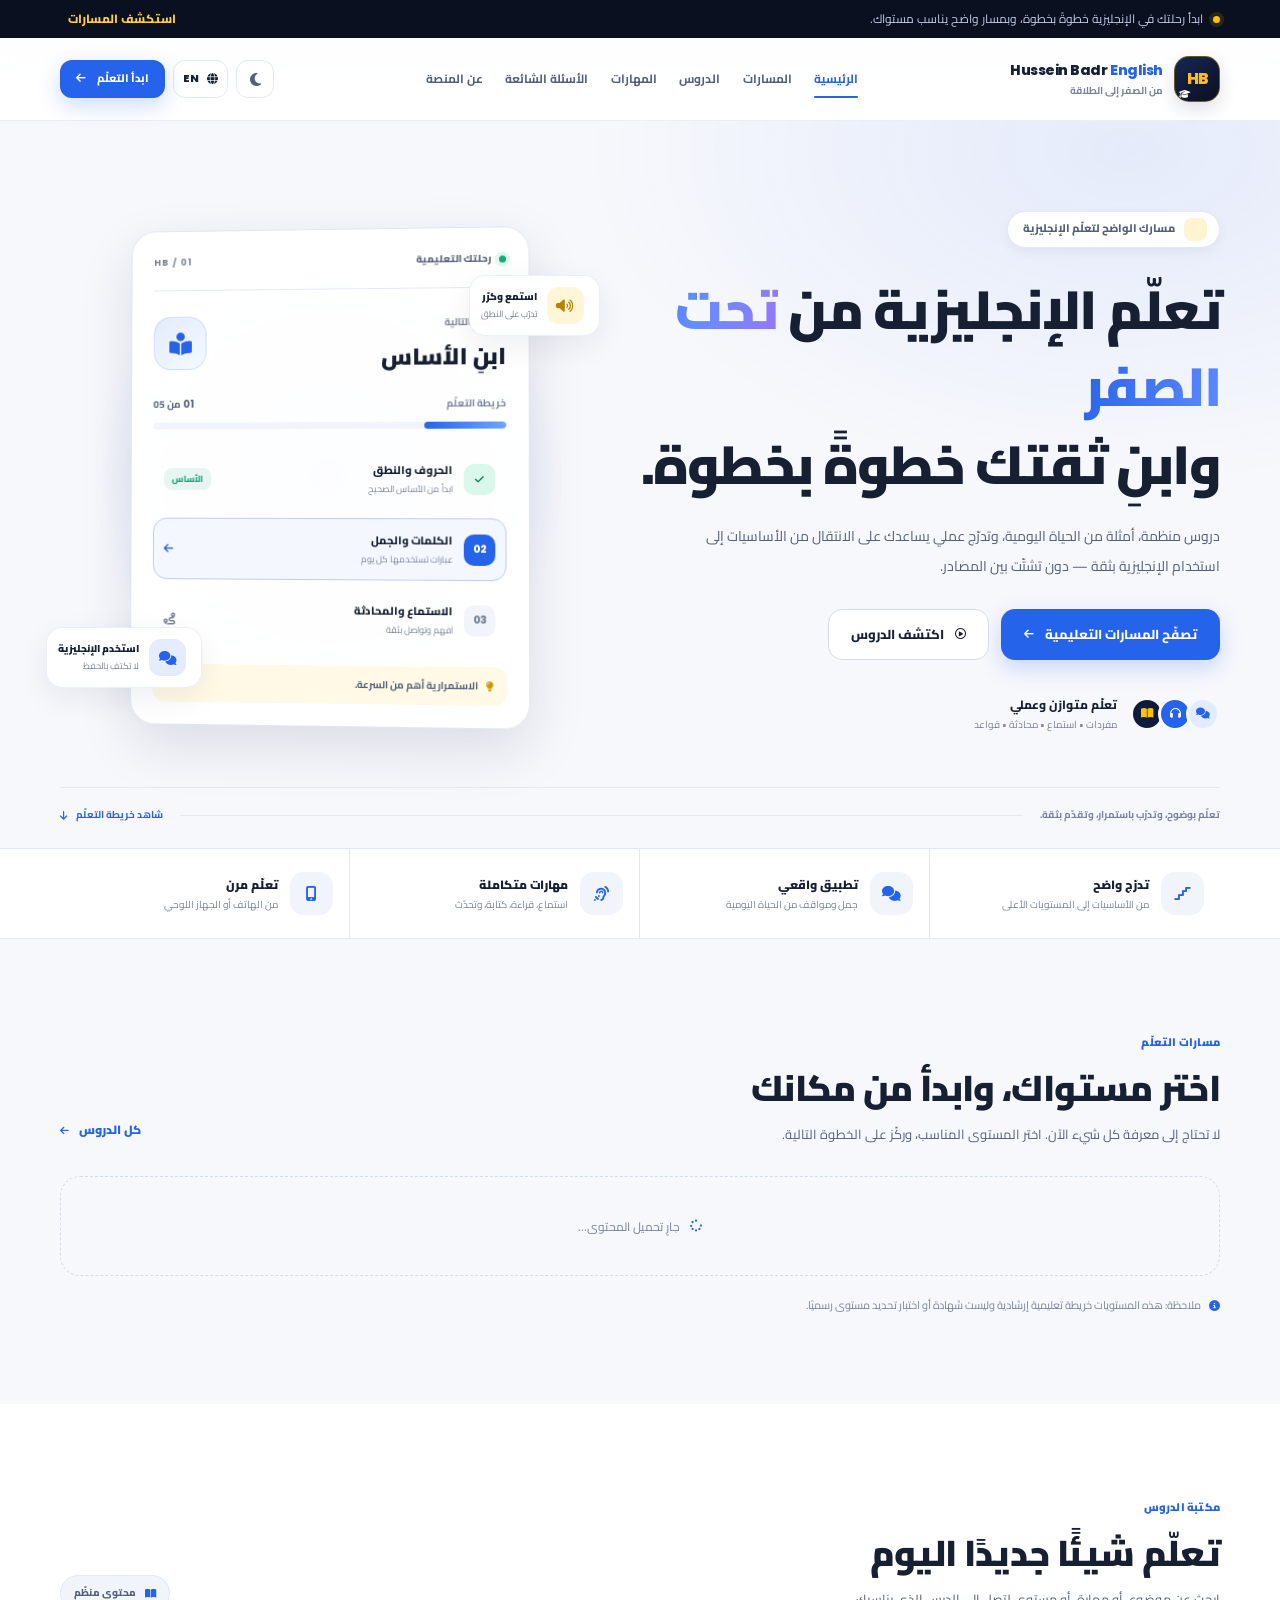
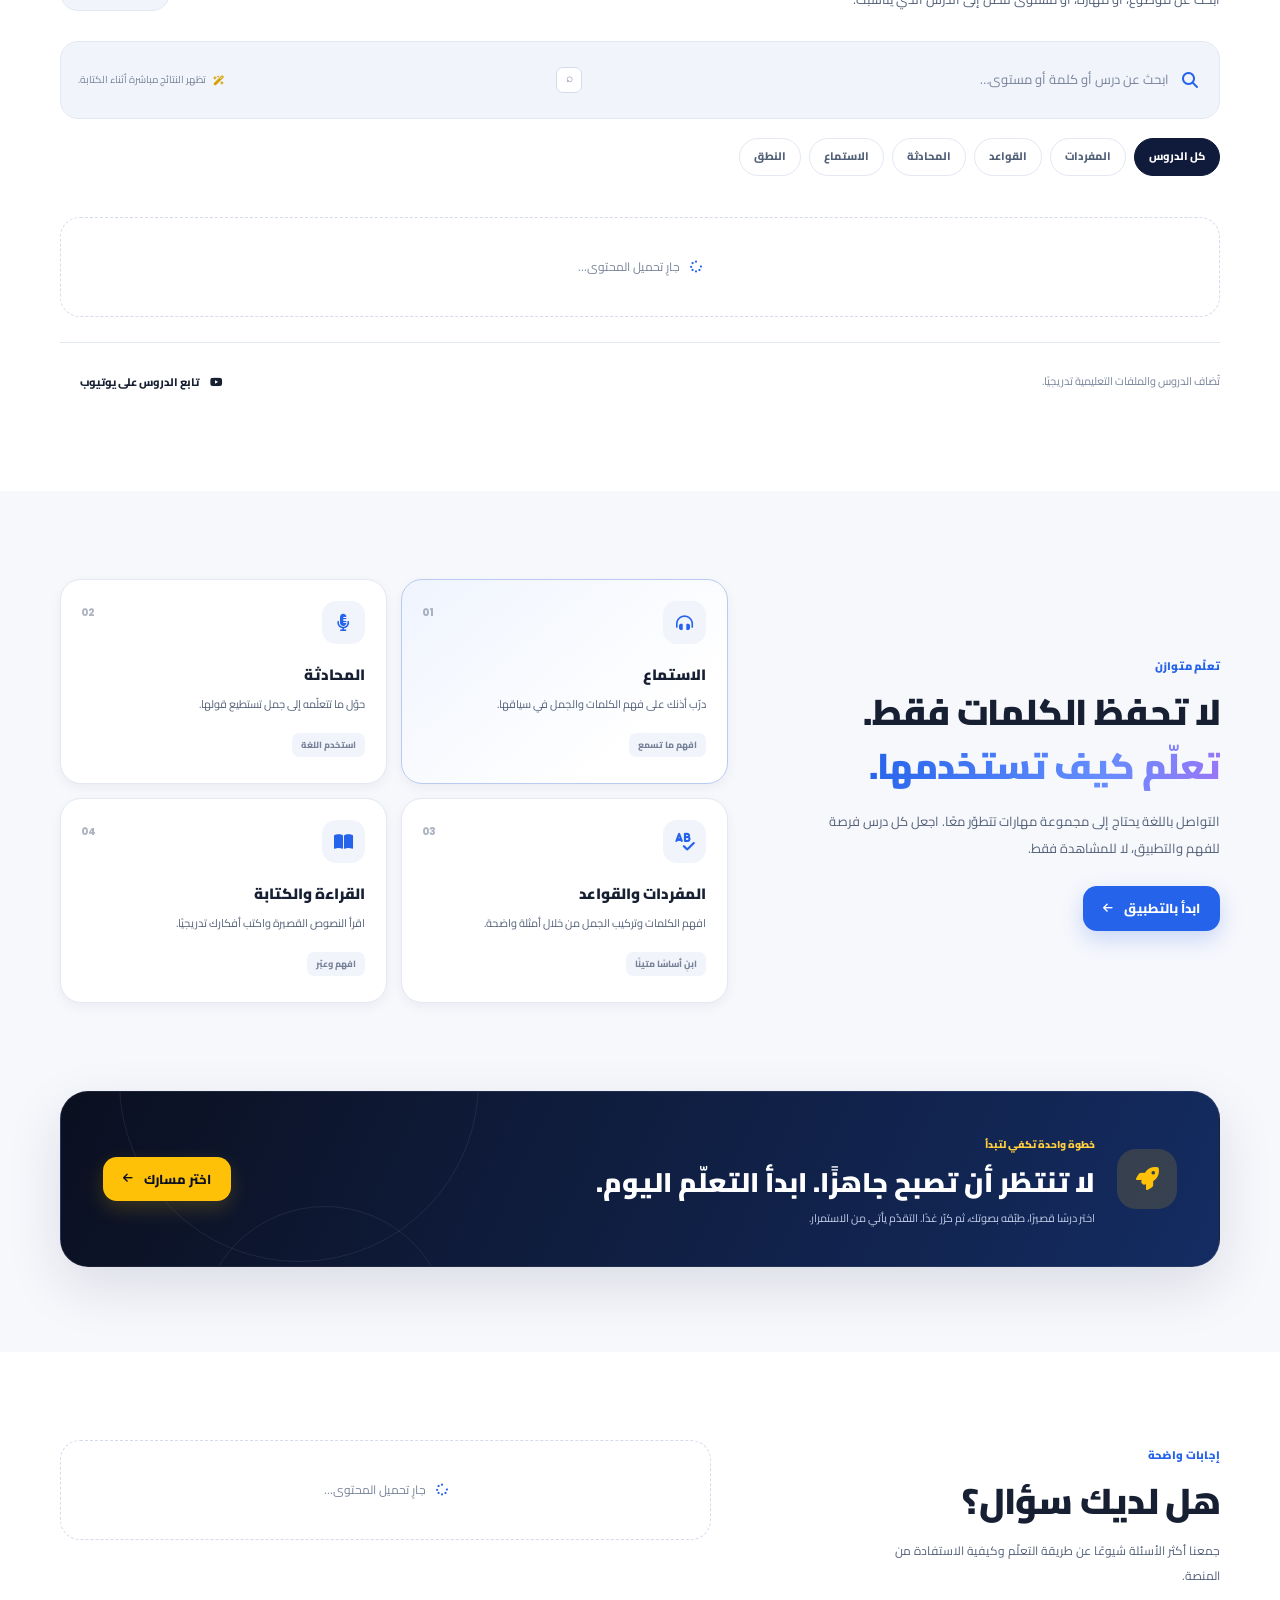
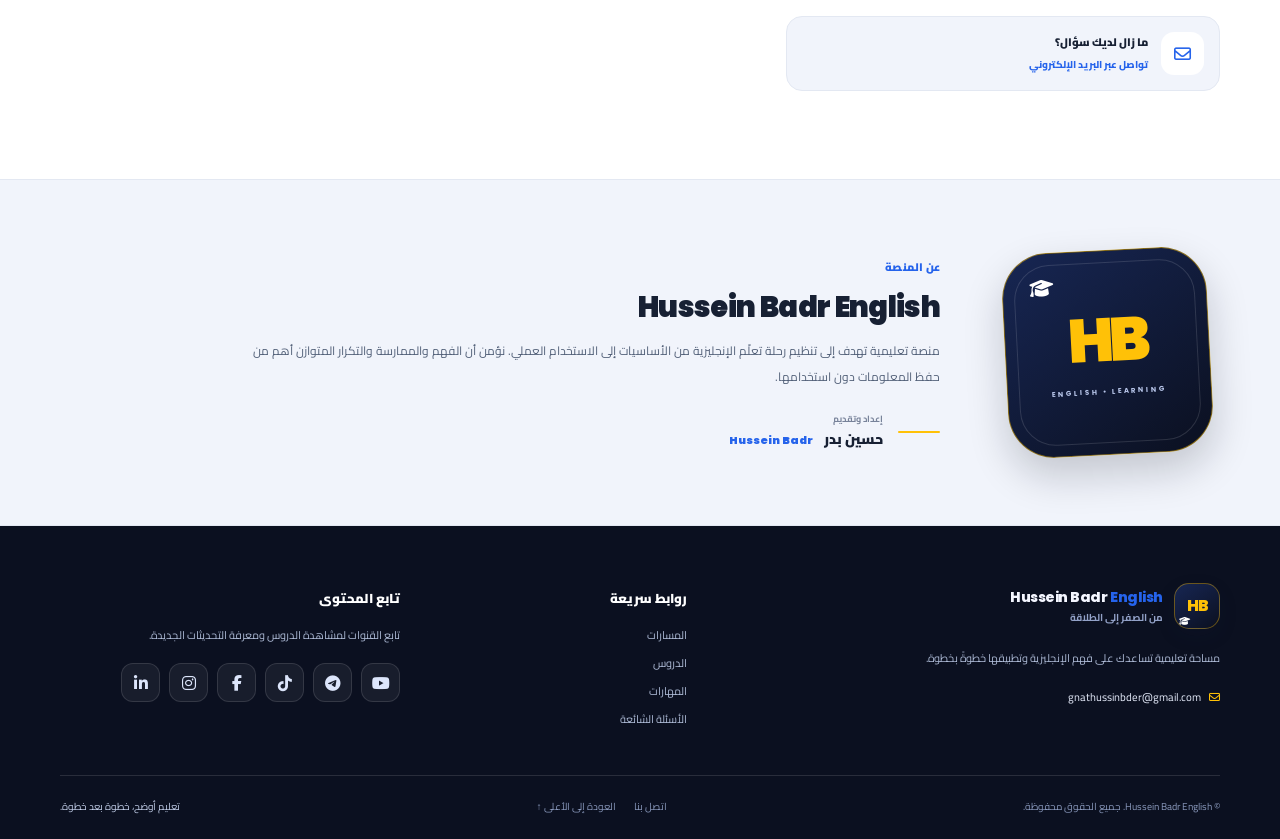
==== index.html @ 35f9faf1 "Add files via upload" ====
<!doctype html>
<html lang="ar" dir="rtl">
<head>
  <meta charset="utf-8">
  <meta name="viewport" content="width=device-width, initial-scale=1">
  <meta name="theme-color" content="#101a3a">
  <meta name="description" content="تعلّم اللغة الإنجليزية من الصفر إلى الطلاقة مع حسين بدر: مسارات تعليمية، دروس عملية، مهارات اللغة، وخطط دراسة واضحة.">
  <meta name="author" content="Hussein Badr">
  <meta name="robots" content="index, follow, max-image-preview:large">
  <link rel="canonical" href="https://gnathussinbder-star.github.io/hussein-badr-english/">
  <link rel="icon" href="./favicon.svg" type="image/svg+xml">
  <link rel="preconnect" href="https://fonts.googleapis.com">
  <link rel="preconnect" href="https://fonts.gstatic.com" crossorigin>
  <link href="https://fonts.googleapis.com/css2?family=Cairo:wght@400;500;600;700;800;900&family=Poppins:wght@500;600;700;800&display=swap" rel="stylesheet">
  <link rel="stylesheet" href="https://cdnjs.cloudflare.com/ajax/libs/font-awesome/6.7.2/css/all.min.css" referrerpolicy="no-referrer">
  <link rel="stylesheet" href="./style.css">
  <title>Hussein Badr English | تعلّم الإنجليزية من الصفر</title>
  <script src="./app.js" defer></script>
</head>
<body>
  <a class="skip-link" href="#main-content" data-i18n="skipLink">تجاوز إلى المحتوى</a>
  <div class="announcement-bar">
    <div class="container announcement-inner">
      <span class="announcement-dot" aria-hidden="true"></span>
      <p data-i18n="announcement">ابدأ رحلتك في الإنجليزية خطوةً بخطوة، وبمسار واضح يناسب مستواك.</p>
      <a href="#learning-paths" class="announcement-link"><span data-i18n="exploreNow">استكشف المسارات</span> <i class="fa-solid fa-arrow-up-left-from-circle" aria-hidden="true"></i></a>
    </div>
  </div>

  <header class="site-header">
    <div class="container header-inner">
      <a href="#home" class="brand" aria-label="Hussein Badr English - الصفحة الرئيسية">
        <span class="brand-mark" aria-hidden="true"><span>HB</span><i class="fa-solid fa-graduation-cap"></i></span>
        <span class="brand-copy"><strong>Hussein Badr <em>English</em></strong><small data-i18n="brandSubtitle">من الصفر إلى الطلاقة</small></span>
      </a>
      <button class="mobile-menu-toggle icon-button" id="mobile-menu-toggle" type="button" aria-label="فتح القائمة" aria-expanded="false" aria-controls="primary-navigation"><i class="fa-solid fa-bars" aria-hidden="true"></i></button>
      <nav class="primary-navigation" id="primary-navigation" aria-label="التنقل الرئيسي">
        <a href="#home" class="nav-link active" data-i18n="navHome">الرئيسية</a>
        <a href="#learning-paths" class="nav-link" data-i18n="navPaths">المسارات</a>
        <a href="#lessons" class="nav-link" data-i18n="navLessons">الدروس</a>
        <a href="#skills" class="nav-link" data-i18n="navSkills">المهارات</a>
        <a href="#faq" class="nav-link" data-i18n="navFaq">الأسئلة الشائعة</a>
        <a href="#about" class="nav-link" data-i18n="navAbout">عن المنصة</a>
      </nav>
      <div class="header-actions">
        <button class="icon-button" id="theme-toggle" type="button" aria-label="تبديل الوضع الليلي والنهاري" title="تبديل المظهر"><i class="fa-solid fa-moon" aria-hidden="true"></i></button>
        <button class="language-toggle" id="language-toggle" type="button" aria-label="Switch language to English"><i class="fa-solid fa-globe" aria-hidden="true"></i><span>EN</span></button>
        <a href="#learning-paths" class="button button-small button-primary header-cta"><span data-i18n="startLearning">ابدأ التعلّم</span><i class="fa-solid fa-arrow-left" aria-hidden="true"></i></a>
      </div>
    </div>
  </header>

  <main id="main-content">
    <section class="hero-section" id="home">
      <div class="hero-orb hero-orb-one" aria-hidden="true"></div>
      <div class="hero-orb hero-orb-two" aria-hidden="true"></div>
      <div class="container hero-grid">
        <div class="hero-copy">
          <div class="eyebrow"><span class="eyebrow-icon"><i class="fa-solid fa-sparkles" aria-hidden="true"></i></span><span data-i18n="heroEyebrow">مسارك الواضح لتعلّم الإنجليزية</span></div>
          <h1 data-i18n-html="heroTitle">تعلّم الإنجليزية من <span class="text-gradient">تحت الصفر</span><br>وابنِ ثقتك خطوةً بخطوة.</h1>
          <p class="hero-description" data-i18n="heroDescription">دروس منظمة، أمثلة من الحياة اليومية، وتدرّج عملي يساعدك على الانتقال من الأساسيات إلى استخدام الإنجليزية بثقة — دون تشتّت بين المصادر.</p>
          <div class="hero-actions">
            <a class="button button-primary button-large" href="#learning-paths"><span data-i18n="browsePaths">تصفّح المسارات التعليمية</span><i class="fa-solid fa-arrow-left" aria-hidden="true"></i></a>
            <a class="button button-secondary button-large" href="#lessons"><i class="fa-regular fa-circle-play" aria-hidden="true"></i><span data-i18n="browseLessons">اكتشف الدروس</span></a>
          </div>
          <div class="hero-proof">
            <div class="proof-icon-stack" aria-hidden="true"><span><i class="fa-solid fa-book-open"></i></span><span><i class="fa-solid fa-headphones"></i></span><span><i class="fa-solid fa-comments"></i></span></div>
            <p><strong data-i18n="heroProofTitle">تعلّم متوازن وعملي</strong><small data-i18n="heroProofBody">مفردات • استماع • محادثة • قواعد</small></p>
          </div>
        </div>
        <div class="hero-visual" aria-label="بطاقة توضيحية لمسار تعلّم الإنجليزية">
          <div class="visual-glow" aria-hidden="true"></div>
          <div class="study-card study-card-main">
            <div class="study-card-top"><span class="card-live"><span></span><span data-i18n="learningJourney">رحلتك التعليمية</span></span><span class="card-index">HB / 01</span></div>
            <div class="visual-title-row"><div><small data-i18n="yourNextStep">خطوتك التالية</small><h2 data-i18n="buildFoundation">ابنِ الأساس</h2></div><span class="visual-main-icon"><i class="fa-solid fa-book-open-reader" aria-hidden="true"></i></span></div>
            <div class="progress-label"><span data-i18n="learningRoadmap">خريطة التعلّم</span><strong>01 <span data-i18n="ofFive">من 05</span></strong></div>
            <div class="progress-track" aria-label="المرحلة الأولى من خمس مراحل"><span></span></div>
            <div class="roadmap-list">
              <div class="roadmap-item complete"><span class="roadmap-check"><i class="fa-solid fa-check" aria-hidden="true"></i></span><div><strong data-i18n="roadmapItem1">الحروف والنطق</strong><small data-i18n="roadmapSub1">ابدأ من الأساس الصحيح</small></div><span class="roadmap-tag" data-i18n="roadmapDone">الأساس</span></div>
              <div class="roadmap-item current"><span class="roadmap-number">02</span><div><strong data-i18n="roadmapItem2">الكلمات والجمل</strong><small data-i18n="roadmapSub2">عبارات تستخدمها كل يوم</small></div><i class="fa-solid fa-arrow-left roadmap-arrow" aria-hidden="true"></i></div>
              <div class="roadmap-item"><span class="roadmap-number">03</span><div><strong data-i18n="roadmapItem3">الاستماع والمحادثة</strong><small data-i18n="roadmapSub3">افهم وتواصل بثقة</small></div><span class="roadmap-lock"><i class="fa-solid fa-route" aria-hidden="true"></i></span></div>
            </div>
            <div class="card-footer-note"><i class="fa-solid fa-lightbulb" aria-hidden="true"></i><span data-i18n="roadmapNote">الاستمرارية أهم من السرعة.</span></div>
          </div>
          <div class="floating-chip floating-chip-top"><span class="chip-icon chip-icon-gold"><i class="fa-solid fa-volume-high" aria-hidden="true"></i></span><span><strong data-i18n="listenAndRepeat">استمع وكرّر</strong><small data-i18n="practicePronunciation">تدرّب على النطق</small></span></div>
          <div class="floating-chip floating-chip-bottom"><span class="chip-icon chip-icon-blue"><i class="fa-solid fa-comments" aria-hidden="true"></i></span><span><strong data-i18n="useEnglish">استخدم الإنجليزية</strong><small data-i18n="notJustMemorize">لا تكتفِ بالحفظ</small></span></div>
        </div>
      </div>
      <div class="container hero-bottom-row"><span data-i18n="heroBottomLabel">تعلّم بوضوح، وتدرّب باستمرار، وتقدّم بثقة.</span><div class="hero-bottom-line"></div><a href="#learning-paths" data-i18n="viewLearningMap">شاهد خريطة التعلّم <i class="fa-solid fa-arrow-down" aria-hidden="true"></i></a></div>
    </section>

    <section class="trust-strip" aria-label="مميزات المنصة">
      <div class="container trust-grid">
        <div class="trust-item"><span class="trust-icon"><i class="fa-solid fa-stairs" aria-hidden="true"></i></span><div><strong data-i18n="trust1Title">تدرّج واضح</strong><small data-i18n="trust1Body">من الأساسيات إلى المستويات الأعلى</small></div></div>
        <div class="trust-item"><span class="trust-icon"><i class="fa-solid fa-comments" aria-hidden="true"></i></span><div><strong data-i18n="trust2Title">تطبيق واقعي</strong><small data-i18n="trust2Body">جمل ومواقف من الحياة اليومية</small></div></div>
        <div class="trust-item"><span class="trust-icon"><i class="fa-solid fa-ear-listen" aria-hidden="true"></i></span><div><strong data-i18n="trust3Title">مهارات متكاملة</strong><small data-i18n="trust3Body">استماع، قراءة، كتابة، وتحدّث</small></div></div>
        <div class="trust-item"><span class="trust-icon"><i class="fa-solid fa-mobile-screen-button" aria-hidden="true"></i></span><div><strong data-i18n="trust4Title">تعلّم مرن</strong><small data-i18n="trust4Body">من الهاتف أو الجهاز اللوحي</small></div></div>
      </div>
    </section>

    <section class="section section-paths" id="learning-paths">
      <div class="container">
        <div class="section-heading"><div><span class="section-kicker" data-i18n="pathsKicker">مسارات التعلّم</span><h2 data-i18n="pathsTitle">اختر مستواك، وابدأ من مكانك</h2><p data-i18n="pathsDescription">لا تحتاج إلى معرفة كل شيء الآن. اختر المستوى المناسب، وركّز على الخطوة التالية.</p></div><a href="#lessons" class="text-link"><span data-i18n="allLessons">كل الدروس</span><i class="fa-solid fa-arrow-left" aria-hidden="true"></i></a></div>
        <div class="level-grid" id="level-grid" aria-live="polite"><div class="loading-card"><i class="fa-solid fa-spinner fa-spin" aria-hidden="true"></i><span data-i18n="loading">جارٍ تحميل المحتوى…</span></div></div>
        <p class="section-footnote"><i class="fa-solid fa-circle-info" aria-hidden="true"></i><span data-i18n="levelNote">ملاحظة: هذه المستويات خريطة تعليمية إرشادية وليست شهادة أو اختبار تحديد مستوى رسميًا.</span></p>
      </div>
    </section>

    <section class="section section-lessons" id="lessons">
      <div class="container">
        <div class="section-heading lesson-heading"><div><span class="section-kicker" data-i18n="lessonsKicker">مكتبة الدروس</span><h2 data-i18n="lessonsTitle">تعلّم شيئًا جديدًا اليوم</h2><p data-i18n="lessonsDescription">ابحث عن موضوع، أو مهارة، أو مستوى لتصل إلى الدرس الذي يناسبك.</p></div><div class="library-badge"><i class="fa-solid fa-book-open" aria-hidden="true"></i><span data-i18n="organizedContent">محتوى منظّم</span></div></div>
        <div class="search-panel">
          <label class="search-box" for="lesson-search"><i class="fa-solid fa-magnifying-glass" aria-hidden="true"></i><input id="lesson-search" type="search" autocomplete="off" placeholder="ابحث عن درس أو كلمة أو مستوى…" data-i18n-placeholder="searchPlaceholder"><kbd>⌕</kbd></label>
          <div class="search-hint"><i class="fa-solid fa-wand-magic-sparkles" aria-hidden="true"></i><span data-i18n="searchHint">تظهر النتائج مباشرة أثناء الكتابة.</span></div>
        </div>
        <div class="filter-row" id="lesson-filters" aria-label="تصفية الدروس"><button class="filter-chip active" type="button" data-filter="all" data-i18n="filterAll">كل الدروس</button><button class="filter-chip" type="button" data-filter="vocabulary" data-i18n="filterVocabulary">المفردات</button><button class="filter-chip" type="button" data-filter="grammar" data-i18n="filterGrammar">القواعد</button><button class="filter-chip" type="button" data-filter="speaking" data-i18n="filterSpeaking">المحادثة</button><button class="filter-chip" type="button" data-filter="listening" data-i18n="filterListening">الاستماع</button><button class="filter-chip" type="button" data-filter="pronunciation" data-i18n="filterPronunciation">النطق</button></div>
        <p id="search-results-status" class="search-results-status" aria-live="polite"></p>
        <div class="lesson-grid" id="lesson-grid" aria-live="polite"><div class="loading-card"><i class="fa-solid fa-spinner fa-spin" aria-hidden="true"></i><span data-i18n="loading">جارٍ تحميل المحتوى…</span></div></div>
        <div class="empty-state" id="empty-state" hidden><span class="empty-icon"><i class="fa-solid fa-magnifying-glass" aria-hidden="true"></i></span><h3 data-i18n="noResultsTitle">لم نعثر على نتائج</h3><p data-i18n="noResultsBody">جرّب كلمة أخرى أو غيّر نوع التصفية.</p><button class="button button-secondary" id="clear-search" type="button" data-i18n="clearSearch">مسح البحث</button></div>
        <div class="library-bottom"><p data-i18n="moreContentNote">تُضاف الدروس والملفات التعليمية تدريجيًا.</p><a href="https://youtube.com/@husseinbadr1" target="_blank" rel="noopener noreferrer" class="button button-outline"><i class="fa-brands fa-youtube" aria-hidden="true"></i><span data-i18n="watchYoutube">تابع الدروس على يوتيوب</span></a></div>
      </div>
    </section>

    <section class="section section-skills" id="skills">
      <div class="container skills-layout">
        <div class="skills-intro"><span class="section-kicker" data-i18n="skillsKicker">تعلّم متوازن</span><h2 data-i18n-html="skillsTitle">لا تحفظ الكلمات فقط.<br><span class="text-gradient">تعلّم كيف تستخدمها.</span></h2><p data-i18n="skillsDescription">التواصل باللغة يحتاج إلى مجموعة مهارات تتطوّر معًا. اجعل كل درس فرصة للفهم والتطبيق، لا للمشاهدة فقط.</p><a href="#lessons" class="button button-primary"><span data-i18n="startPractice">ابدأ بالتطبيق</span><i class="fa-solid fa-arrow-left" aria-hidden="true"></i></a></div>
        <div class="skills-grid">
          <article class="skill-card skill-card-featured"><span class="skill-icon"><i class="fa-solid fa-headphones-simple" aria-hidden="true"></i></span><span class="skill-number">01</span><h3 data-i18n="skillListening">الاستماع</h3><p data-i18n="skillListeningBody">درّب أذنك على فهم الكلمات والجمل في سياقها.</p><span class="skill-card-bottom" data-i18n="skillListeningTag">افهم ما تسمع</span></article>
          <article class="skill-card"><span class="skill-icon"><i class="fa-solid fa-microphone-lines" aria-hidden="true"></i></span><span class="skill-number">02</span><h3 data-i18n="skillSpeaking">المحادثة</h3><p data-i18n="skillSpeakingBody">حوّل ما تتعلّمه إلى جمل تستطيع قولها.</p><span class="skill-card-bottom" data-i18n="skillSpeakingTag">استخدم اللغة</span></article>
          <article class="skill-card"><span class="skill-icon"><i class="fa-solid fa-spell-check" aria-hidden="true"></i></span><span class="skill-number">03</span><h3 data-i18n="skillVocabulary">المفردات والقواعد</h3><p data-i18n="skillVocabularyBody">افهم الكلمات وتركيب الجمل من خلال أمثلة واضحة.</p><span class="skill-card-bottom" data-i18n="skillVocabularyTag">ابنِ أساسًا متينًا</span></article>
          <article class="skill-card"><span class="skill-icon"><i class="fa-solid fa-book-open" aria-hidden="true"></i></span><span class="skill-number">04</span><h3 data-i18n="skillReadingWriting">القراءة والكتابة</h3><p data-i18n="skillReadingWritingBody">اقرأ النصوص القصيرة واكتب أفكارك تدريجيًا.</p><span class="skill-card-bottom" data-i18n="skillReadingWritingTag">افهم وعبّر</span></article>
        </div>
      </div>
    </section>

    <section class="cta-section">
      <div class="container cta-card"><div class="cta-decoration cta-decoration-one" aria-hidden="true"></div><div class="cta-decoration cta-decoration-two" aria-hidden="true"></div><div class="cta-icon" aria-hidden="true"><i class="fa-solid fa-rocket"></i></div><div class="cta-copy"><span data-i18n="ctaKicker">خطوة واحدة تكفي لتبدأ</span><h2 data-i18n="ctaTitle">لا تنتظر أن تصبح جاهزًا. ابدأ التعلّم اليوم.</h2><p data-i18n="ctaDescription">اختر درسًا قصيرًا، طبّقه بصوتك، ثم كرّر غدًا. التقدّم يأتي من الاستمرار.</p></div><a href="#learning-paths" class="button button-cta"><span data-i18n="choosePath">اختر مسارك</span><i class="fa-solid fa-arrow-left" aria-hidden="true"></i></a></div>
    </section>

    <section class="section section-faq" id="faq">
      <div class="container faq-layout"><div class="faq-aside"><span class="section-kicker" data-i18n="faqKicker">إجابات واضحة</span><h2 data-i18n="faqTitle">هل لديك سؤال؟</h2><p data-i18n="faqDescription">جمعنا أكثر الأسئلة شيوعًا عن طريقة التعلّم وكيفية الاستفادة من المنصة.</p><div class="faq-help-card"><span><i class="fa-regular fa-envelope" aria-hidden="true"></i></span><div><strong data-i18n="stillQuestions">ما زال لديك سؤال؟</strong><a href="mailto:gnathussinbder@gmail.com" data-i18n="contactByEmail">تواصل عبر البريد الإلكتروني</a></div></div></div><div class="faq-list" id="faq-list"><div class="loading-card"><i class="fa-solid fa-spinner fa-spin" aria-hidden="true"></i><span data-i18n="loading">جارٍ تحميل المحتوى…</span></div></div></div>
    </section>

    <section class="about-section" id="about"><div class="container about-grid"><div class="about-emblem" aria-hidden="true"><span>HB</span><i class="fa-solid fa-graduation-cap"></i><small>ENGLISH • LEARNING</small></div><div class="about-copy"><span class="section-kicker" data-i18n="aboutKicker">عن المنصة</span><h2 data-i18n="aboutTitle">Hussein Badr English</h2><p data-i18n="aboutDescription">منصة تعليمية تهدف إلى تنظيم رحلة تعلّم الإنجليزية من الأساسيات إلى الاستخدام العملي. نؤمن أن الفهم والممارسة والتكرار المتوازن أهم من حفظ المعلومات دون استخدامها.</p><div class="about-signature"><span class="signature-line"></span><div><strong data-i18n="preparedBy">إعداد وتقديم</strong><span>حسين بدر <em>Hussein Badr</em></span></div></div></div></div></section>
  </main>

  <footer class="site-footer" id="footer"><div class="container footer-main"><div class="footer-brand-col"><a href="#home" class="brand footer-brand"><span class="brand-mark" aria-hidden="true"><span>HB</span><i class="fa-solid fa-graduation-cap"></i></span><span class="brand-copy"><strong>Hussein Badr <em>English</em></strong><small data-i18n="brandSubtitle">من الصفر إلى الطلاقة</small></span></a><p data-i18n="footerDescription">مساحة تعليمية تساعدك على فهم الإنجليزية وتطبيقها خطوةً بخطوة.</p><a class="footer-email" href="mailto:gnathussinbder@gmail.com"><i class="fa-regular fa-envelope" aria-hidden="true"></i> gnathussinbder@gmail.com</a></div><div class="footer-nav-col"><h3 data-i18n="quickLinks">روابط سريعة</h3><a href="#learning-paths" data-i18n="navPaths">المسارات</a><a href="#lessons" data-i18n="navLessons">الدروس</a><a href="#skills" data-i18n="navSkills">المهارات</a><a href="#faq" data-i18n="navFaq">الأسئلة الشائعة</a></div><div class="footer-social-col"><h3 data-i18n="followAlong">تابع المحتوى</h3><p data-i18n="footerSocialDescription">تابع القنوات لمشاهدة الدروس ومعرفة التحديثات الجديدة.</p><div class="social-links" id="social-links" aria-label="روابط التواصل الاجتماعي"><a href="https://youtube.com/@husseinbadr1" aria-label="YouTube"><i class="fa-brands fa-youtube"></i></a><a href="https://t.me/HBM20091" aria-label="Telegram"><i class="fa-brands fa-telegram"></i></a><a href="https://www.tiktok.com/@hbm071" aria-label="TikTok"><i class="fa-brands fa-tiktok"></i></a><a href="https://www.facebook.com/share/1BSBJ5JrEK/" aria-label="Facebook"><i class="fa-brands fa-facebook-f"></i></a><a href="https://instagram.com/hhhb_2009?cplk=ZTh6NWdudWhtOThu" aria-label="Instagram"><i class="fa-brands fa-instagram"></i></a><a href="https://www.linkedin.com/in/%D8%AD%D8%B3%D9%8A%D9%86-%D8%A8%D8%AF%D8%B1-0221a1418" aria-label="LinkedIn"><i class="fa-brands fa-linkedin-in"></i></a></div></div></div><div class="container footer-bottom"><p>© <span id="current-year"></span> Hussein Badr English. <span data-i18n="allRightsReserved">جميع الحقوق محفوظة.</span></p><div class="footer-bottom-links"><a href="mailto:gnathussinbder@gmail.com" data-i18n="contact">اتصل بنا</a><a href="#home" data-i18n="backToTop">العودة إلى الأعلى ↑</a></div><span class="footer-built" data-i18n="footerNote">تعليم أوضح، خطوة بعد خطوة.</span></div></footer>
  <noscript><div class="noscript-notice">هذا الموقع يحتاج إلى تفعيل JavaScript لعرض الدروس والأسئلة الشائعة. / JavaScript is required to display lessons and FAQs.</div></noscript>
</body>
</html>
---- style.css ----
/* Hussein Badr English — responsive design system */
:root {
  color-scheme: light;
  --navy-950: #0b1020;
  --navy-900: #101a3a;
  --navy-800: #172653;
  --navy-700: #23396f;
  --blue-600: #2563eb;
  --blue-500: #3b82f6;
  --gold-500: #ffc107;
  --gold-400: #ffcf40;
  --white: #ffffff;
  --canvas: #f7f8fc;
  --surface: #ffffff;
  --surface-soft: #f1f4fb;
  --surface-raised: #ffffff;
  --text: #172033;
  --text-soft: #526078;
  --text-muted: #78839a;
  --border: #e3e8f2;
  --border-strong: #d4dcec;
  --success: #16a779;
  --shadow-xs: 0 4px 12px rgba(14, 27, 63, 0.05);
  --shadow-sm: 0 10px 30px rgba(14, 27, 63, 0.07);
  --shadow-md: 0 20px 55px rgba(14, 27, 63, 0.12);
  --shadow-lg: 0 30px 80px rgba(5, 13, 35, 0.24);
  --radius-sm: 12px;
  --radius-md: 20px;
  --radius-lg: 28px;
  --radius-xl: 36px;
  --container: 1160px;
  --ease: 220ms ease;
}
html[data-theme="dark"] {
  color-scheme: dark;
  --canvas: #0b1020;
  --surface: #111a2f;
  --surface-soft: #17223a;
  --surface-raised: #131d34;
  --text: #edf2ff;
  --text-soft: #b4bfd6;
  --text-muted: #8794af;
  --border: #263450;
  --border-strong: #344563;
  --shadow-xs: 0 4px 12px rgba(0, 0, 0, 0.14);
  --shadow-sm: 0 10px 30px rgba(0, 0, 0, 0.16);
  --shadow-md: 0 20px 55px rgba(0, 0, 0, 0.24);
}
*, *::before, *::after { box-sizing: border-box; }
html { scroll-behavior: smooth; scroll-padding-top: 100px; }
body { margin: 0; background: var(--canvas); color: var(--text); font-family: "Cairo", sans-serif; font-size: 15px; line-height: 1.8; -webkit-font-smoothing: antialiased; text-rendering: optimizeLegibility; transition: background-color var(--ease), color var(--ease); }
body.menu-open { overflow: hidden; }
button, input { font: inherit; }
button, a { -webkit-tap-highlight-color: transparent; }
a { color: inherit; text-decoration: none; }
button { color: inherit; }
img, svg { max-width: 100%; }
::selection { color: var(--navy-950); background: var(--gold-500); }
:focus-visible { outline: 3px solid var(--blue-500); outline-offset: 4px; }
.container { width: min(var(--container), calc(100% - 44px)); margin-inline: auto; }
.skip-link { position: fixed; z-index: 1000; top: 12px; inset-inline-start: 12px; padding: 10px 15px; border-radius: 9px; background: var(--gold-500); color: var(--navy-950); font-weight: 800; transform: translateY(-160%); transition: transform var(--ease); }
.skip-link:focus { transform: translateY(0); }
.announcement-bar { color: #eaf0ff; background: var(--navy-950); font-size: 12px; }
.announcement-inner { display: flex; align-items: center; gap: 10px; min-height: 38px; }
.announcement-inner p { margin: 0; color: #c1cce7; }
.announcement-dot { width: 7px; height: 7px; flex: 0 0 auto; border-radius: 50%; background: var(--gold-500); box-shadow: 0 0 0 4px rgba(255, 193, 7, .12); }
.announcement-link { display: inline-flex; align-items: center; gap: 8px; margin-inline-start: auto; color: var(--gold-400); font-weight: 800; white-space: nowrap; }
.announcement-link i { font-size: 10px; }
.site-header { position: sticky; z-index: 100; top: 0; border-bottom: 1px solid color-mix(in srgb, var(--border) 75%, transparent); background: color-mix(in srgb, var(--surface) 90%, transparent); -webkit-backdrop-filter: blur(20px); backdrop-filter: blur(20px); }
.header-inner { min-height: 82px; display: flex; align-items: center; justify-content: space-between; gap: 20px; }
.brand { display: inline-flex; align-items: center; gap: 11px; flex: 0 0 auto; }
.brand-mark { position: relative; display: grid; place-items: center; width: 46px; height: 46px; overflow: hidden; border: 1px solid rgba(255,193,7,.38); border-radius: 15px; background: linear-gradient(145deg, var(--navy-800), var(--navy-950)); color: var(--gold-500); box-shadow: 0 7px 18px rgba(15, 26, 58, .14); }
.brand-mark > span { font-family: "Poppins", sans-serif; font-size: 16px; font-weight: 800; letter-spacing: -1.4px; }
.brand-mark > i { position: absolute; inset-inline-end: 4px; bottom: 3px; font-size: 9px; color: #fff; }
.brand-copy { display: grid; gap: 0; line-height: 1.35; }
.brand-copy strong { font-family: "Poppins", "Cairo", sans-serif; font-size: 14px; font-weight: 800; white-space: nowrap; letter-spacing: -.45px; }
.brand-copy strong em { color: var(--blue-600); font-style: normal; }
.brand-copy small { margin-top: 4px; color: var(--text-muted); font-size: 10px; font-weight: 700; }
.primary-navigation { display: flex; align-items: center; justify-content: center; gap: clamp(12px, 1.75vw, 25px); }
.nav-link { position: relative; padding-block: 10px; color: var(--text-soft); font-size: 12px; font-weight: 700; white-space: nowrap; transition: color var(--ease); }
.nav-link::after { position: absolute; right: 0; bottom: 2px; left: 0; height: 2px; border-radius: 2px; background: var(--blue-600); content: ""; transform: scaleX(0); transform-origin: right; transition: transform var(--ease); }
.nav-link:hover, .nav-link.active { color: var(--blue-600); }
.nav-link:hover::after, .nav-link.active::after { transform: scaleX(1); }
.header-actions { display: flex; align-items: center; gap: 8px; }
.icon-button, .language-toggle { display: inline-flex; align-items: center; justify-content: center; gap: 8px; min-width: 38px; height: 38px; padding: 0 9px; border: 1px solid var(--border); border-radius: 12px; background: var(--surface); color: var(--text-soft); cursor: pointer; transition: color var(--ease), border-color var(--ease), background var(--ease), transform var(--ease); }
.icon-button:hover, .language-toggle:hover { border-color: var(--blue-500); color: var(--blue-600); transform: translateY(-1px); }
.language-toggle { color: var(--text); font-family: "Poppins", sans-serif; font-size: 11px; font-weight: 800; }
.mobile-menu-toggle { display: none; }
.button { position: relative; display: inline-flex; align-items: center; justify-content: center; gap: 11px; border: 1px solid transparent; border-radius: 14px; padding: 12px 19px; font-size: 13px; font-weight: 800; line-height: 1.4; text-align: center; cursor: pointer; transition: transform var(--ease), box-shadow var(--ease), background var(--ease), border-color var(--ease); }
.button:hover { transform: translateY(-2px); }
.button i { font-size: 11px; }
.button-primary { background: var(--blue-600); color: #fff; box-shadow: 0 8px 22px rgba(37, 99, 235, .23); }
.button-primary:hover { background: #1d4ed8; box-shadow: 0 12px 26px rgba(37, 99, 235, .3); }
.button-secondary { border-color: var(--border-strong); background: var(--surface); color: var(--text); }
.button-secondary:hover, .button-outline:hover { border-color: var(--blue-500); color: var(--blue-600); }
.button-outline { border-color: rgba(255,255,255,.27); background: transparent; color: inherit; }
.button-small { padding: 10px 15px; border-radius: 12px; font-size: 11px; white-space: nowrap; }
.button-large { min-height: 51px; padding-inline: 22px; }
/* Hero */
.hero-section { position: relative; overflow: hidden; padding: 72px 0 24px; background: radial-gradient(ellipse at 88% 4%, rgba(37, 99, 235, .09), transparent 34%), var(--canvas); }
html[data-theme="dark"] .hero-section { background: radial-gradient(ellipse at 88% 4%, rgba(37, 99, 235, .18), transparent 34%), var(--canvas); }
.hero-grid { position: relative; z-index: 1; display: grid; grid-template-columns: minmax(0, 1.04fr) minmax(360px, .96fr); align-items: center; gap: 42px; }
.hero-copy { padding-block: 17px 27px; }
.eyebrow { display: inline-flex; align-items: center; gap: 9px; padding: 6px 12px 6px 15px; border: 1px solid var(--border); border-radius: 100px; background: var(--surface); color: var(--text-soft); font-size: 11px; font-weight: 800; box-shadow: var(--shadow-xs); }
.eyebrow-icon { display: grid; place-items: center; width: 23px; height: 23px; border-radius: 8px; background: rgba(255,193,7,.18); color: #b77e00; }
.hero-copy h1 { max-width: 630px; margin: 23px 0 17px; color: var(--text); font-size: clamp(36px, 4.2vw, 56px); font-weight: 900; line-height: 1.45; letter-spacing: -1.5px; }
.text-gradient { color: var(--blue-600); background: linear-gradient(105deg, var(--blue-600), #648dff 65%, #9b76f6); background-clip: text; -webkit-background-clip: text; -webkit-text-fill-color: transparent; }
.hero-description { max-width: 560px; margin: 0; color: var(--text-soft); font-size: 14px; line-height: 2.15; }
.hero-actions { display: flex; flex-wrap: wrap; gap: 12px; margin-top: 27px; }
.hero-proof { display: flex; align-items: center; gap: 13px; margin-top: 34px; }
.proof-icon-stack { display: flex; align-items: center; direction: ltr; padding-left: 6px; }
.proof-icon-stack span { display: grid; place-items: center; width: 34px; height: 34px; margin-left: -6px; border: 3px solid var(--canvas); border-radius: 50%; background: var(--navy-900); color: var(--gold-500); font-size: 11px; }
.proof-icon-stack span:nth-child(2) { background: var(--blue-600); color: white; }
.proof-icon-stack span:nth-child(3) { background: #e2ebff; color: var(--blue-600); }
.hero-proof p { display: grid; gap: 1px; margin: 0; }
.hero-proof strong { font-size: 12px; font-weight: 800; }
.hero-proof small { color: var(--text-muted); font-size: 10px; }
.hero-visual { position: relative; min-height: 510px; display: grid; place-items: center; isolation: isolate; }
.visual-glow { position: absolute; z-index: -1; width: 90%; aspect-ratio: 1; border-radius: 50%; background: radial-gradient(circle, rgba(37,99,235,.19), rgba(37,99,235,.06) 50%, transparent 69%); filter: blur(2px); }
.study-card { border: 1px solid color-mix(in srgb, var(--border-strong) 70%, transparent); border-radius: 25px; background: color-mix(in srgb, var(--surface) 94%, transparent); box-shadow: var(--shadow-md); }
.study-card-main { position: relative; z-index: 2; width: min(100%, 400px); padding: 22px; transform: perspective(1200px) rotateY(-4deg) rotateX(1deg); }
.study-card-top { display: flex; align-items: center; justify-content: space-between; gap: 10px; padding-bottom: 19px; border-bottom: 1px solid var(--border); }
.card-live { display: inline-flex; align-items: center; gap: 8px; color: var(--text-soft); font-size: 10px; font-weight: 800; }
.card-live > span:first-child { width: 7px; height: 7px; border-radius: 50%; background: var(--success); box-shadow: 0 0 0 4px rgba(22,167,121,.11); }
.card-index { color: var(--text-muted); font-family: "Poppins", sans-serif; font-size: 9px; font-weight: 700; letter-spacing: 1px; }
.visual-title-row { display: flex; align-items: center; justify-content: space-between; padding: 18px 0; }
.visual-title-row small { color: var(--text-muted); font-size: 10px; font-weight: 700; }
.visual-title-row h2 { margin: 2px 0 0; font-size: 23px; font-weight: 900; }
.visual-main-icon { display: grid; place-items: center; width: 54px; height: 54px; border: 1px solid rgba(37,99,235,.15); border-radius: 18px; background: linear-gradient(140deg, rgba(37,99,235,.13), rgba(96,165,250,.06)); color: var(--blue-600); font-size: 23px; }
.progress-label { display: flex; align-items: center; justify-content: space-between; margin-bottom: 9px; color: var(--text-muted); font-size: 10px; font-weight: 700; }
.progress-label strong { color: var(--text-soft); font-family: "Poppins", sans-serif; font-size: 10px; }
.progress-label strong span { font-family: "Cairo", sans-serif; }
.progress-track { overflow: hidden; height: 7px; border-radius: 20px; background: var(--surface-soft); }
.progress-track span { display: block; width: 23%; height: 100%; border-radius: inherit; background: linear-gradient(90deg, var(--blue-600), #71a5ff); }
.roadmap-list { display: grid; gap: 8px; margin-top: 19px; }
.roadmap-item { display: flex; align-items: center; gap: 11px; padding: 12px 10px; border: 1px solid transparent; border-radius: 14px; }
.roadmap-item.current { border-color: color-mix(in srgb, var(--blue-600) 20%, var(--border)); background: color-mix(in srgb, var(--blue-600) 5%, var(--surface)); }
.roadmap-check, .roadmap-number { display: grid; place-items: center; width: 31px; height: 31px; flex: 0 0 auto; border-radius: 10px; background: var(--surface-soft); color: var(--text-muted); font-family: "Poppins", sans-serif; font-size: 10px; font-weight: 800; }
.roadmap-check { background: #d9f8eb; color: #087950; }
.roadmap-item.current .roadmap-number { background: var(--blue-600); color: white; }
.roadmap-item > div { display: grid; flex: 1; gap: 0; min-width: 0; }
.roadmap-item strong { font-size: 11px; font-weight: 800; }
.roadmap-item small { color: var(--text-muted); font-size: 9px; }
.roadmap-tag { padding: 3px 8px; border-radius: 8px; background: rgba(22,167,121,.1); color: var(--success); font-size: 9px; font-weight: 800; white-space: nowrap; }
.roadmap-arrow { color: var(--blue-600); font-size: 11px; }
.roadmap-lock { color: var(--text-muted); font-size: 12px; }
.card-footer-note { display: flex; align-items: center; gap: 8px; margin-top: 15px; padding: 10px 12px; border-radius: 12px; background: color-mix(in srgb, var(--gold-500) 10%, var(--surface)); color: var(--text-soft); font-size: 10px; font-weight: 700; }
.card-footer-note i { color: #ce9700; }
.floating-chip { position: absolute; z-index: 3; display: flex; align-items: center; gap: 10px; padding: 11px 15px 11px 11px; border: 1px solid color-mix(in srgb, var(--border) 70%, transparent); border-radius: 16px; background: color-mix(in srgb, var(--surface) 93%, transparent); box-shadow: var(--shadow-sm); -webkit-backdrop-filter: blur(15px); backdrop-filter: blur(15px); animation: float 5s ease-in-out infinite; }
.floating-chip-top { top: 53px; right: -3px; }
.floating-chip-bottom { bottom: 44px; left: -14px; animation-delay: -2.4s; }
.chip-icon { display: grid; place-items: center; width: 37px; height: 37px; border-radius: 12px; font-size: 14px; }
.chip-icon-gold { background: rgba(255,193,7,.16); color: #b78300; }
.chip-icon-blue { background: rgba(37,99,235,.12); color: var(--blue-600); }
.floating-chip > span:last-child { display: grid; gap: 0; }
.floating-chip strong { font-size: 10px; font-weight: 900; }
.floating-chip small { color: var(--text-muted); font-size: 9px; }
.hero-bottom-row { display: flex; align-items: center; gap: 17px; margin-top: 26px; padding-top: 18px; border-top: 1px solid var(--border); color: var(--text-muted); font-size: 10px; font-weight: 700; }
.hero-bottom-line { height: 1px; flex: 1; background: var(--border); }
.hero-bottom-row a { display: inline-flex; align-items: center; gap: 8px; color: var(--blue-600); white-space: nowrap; }
.hero-bottom-row a i { font-size: 10px; }
@keyframes float { 0%, 100% { transform: translateY(0); } 50% { transform: translateY(-8px); } }
/* Highlights */
.trust-strip { border-block: 1px solid var(--border); background: var(--surface); }
.trust-grid { display: grid; grid-template-columns: repeat(4, 1fr); }
.trust-item { display: flex; align-items: center; gap: 12px; padding: 23px 16px; }
.trust-item + .trust-item { border-inline-start: 1px solid var(--border); }
.trust-icon { display: grid; place-items: center; width: 43px; height: 43px; flex: 0 0 auto; border-radius: 14px; background: var(--surface-soft); color: var(--blue-600); font-size: 15px; }
.trust-item > div { display: grid; gap: 1px; }
.trust-item strong { font-size: 12px; font-weight: 900; }
.trust-item small { color: var(--text-muted); font-size: 10px; line-height: 1.7; }
/* Sections */
.section { padding-block: 88px; }
.section-paths { background: var(--canvas); }
.section-lessons { background: var(--surface); }
.section-skills { background: var(--canvas); }
.section-heading { display: flex; align-items: flex-end; justify-content: space-between; gap: 25px; margin-bottom: 30px; }
.section-kicker { display: inline-block; margin-bottom: 8px; color: var(--blue-600); font-size: 11px; font-weight: 900; letter-spacing: .2px; }
.section-heading h2, .skills-intro h2, .faq-aside h2, .about-copy h2 { margin: 0; font-size: clamp(26px, 3vw, 36px); font-weight: 900; line-height: 1.5; letter-spacing: -.65px; }
.section-heading p { max-width: 610px; margin: 8px 0 0; color: var(--text-soft); font-size: 13px; }
.text-link { display: inline-flex; align-items: center; gap: 10px; padding-bottom: 6px; color: var(--blue-600); font-size: 12px; font-weight: 900; white-space: nowrap; }
.text-link i { font-size: 10px; transition: transform var(--ease); }
.text-link:hover i { transform: translateX(-4px); }
.level-grid { display: grid; grid-template-columns: repeat(3, minmax(0, 1fr)); gap: 17px; }
.level-card { position: relative; overflow: hidden; display: flex; flex-direction: column; min-height: 265px; padding: 23px; border: 1px solid var(--border); border-radius: var(--radius-md); background: var(--surface); box-shadow: var(--shadow-xs); transition: transform var(--ease), box-shadow var(--ease), border-color var(--ease); }
.level-card::before { position: absolute; top: 0; right: 0; left: 0; height: 3px; background: var(--card-accent, var(--blue-600)); content: ""; opacity: .8; }
.level-card:hover { transform: translateY(-5px); border-color: color-mix(in srgb, var(--card-accent, var(--blue-600)) 35%, var(--border)); box-shadow: var(--shadow-md); }
.level-card-head { display: flex; align-items: flex-start; justify-content: space-between; gap: 12px; }
.level-icon { display: grid; place-items: center; width: 48px; height: 48px; border: 1px solid color-mix(in srgb, var(--card-accent, var(--blue-600)) 20%, var(--border)); border-radius: 15px; background: color-mix(in srgb, var(--card-accent, var(--blue-600)) 10%, var(--surface)); color: var(--card-accent, var(--blue-600)); font-size: 19px; }
.level-code { color: var(--card-accent, var(--blue-600)); font-family: "Poppins", sans-serif; font-size: 15px; font-weight: 800; letter-spacing: -.5px; }
.level-label { display: inline-block; margin-top: 17px; color: var(--text-muted); font-size: 10px; font-weight: 800; }
.level-card h3 { margin: 3px 0 8px; font-size: 20px; font-weight: 900; }
.level-card p { flex: 1; margin: 0 0 18px; color: var(--text-soft); font-size: 12px; line-height: 2; }
.level-card-bottom { display: flex; align-items: center; justify-content: space-between; gap: 10px; padding-top: 14px; border-top: 1px solid var(--border); }
.level-card-bottom span { color: var(--text-muted); font-size: 10px; font-weight: 700; }
.level-card-bottom a { display: inline-flex; align-items: center; gap: 7px; color: var(--blue-600); font-size: 11px; font-weight: 900; }
.level-card-bottom a i { font-size: 10px; }
.level-card[hidden], .lesson-card[hidden] { display: none !important; }
.section-footnote { display: flex; align-items: flex-start; gap: 8px; margin: 20px 0 0; color: var(--text-muted); font-size: 11px; }
.section-footnote i { margin-top: 5px; color: var(--blue-600); }
/* Search and lesson cards */
.library-badge { display: inline-flex; align-items: center; gap: 9px; padding: 8px 13px; border: 1px solid var(--border); border-radius: 100px; background: var(--surface-soft); color: var(--text-soft); font-size: 10px; font-weight: 800; white-space: nowrap; }
.library-badge i { color: var(--blue-600); }
.search-panel { display: flex; align-items: center; justify-content: space-between; gap: 20px; padding: 15px 17px; border: 1px solid var(--border); border-radius: 18px; background: var(--surface-soft); }
.search-box { display: flex; align-items: center; gap: 13px; min-width: 0; width: min(650px, 100%); padding: 2px 4px; color: var(--blue-600); }
.search-box > i { font-size: 16px; }
.search-box input { width: 100%; min-width: 0; padding: 9px 0; border: 0; outline: 0; background: transparent; color: var(--text); font-size: 13px; }
.search-box input::placeholder { color: var(--text-muted); opacity: 1; }
.search-box kbd { display: grid; place-items: center; min-width: 26px; height: 26px; border: 1px solid var(--border-strong); border-radius: 7px; background: var(--surface); color: var(--text-muted); font-size: 12px; }
.search-hint { display: inline-flex; align-items: center; gap: 7px; color: var(--text-muted); font-size: 10px; white-space: nowrap; }
.search-hint i { color: #d5a000; }
.filter-row { display: flex; flex-wrap: wrap; gap: 8px; margin: 19px 0 7px; }
.filter-chip { padding: 8px 14px; border: 1px solid var(--border); border-radius: 100px; background: var(--surface); color: var(--text-soft); font-size: 11px; font-weight: 800; cursor: pointer; transition: color var(--ease), background var(--ease), border-color var(--ease); }
.filter-chip:hover { border-color: var(--blue-500); color: var(--blue-600); }
.filter-chip.active { border-color: var(--navy-900); background: var(--navy-900); color: #fff; }
.search-results-status { min-height: 20px; margin: 13px 0 8px; color: var(--text-muted); font-size: 11px; }
.lesson-grid { display: grid; grid-template-columns: repeat(3, minmax(0, 1fr)); gap: 17px; }
.lesson-card { display: flex; flex-direction: column; min-height: 286px; padding: 21px; border: 1px solid var(--border); border-radius: var(--radius-md); background: var(--surface); transition: transform var(--ease), box-shadow var(--ease), border-color var(--ease); }
.lesson-card:hover { transform: translateY(-4px); border-color: color-mix(in srgb, var(--blue-600) 35%, var(--border)); box-shadow: var(--shadow-sm); }
.lesson-card-top { display: flex; align-items: center; justify-content: space-between; gap: 9px; }
.lesson-icon { display: grid; place-items: center; width: 45px; height: 45px; border-radius: 15px; background: rgba(37,99,235,.1); color: var(--blue-600); font-size: 17px; }
.lesson-level { display: inline-flex; align-items: center; padding: 5px 9px; border-radius: 8px; background: var(--surface-soft); color: var(--text-soft); font-family: "Poppins", "Cairo", sans-serif; font-size: 10px; font-weight: 800; }
.lesson-category { display: inline-block; margin-top: 17px; color: var(--blue-600); font-size: 10px; font-weight: 900; }
.lesson-card h3 { margin: 4px 0 7px; font-size: 16px; font-weight: 900; line-height: 1.7; }
.lesson-card p { flex: 1; margin: 0 0 15px; color: var(--text-soft); font-size: 11px; line-height: 2; }
.lesson-card-footer { display: flex; align-items: center; justify-content: space-between; gap: 10px; padding-top: 13px; border-top: 1px solid var(--border); }
.lesson-duration { display: inline-flex; align-items: center; gap: 7px; color: var(--text-muted); font-size: 10px; font-weight: 700; }
.lesson-duration i { font-size: 10px; }
.lesson-card-footer a { display: inline-flex; align-items: center; gap: 7px; color: var(--blue-600); font-size: 11px; font-weight: 900; }
.lesson-card-footer a i { font-size: 10px; }
.empty-state { padding: 45px 20px; border: 1px dashed var(--border-strong); border-radius: var(--radius-md); text-align: center; }
.empty-icon { display: grid; place-items: center; width: 55px; height: 55px; margin: 0 auto 10px; border-radius: 18px; background: var(--surface-soft); color: var(--text-muted); font-size: 18px; }
.empty-state h3 { margin: 0 0 5px; font-size: 20px; }
.empty-state p { margin: 0 0 17px; color: var(--text-soft); font-size: 12px; }
.library-bottom { display: flex; align-items: center; justify-content: space-between; gap: 20px; margin-top: 25px; padding-top: 19px; border-top: 1px solid var(--border); }
.library-bottom p { margin: 0; color: var(--text-muted); font-size: 11px; }
.library-bottom .button { font-size: 11px; }
.loading-card { display: flex; align-items: center; justify-content: center; gap: 10px; min-height: 100px; border: 1px dashed var(--border-strong); border-radius: var(--radius-md); color: var(--text-muted); font-size: 12px; grid-column: 1 / -1; }
.loading-card i { color: var(--blue-600); }
/* Skills section */
.skills-layout { display: grid; grid-template-columns: minmax(0, .78fr) minmax(0, 1.22fr); gap: 65px; align-items: center; }
.skills-intro h2 { margin-bottom: 15px; }
.skills-intro > p { max-width: 460px; margin: 0 0 24px; color: var(--text-soft); font-size: 13px; line-height: 2.1; }
.skills-grid { display: grid; grid-template-columns: repeat(2, minmax(0, 1fr)); gap: 14px; }
.skill-card { position: relative; min-height: 205px; padding: 21px; border: 1px solid var(--border); border-radius: 21px; background: var(--surface); box-shadow: var(--shadow-xs); transition: transform var(--ease), box-shadow var(--ease); }
.skill-card:hover { transform: translateY(-4px); box-shadow: var(--shadow-sm); }
.skill-card-featured { border-color: color-mix(in srgb, var(--blue-600) 22%, var(--border)); background: linear-gradient(140deg, color-mix(in srgb, var(--blue-600) 7%, var(--surface)), var(--surface) 76%); }
.skill-icon { display: grid; place-items: center; width: 43px; height: 43px; border-radius: 14px; background: var(--surface-soft); color: var(--blue-600); font-size: 17px; }
.skill-number { position: absolute; top: 24px; inset-inline-end: 20px; color: var(--text-muted); font-family: "Poppins", sans-serif; font-size: 10px; font-weight: 800; opacity: .6; }
.skill-card h3 { margin: 17px 0 6px; font-size: 15px; font-weight: 900; }
.skill-card p { margin: 0 0 14px; color: var(--text-soft); font-size: 11px; line-height: 1.9; }
.skill-card-bottom { display: inline-flex; padding: 4px 9px; border-radius: 7px; background: var(--surface-soft); color: var(--text-muted); font-size: 9px; font-weight: 800; }
/* CTA */
.cta-section { padding: 0 0 85px; background: var(--canvas); }
.cta-card { position: relative; overflow: hidden; display: flex; align-items: center; gap: 22px; padding: 37px 42px; border: 1px solid rgba(255,255,255,.07); border-radius: var(--radius-lg); background: linear-gradient(115deg, var(--navy-950), #142c62); color: #fff; box-shadow: var(--shadow-md); }
.cta-decoration { position: absolute; border: 1px solid rgba(255,255,255,.075); border-radius: 50%; pointer-events: none; }
.cta-decoration-one { width: 360px; height: 360px; top: -190px; inset-inline-end: 5%; }
.cta-decoration-two { width: 250px; height: 250px; bottom: -190px; inset-inline-end: 12%; }
.cta-icon { position: relative; z-index: 1; display: grid; place-items: center; width: 60px; height: 60px; flex: 0 0 auto; border-radius: 19px; background: rgba(255,193,7,.15); color: var(--gold-500); font-size: 23px; }
.cta-copy { position: relative; z-index: 1; flex: 1; }
.cta-copy > span { color: var(--gold-400); font-size: 10px; font-weight: 900; }
.cta-copy h2 { max-width: 580px; margin: 5px 0 5px; font-size: clamp(20px, 2.2vw, 27px); font-weight: 900; line-height: 1.6; }
.cta-copy p { margin: 0; color: #c2cee9; font-size: 11px; }
.button-cta { position: relative; z-index: 1; flex: 0 0 auto; background: var(--gold-500); color: var(--navy-950); box-shadow: 0 8px 20px rgba(255,193,7,.18); }
.button-cta:hover { background: var(--gold-400); }
/* FAQ */
.section-faq { background: var(--surface); }
.faq-layout { display: grid; grid-template-columns: minmax(0, .8fr) minmax(0, 1.2fr); gap: 75px; align-items: start; }
.faq-aside h2 { margin-bottom: 10px; }
.faq-aside > p { max-width: 350px; margin: 0; color: var(--text-soft); font-size: 12px; line-height: 2.1; }
.faq-help-card { display: flex; align-items: center; gap: 13px; margin-top: 28px; padding: 15px; border: 1px solid var(--border); border-radius: 16px; background: var(--surface-soft); }
.faq-help-card > span { display: grid; place-items: center; width: 43px; height: 43px; border-radius: 13px; background: var(--surface); color: var(--blue-600); font-size: 17px; }
.faq-help-card > div { display: grid; gap: 3px; }
.faq-help-card strong { font-size: 11px; font-weight: 900; }
.faq-help-card a { color: var(--blue-600); font-size: 10px; font-weight: 800; }
.faq-list { display: grid; gap: 10px; }
.faq-item { overflow: hidden; border: 1px solid var(--border); border-radius: 15px; background: var(--surface); transition: border-color var(--ease), box-shadow var(--ease); }
.faq-item[open] { border-color: color-mix(in srgb, var(--blue-600) 30%, var(--border)); box-shadow: var(--shadow-xs); }
.faq-question { display: flex; align-items: center; justify-content: space-between; gap: 15px; padding: 17px 19px; cursor: pointer; list-style: none; }
.faq-question::-webkit-details-marker { display: none; }
.faq-question span:first-child { font-size: 12px; font-weight: 900; }
.faq-chevron { display: grid; place-items: center; width: 28px; height: 28px; flex: 0 0 auto; border-radius: 9px; background: var(--surface-soft); color: var(--text-muted); font-size: 10px; transition: transform var(--ease), color var(--ease), background var(--ease); }
.faq-item[open] .faq-chevron { transform: rotate(180deg); background: var(--blue-600); color: #fff; }
.faq-answer { margin: -2px 0 0; padding: 0 19px 18px; color: var(--text-soft); font-size: 11px; line-height: 2.05; }
/* About */
.about-section { padding: 70px 0; border-block: 1px solid var(--border); background: var(--surface-soft); }
.about-grid { display: grid; grid-template-columns: 225px 1fr; align-items: center; gap: 55px; }
.about-emblem { position: relative; display: flex; flex-direction: column; align-items: center; justify-content: center; width: 205px; height: 205px; margin-inline: auto; border: 1px solid rgba(255,193,7,.5); border-radius: 46px; background: linear-gradient(145deg, var(--navy-800), var(--navy-950)); color: var(--gold-500); box-shadow: 0 18px 40px rgba(11,16,32,.2); transform: rotate(-3deg); }
.about-emblem::before { position: absolute; inset: 11px; border: 1px solid rgba(255,255,255,.13); border-radius: 36px; content: ""; }
.about-emblem > span { font-family: "Poppins", sans-serif; font-size: 61px; font-weight: 900; line-height: 1.1; letter-spacing: -5px; }
.about-emblem > i { position: absolute; top: 25px; inset-inline-end: 27px; font-size: 19px; color: #fff; }
.about-emblem > small { margin-top: 13px; color: #b9c7eb; font-family: "Poppins", sans-serif; font-size: 7px; font-weight: 700; letter-spacing: 2px; }
.about-copy h2 { margin-bottom: 8px; font-family: "Poppins", "Cairo", sans-serif; font-size: 29px; }
.about-copy > p { max-width: 700px; margin: 0; color: var(--text-soft); font-size: 12px; line-height: 2.15; }
.about-signature { display: flex; align-items: center; gap: 15px; margin-top: 22px; }
.signature-line { width: 42px; height: 2px; border-radius: 2px; background: var(--gold-500); }
.about-signature > div { display: grid; gap: 0; }
.about-signature strong { color: var(--text-muted); font-size: 9px; }
.about-signature span:last-child { font-size: 14px; font-weight: 900; }
.about-signature em { margin-inline-start: 8px; color: var(--blue-600); font-family: "Poppins", sans-serif; font-size: 11px; font-style: normal; }
/* Footer */
.site-footer { background: var(--navy-950); color: #e5ebfa; }
.footer-main { display: grid; grid-template-columns: 1.25fr .6fr .9fr; gap: 60px; padding-block: 57px 45px; }
.footer-brand .brand-copy strong { color: #f4f6ff; }
.footer-brand .brand-copy small { color: #93a2c8; }
.footer-brand-col > p, .footer-social-col > p { max-width: 300px; margin: 18px 0 13px; color: #aebbd6; font-size: 11px; line-height: 2; }
.footer-email { display: inline-flex; align-items: center; gap: 8px; color: #e5ebfa; font-size: 11px; }
.footer-email i { color: var(--gold-500); }
.footer-nav-col, .footer-social-col { display: flex; flex-direction: column; align-items: flex-start; gap: 8px; }
.footer-nav-col h3, .footer-social-col h3 { margin: 4px 0 8px; color: #fff; font-size: 13px; font-weight: 900; }
.footer-nav-col a { color: #aebbd6; font-size: 11px; transition: color var(--ease), transform var(--ease); }
.footer-nav-col a:hover { color: var(--gold-400); transform: translateX(-3px); }
.footer-social-col > p { margin: -2px 0 9px; }
.social-links { display: flex; flex-wrap: wrap; gap: 9px; }
.social-links a { display: grid; place-items: center; width: 39px; height: 39px; border: 1px solid rgba(255,255,255,.12); border-radius: 12px; background: rgba(255,255,255,.055); color: #dce5fb; font-size: 16px; transition: transform var(--ease), background var(--ease), border-color var(--ease); }
.social-links a:hover { transform: translateY(-4px); border-color: transparent; background: rgba(255,255,255,.13); }
.social-links a[aria-label="YouTube"]:hover { color: #ff3030; }
.social-links a[aria-label="Telegram"]:hover { color: #29a9eb; }
.social-links a[aria-label="TikTok"]:hover { color: #ff7b98; }
.social-links a[aria-label="Facebook"]:hover { color: #5c9bff; }
.social-links a[aria-label="Instagram"]:hover { color: #ff8cbd; }
.social-links a[aria-label="LinkedIn"]:hover { color: #55b6ee; }
.footer-bottom { display: flex; align-items: center; justify-content: space-between; gap: 17px; min-height: 64px; border-top: 1px solid rgba(255,255,255,.12); color: #8998bb; font-size: 10px; }
.footer-bottom p { margin: 0; }
.footer-bottom-links { display: flex; gap: 18px; }
.footer-bottom-links a:hover { color: var(--gold-400); }
.footer-built { color: #c5d1eb; }
.noscript-notice { position: fixed; z-index: 1000; right: 15px; bottom: 15px; left: 15px; padding: 16px; border-radius: 12px; background: #fff1c2; color: #342700; text-align: center; }
/* English language mode */
html[lang="en"] body { font-family: "Poppins", "Cairo", sans-serif; }
html[lang="en"] .brand-copy strong, html[lang="en"] .section-heading h2, html[lang="en"] .skills-intro h2, html[lang="en"] .faq-aside h2, html[lang="en"] .about-copy h2 { letter-spacing: -.7px; }
html[lang="en"] .nav-link::after { transform-origin: left; }
html[lang="en"] .level-code, html[lang="en"] .lesson-level { font-family: "Poppins", sans-serif; }
html[lang="en"] .hero-copy h1 { letter-spacing: -1.8px; }
html[lang="en"] .roadmap-item strong, html[lang="en"] .roadmap-item small, html[lang="en"] .card-live, html[lang="en"] .progress-label, html[lang="en"] .progress-label strong span { font-family: "Poppins", "Cairo", sans-serif; }
html[lang="en"] .hero-copy, html[lang="en"] .hero-description, html[lang="en"] .section-heading, html[lang="en"] .skills-intro, html[lang="en"] .faq-aside, html[lang="en"] .about-copy { text-align: left; }
html[lang="en"] .hero-proof, html[lang="en"] .proof-icon-stack, html[lang="en"] .level-card-head, html[lang="en"] .level-card-bottom, html[lang="en"] .lesson-card-top, html[lang="en"] .lesson-card-footer { direction: ltr; }
html[lang="en"] .announcement-link, html[lang="en"] .text-link, html[lang="en"] .button, html[lang="en"] .level-card-bottom a, html[lang="en"] .lesson-card-footer a, html[lang="en"] .hero-bottom-row a { direction: ltr; }
html[lang="en"] .hero-copy h1, html[lang="en"] .hero-description, html[lang="en"] .section-heading p, html[lang="en"] .skills-intro > p, html[lang="en"] .faq-aside > p, html[lang="en"] .about-copy > p { line-height: 1.75; }
html[lang="en"] .hero-copy h1 { max-width: 610px; }
html[lang="en"] .level-card-bottom a i, html[lang="en"] .lesson-card-footer a i, html[lang="en"] .text-link i { transform: rotate(180deg); }
html[lang="en"] .footer-nav-col a:hover { transform: translateX(3px); }
html[lang="en"] .about-signature em { margin-inline-start: 7px; }
html[lang="en"] .roadmap-item, html[lang="en"] .roadmap-item > div, html[lang="en"] .study-card-top, html[lang="en"] .visual-title-row, html[lang="en"] .progress-label, html[lang="en"] .card-footer-note { direction: ltr; }
html[lang="en"] .floating-chip { padding: 11px; }
html[lang="en"] .faq-question, html[lang="en"] .faq-answer { text-align: left; }
html[lang="en"] .faq-question { direction: ltr; }
html[lang="en"] .faq-question span:first-child { font-family: "Poppins", sans-serif; }
html[lang="en"] .faq-chevron { margin-left: auto; }
html[lang="en"] .faq-answer { font-family: "Poppins", sans-serif; }
html[lang="en"] .about-grid { direction: ltr; }
html[lang="en"] .footer-main, html[lang="en"] .footer-bottom { direction: ltr; }
html[lang="en"] .footer-social-col, html[lang="en"] .footer-nav-col { align-items: flex-start; }
html[lang="en"] .footer-bottom-links { direction: ltr; }
/* Responsive */
@media (max-width: 1060px) {
  .primary-navigation { gap: 13px; }
  .nav-link { font-size: 11px; }
  .header-cta { display: none; }
  .hero-grid { gap: 25px; }
  .hero-visual { min-height: 470px; }
  .floating-chip-top { right: -4px; }
  .floating-chip-bottom { left: -5px; }
  .skills-layout { gap: 35px; }
  .faq-layout { gap: 45px; }
  .footer-main { gap: 40px; }
}
@media (max-width: 850px) {
  .container { width: min(var(--container), calc(100% - 34px)); }
  .header-inner { min-height: 73px; gap: 12px; }
  .mobile-menu-toggle { display: inline-flex; order: 3; }
  .primary-navigation { position: fixed; top: 73px; right: 0; left: 0; z-index: 120; display: none; align-items: stretch; gap: 0; padding: 12px 20px 20px; border-bottom: 1px solid var(--border); background: var(--surface); box-shadow: var(--shadow-md); }
  .primary-navigation.is-open { display: flex; flex-direction: column; }
  .nav-link { padding: 12px 10px; font-size: 13px; }
  .nav-link::after { right: 10px; left: auto; width: 22px; }
  html[lang="en"] .nav-link::after { right: auto; left: 10px; }
  .header-actions { margin-inline-start: auto; }
  .hero-section { padding-top: 50px; }
  .hero-grid { grid-template-columns: minmax(0, 1fr) minmax(290px, .88fr); gap: 20px; }
  .hero-copy h1 { font-size: clamp(31px, 5vw, 43px); }
  .hero-description { font-size: 12px; }
  .hero-visual { min-height: 430px; }
  .study-card-main { padding: 18px; }
  .floating-chip { padding: 9px; }
  .floating-chip-top { top: 28px; right: -7px; }
  .floating-chip-bottom { bottom: 25px; left: -10px; }
  .trust-grid { grid-template-columns: repeat(2, 1fr); }
  .trust-item { padding: 18px 15px; }
  .trust-item:nth-child(3) { border-inline-start: 0; border-top: 1px solid var(--border); }
  .trust-item:nth-child(4) { border-top: 1px solid var(--border); }
  .level-grid, .lesson-grid { grid-template-columns: repeat(2, minmax(0, 1fr)); }
  .skills-layout { grid-template-columns: 1fr; gap: 30px; }
  .skills-intro > p { max-width: 650px; }
  .faq-layout { grid-template-columns: 1fr; gap: 28px; }
  .faq-aside > p { max-width: 600px; }
  .faq-help-card { max-width: 390px; margin-top: 20px; }
  .about-grid { grid-template-columns: 170px 1fr; gap: 35px; }
  .about-emblem { width: 165px; height: 165px; border-radius: 36px; }
  .about-emblem::before { border-radius: 27px; }
  .about-emblem > span { font-size: 48px; }
  .about-emblem > small { font-size: 6px; }
  .footer-main { grid-template-columns: 1fr 1fr; gap: 35px; }
  .footer-brand-col { grid-column: 1 / -1; }
  .footer-brand-col > p { max-width: 480px; }
}
@media (max-width: 600px) {
  body { font-size: 14px; }
  .container { width: calc(100% - 30px); }
  .announcement-inner { min-height: 36px; gap: 8px; }
  .announcement-inner p { font-size: 10px; line-height: 1.5; }
  .announcement-link { gap: 5px; font-size: 9px; }
  .announcement-link i { display: none; }
  .header-inner { min-height: 68px; }
  .brand { gap: 8px; }
  .brand-mark { width: 40px; height: 40px; border-radius: 13px; }
  .brand-mark > span { font-size: 14px; }
  .brand-copy strong { font-size: 11px; }
  .brand-copy small { font-size: 8px; }
  .header-actions { gap: 5px; }
  .icon-button, .language-toggle { min-width: 34px; height: 34px; padding-inline: 8px; border-radius: 10px; }
  .language-toggle { gap: 5px; font-size: 10px; }
  .mobile-menu-toggle { min-width: 34px; height: 34px; }
  .primary-navigation { top: 68px; }
  .hero-section { padding: 38px 0 19px; }
  .hero-grid { grid-template-columns: 1fr; gap: 12px; }
  .hero-copy { padding: 7px 0 0; }
  .eyebrow { font-size: 10px; }
  .hero-copy h1 { margin: 18px 0 11px; font-size: clamp(31px, 9vw, 42px); letter-spacing: -.8px; line-height: 1.45; }
  .hero-description { font-size: 12px; line-height: 2; }
  .hero-actions { display: grid; grid-template-columns: 1fr; gap: 9px; margin-top: 21px; }
  .button-large { min-height: 48px; padding: 12px 16px; }
  .hero-proof { margin-top: 22px; }
  .hero-visual { min-height: 430px; margin-top: 6px; }
  .study-card-main { width: min(100% - 28px, 390px); padding: 17px; border-radius: 22px; transform: none; }
  .visual-title-row h2 { font-size: 21px; }
  .roadmap-item { gap: 9px; padding: 10px 7px; }
  .roadmap-item strong { font-size: 10px; }
  .roadmap-item small { font-size: 8px; }
  .roadmap-tag { padding-inline: 6px; font-size: 8px; }
  .floating-chip-top { top: 0; right: 0; }
  .floating-chip-bottom { bottom: 0; left: 0; }
  .floating-chip { gap: 7px; border-radius: 13px; }
  .chip-icon { width: 32px; height: 32px; font-size: 12px; }
  .floating-chip strong { font-size: 9px; }
  .floating-chip small { font-size: 8px; }
  .hero-bottom-row { flex-wrap: wrap; gap: 8px; margin-top: 18px; font-size: 9px; }
  .hero-bottom-line { min-width: 20px; }
  .hero-bottom-row a { font-size: 9px; }
  .trust-item { gap: 9px; padding: 14px 6px; }
  .trust-icon { width: 37px; height: 37px; border-radius: 12px; font-size: 13px; }
  .trust-item strong { font-size: 10px; }
  .trust-item small { font-size: 8px; }
  .section { padding-block: 58px; }
  .section-heading { align-items: flex-start; flex-direction: column; gap: 13px; margin-bottom: 22px; }
  .section-heading h2, .skills-intro h2, .faq-aside h2 { font-size: 26px; }
  .section-heading p { font-size: 11px; line-height: 2; }
  .section-kicker { margin-bottom: 4px; }
  .level-grid, .lesson-grid { grid-template-columns: 1fr; gap: 12px; }
  .level-card { min-height: auto; padding: 19px; }
  .level-card h3 { font-size: 18px; }
  .level-card p { margin-bottom: 14px; }
  .level-label { margin-top: 12px; }
  .section-footnote { font-size: 10px; line-height: 1.9; }
  .search-panel { align-items: stretch; flex-direction: column; gap: 4px; padding: 12px; }
  .search-box { gap: 10px; }
  .search-box input { font-size: 12px; }
  .search-hint { padding-inline: 3px; font-size: 9px; }
  .filter-row { gap: 6px; margin-top: 13px; }
  .filter-chip { padding: 7px 11px; font-size: 10px; }
  .lesson-card { min-height: auto; padding: 18px; }
  .lesson-card h3 { font-size: 15px; }
  .lesson-card p { margin-bottom: 13px; }
  .library-bottom { align-items: stretch; flex-direction: column; gap: 12px; }
  .library-bottom .button { width: 100%; }
  .skills-grid { gap: 10px; }
  .skill-card { min-height: 200px; padding: 15px; border-radius: 17px; }
  .skill-icon { width: 39px; height: 39px; border-radius: 12px; }
  .skill-number { top: 18px; inset-inline-end: 15px; }
  .skill-card h3 { margin-top: 13px; font-size: 13px; }
  .skill-card p { font-size: 10px; }
  .skill-card-bottom { font-size: 8px; }
  .cta-section { padding-bottom: 58px; }
  .cta-card { flex-direction: column; align-items: flex-start; gap: 15px; padding: 25px 22px; border-radius: 24px; }
  .cta-icon { width: 49px; height: 49px; border-radius: 16px; font-size: 19px; }
  .cta-copy h2 { font-size: 21px; }
  .cta-copy p { font-size: 10px; line-height: 1.9; }
  .button-cta { width: 100%; }
  .faq-question { padding: 14px; }
  .faq-question span:first-child { font-size: 11px; }
  .faq-answer { padding: 0 14px 15px; font-size: 10px; }
  .faq-help-card { padding: 12px; }
  .about-section { padding: 45px 0; }
  .about-grid { grid-template-columns: 1fr; gap: 25px; }
  .about-emblem { width: 142px; height: 142px; border-radius: 32px; }
  .about-emblem::before { inset: 8px; border-radius: 25px; }
  .about-emblem > span { font-size: 43px; }
  .about-emblem > i { top: 19px; inset-inline-end: 23px; font-size: 15px; }
  .about-emblem > small { margin-top: 8px; }
  .about-copy h2 { font-size: 25px; }
  .about-copy > p { font-size: 11px; }
  .about-signature { margin-top: 17px; }
  .footer-main { grid-template-columns: 1fr 1fr; gap: 28px 18px; padding-block: 40px 30px; }
  .footer-brand-col { grid-column: 1 / -1; }
  .footer-brand-col > p { margin-top: 12px; font-size: 10px; }
  .footer-nav-col h3, .footer-social-col h3 { font-size: 12px; }
  .footer-nav-col a, .footer-social-col > p { font-size: 10px; }
  .social-links { gap: 6px; }
  .social-links a { width: 33px; height: 33px; border-radius: 10px; font-size: 14px; }
  .footer-bottom { flex-wrap: wrap; justify-content: space-between; gap: 7px 15px; padding-block: 15px; font-size: 9px; }
  .footer-built { width: 100%; }
}
@media (max-width: 370px) {
  .brand-copy strong { font-size: 10px; }
  .header-actions { gap: 4px; }
  .language-toggle { min-width: 31px; padding-inline: 6px; }
  .hero-copy h1 { font-size: 29px; }
  .floating-chip { max-width: 160px; }
  .trust-item { align-items: flex-start; }
  .trust-item small { line-height: 1.5; }
  .skills-grid { grid-template-columns: 1fr; }
  .skill-card { min-height: 175px; }
}
@media (prefers-reduced-motion: reduce) {
  *, *::before, *::after { scroll-behavior: auto !important; animation-duration: .01ms !important; animation-iteration-count: 1 !important; transition-duration: .01ms !important; }
}
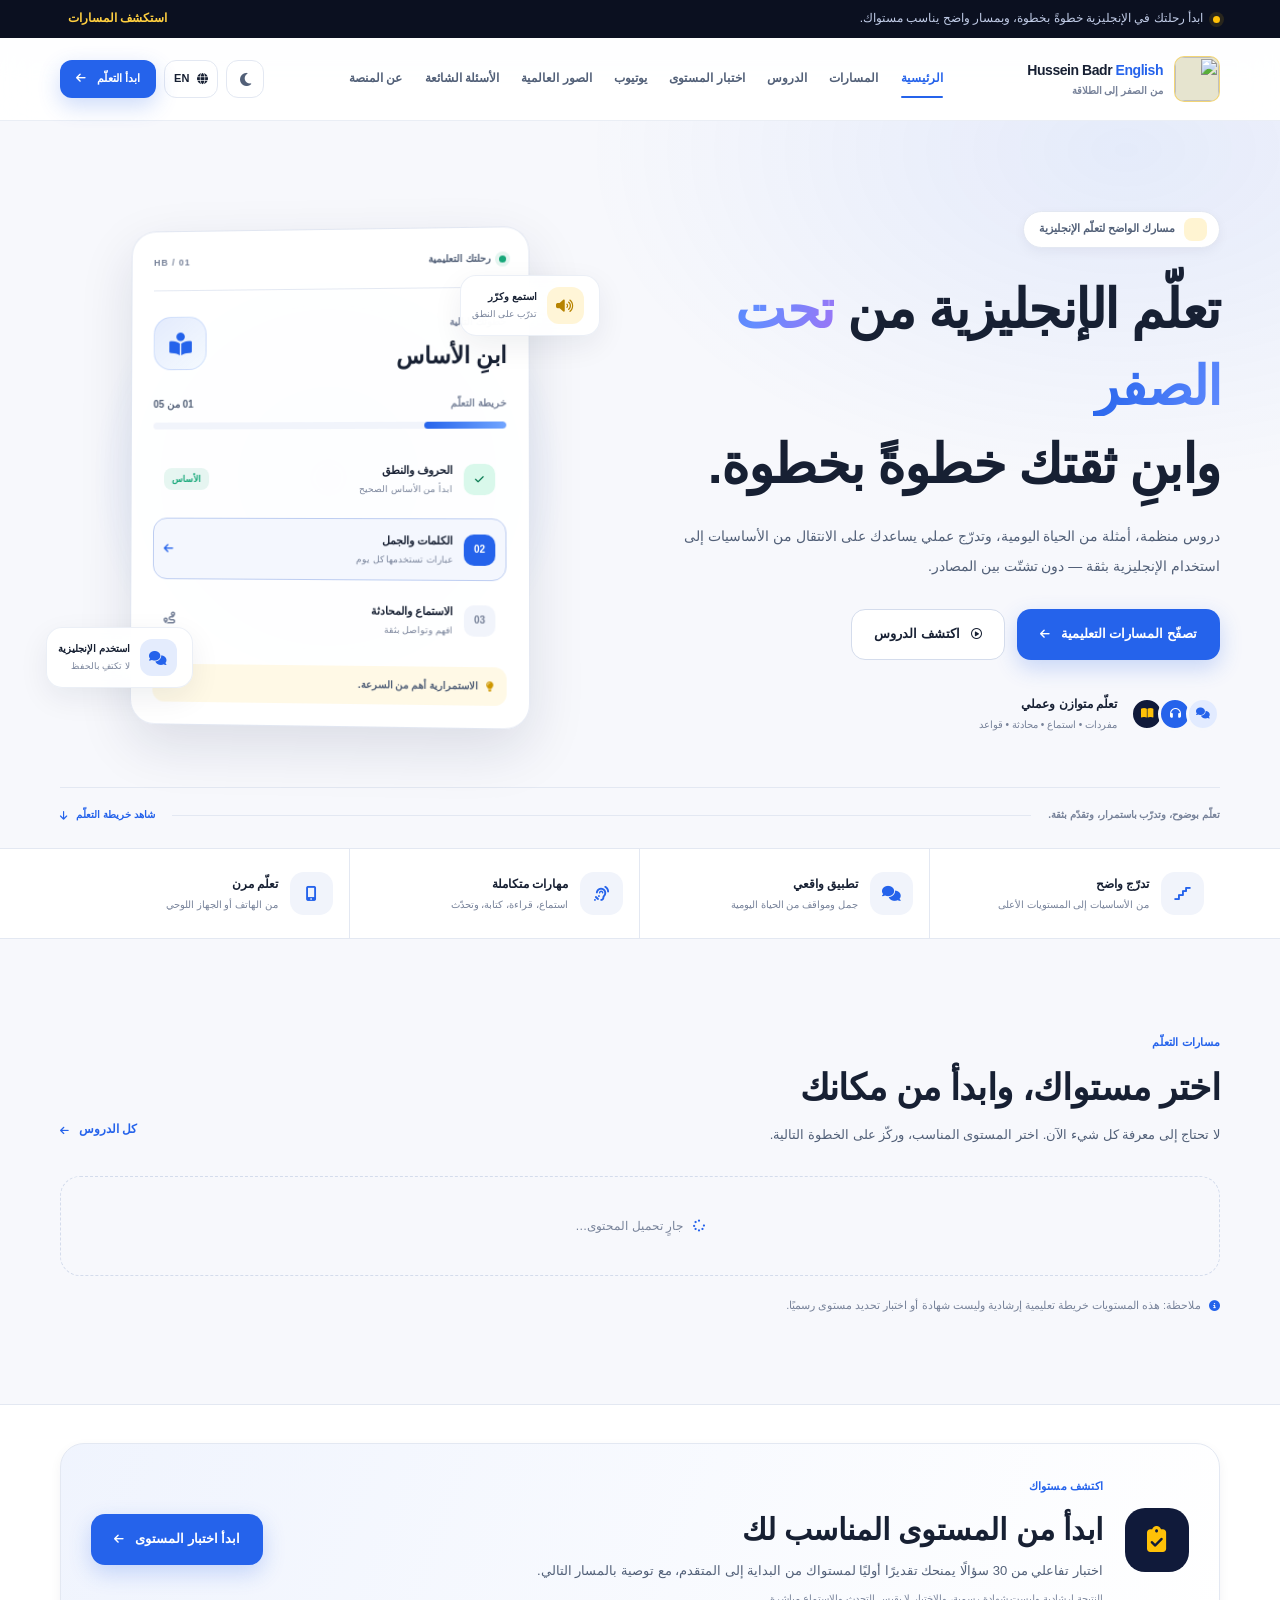
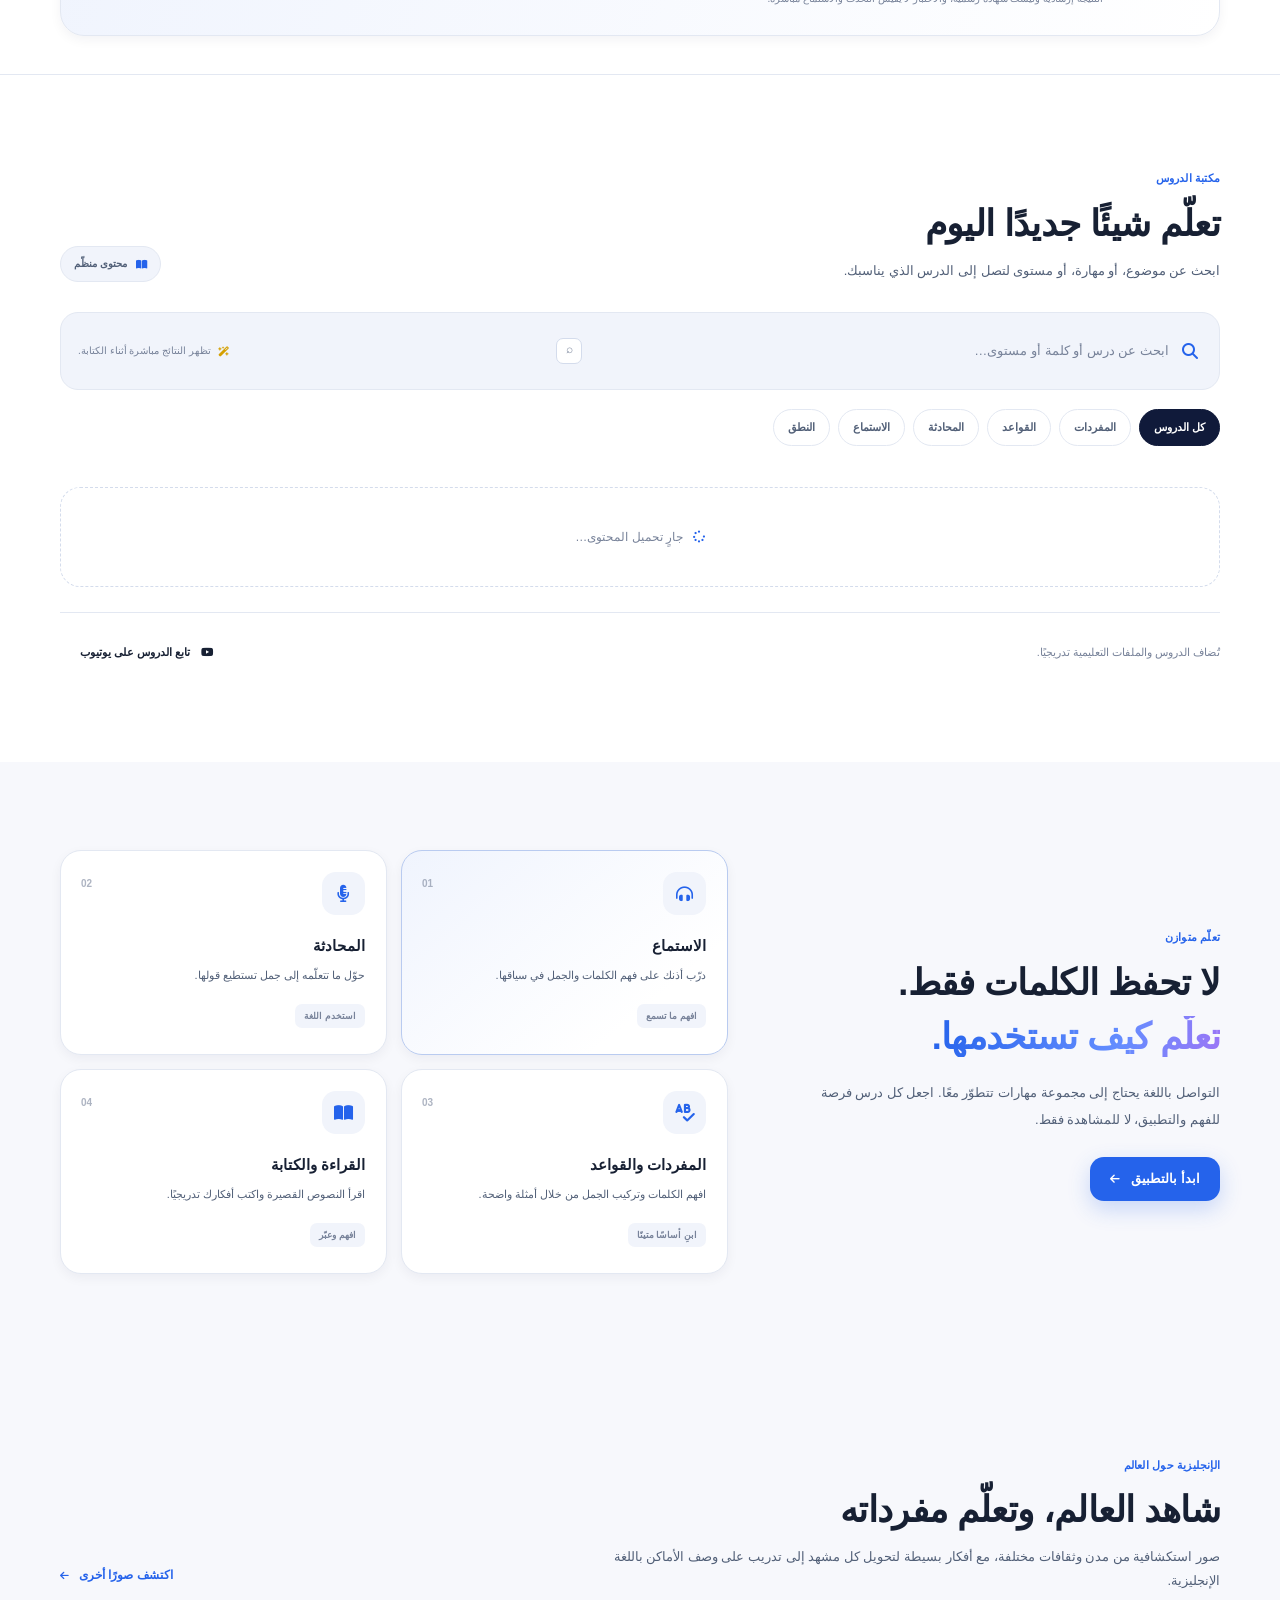
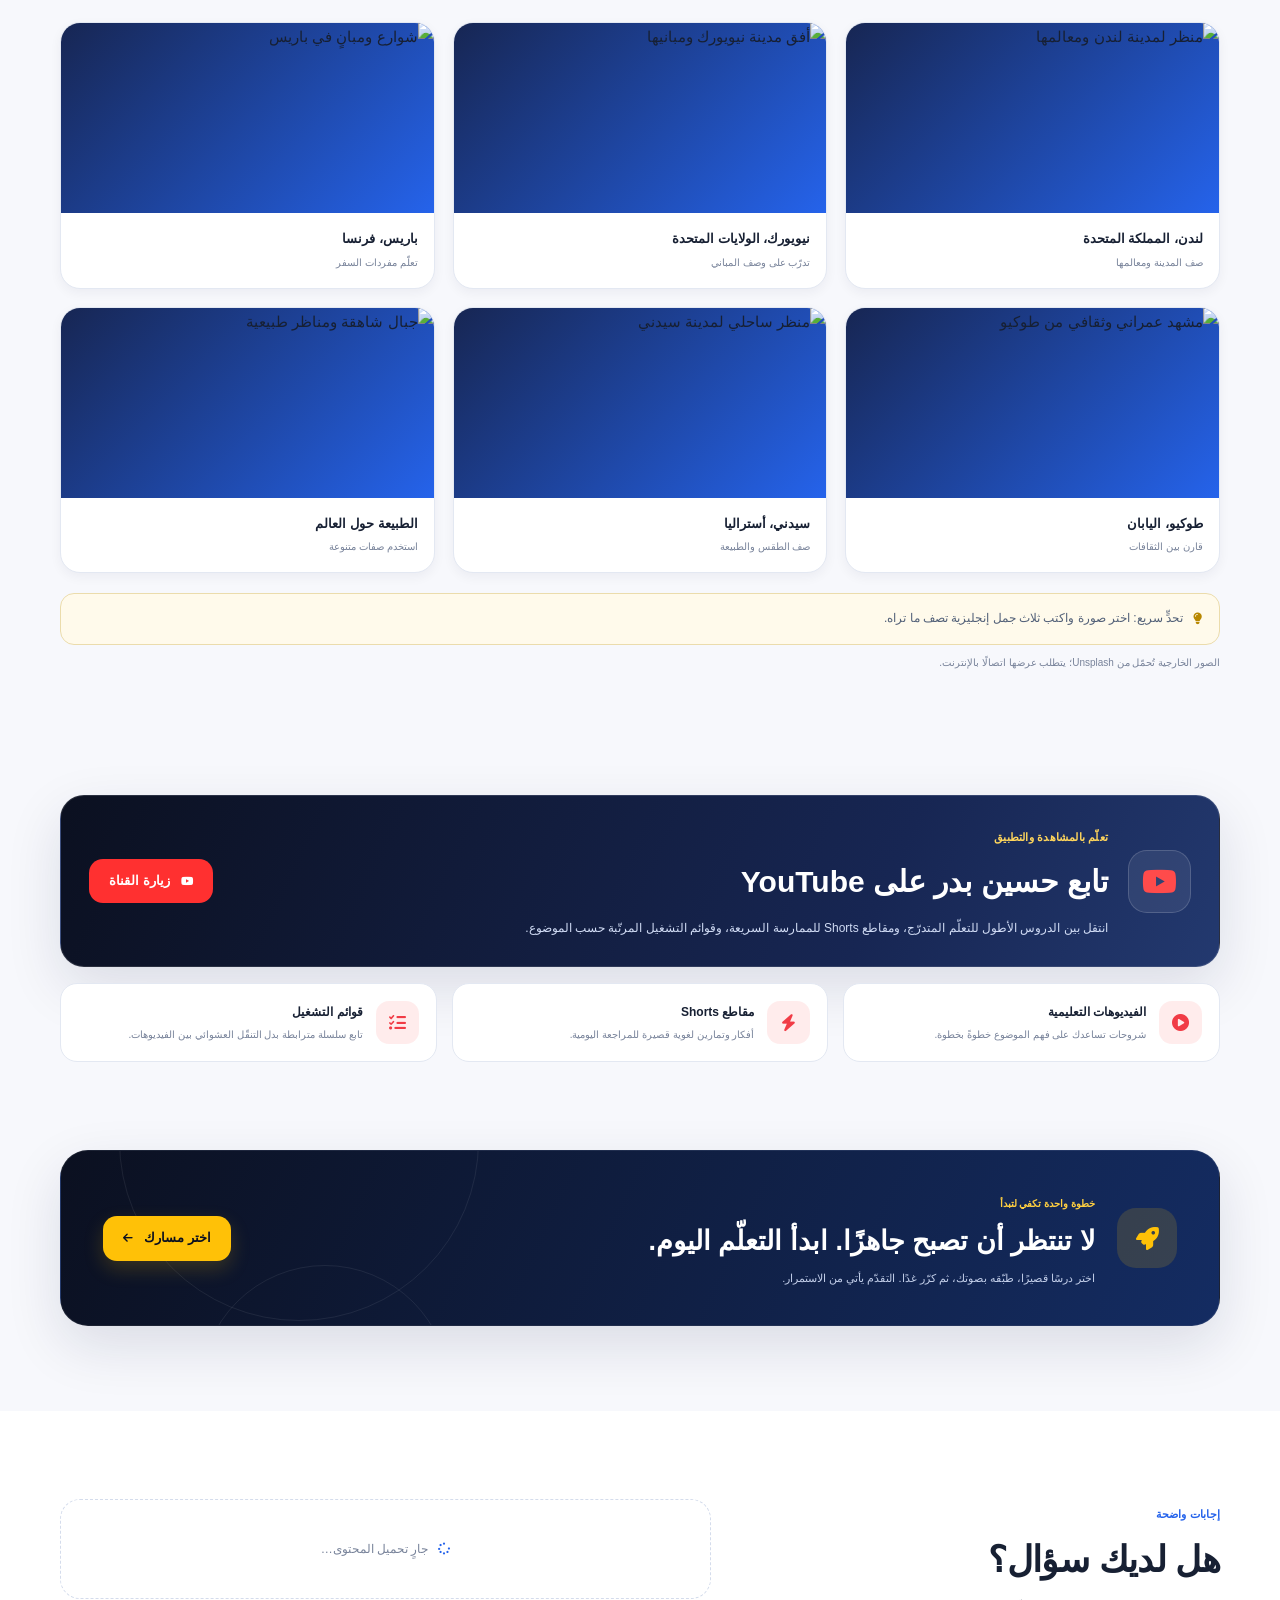
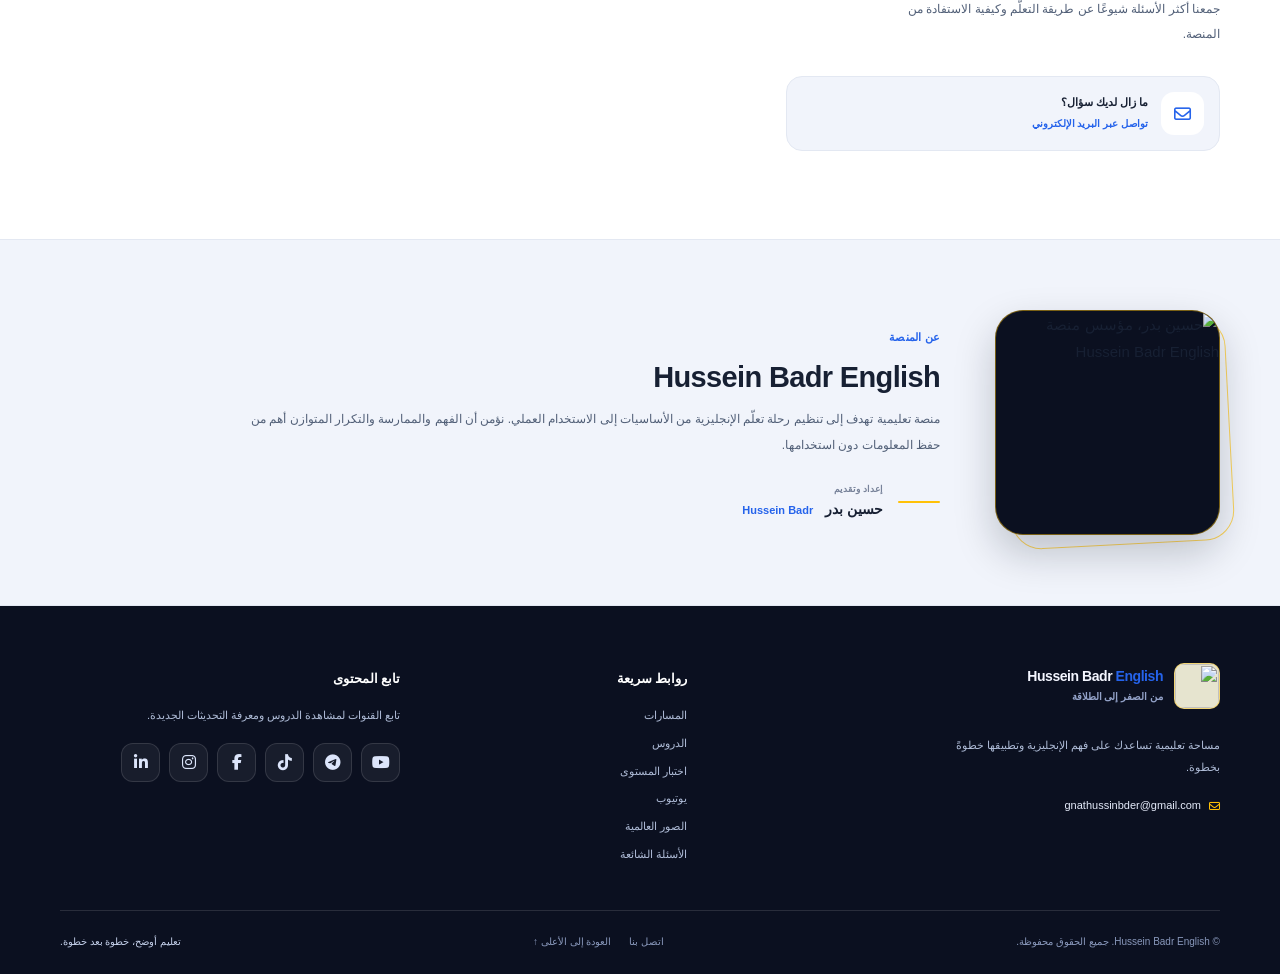
==== commit c72f6a84: "Add files via upload" ====
--- a/index.html
+++ b/index.html
@@ -7,8 +7,17 @@
   <meta name="description" content="تعلّم اللغة الإنجليزية من الصفر إلى الطلاقة مع حسين بدر: مسارات تعليمية، دروس عملية، مهارات اللغة، وخطط دراسة واضحة.">
   <meta name="author" content="Hussein Badr">
   <meta name="robots" content="index, follow, max-image-preview:large">
-  <link rel="canonical" href="https://gnathussinbder-star.github.io/hussein-badr-english/">
-  <link rel="icon" href="./favicon.svg" type="image/svg+xml">
+  <link rel="canonical" href="https://gnathussinbder-star.github.io/Hussien2009/">
+  <meta property="og:title" content="Hussein Badr English | تعلّم الإنجليزية من الصفر">
+  <meta property="og:description" content="مسارات تعليمية، اختبار مستوى تقديري، دروس إنجليزية عملية، ومعرض بصري للتعلّم من العالم.">
+  <meta property="og:url" content="https://gnathussinbder-star.github.io/Hussien2009/">
+  <meta property="og:type" content="website">
+  <meta name="referrer" content="strict-origin-when-cross-origin">
+  <meta http-equiv="Content-Security-Policy" content="default-src 'self'; base-uri 'self'; object-src 'none'; form-action 'self'; frame-src 'none'; upgrade-insecure-requests; script-src 'self'; connect-src 'self'; img-src 'self' data: https://images.unsplash.com; style-src 'self' 'unsafe-inline' https://fonts.googleapis.com https://cdnjs.cloudflare.com; font-src 'self' https://fonts.gstatic.com https://cdnjs.cloudflare.com;">
+  <meta property="og:site_name" content="Hussein Badr English">
+  <meta name="twitter:card" content="summary">
+  <link rel="icon" href="./assets/hussein-badr-logo.jpg" type="image/jpeg">
+  <link rel="apple-touch-icon" href="./assets/hussein-badr-logo.jpg">
   <link rel="preconnect" href="https://fonts.googleapis.com">
   <link rel="preconnect" href="https://fonts.gstatic.com" crossorigin>
   <link href="https://fonts.googleapis.com/css2?family=Cairo:wght@400;500;600;700;800;900&family=Poppins:wght@500;600;700;800&display=swap" rel="stylesheet">
@@ -30,7 +39,7 @@
   <header class="site-header">
     <div class="container header-inner">
       <a href="#home" class="brand" aria-label="Hussein Badr English - الصفحة الرئيسية">
-        <span class="brand-mark" aria-hidden="true"><span>HB</span><i class="fa-solid fa-graduation-cap"></i></span>
+        <span class="brand-mark" aria-hidden="true"><img class="brand-logo" src="./assets/hussein-badr-logo.jpg" alt="" width="46" height="46" decoding="async"></span>
         <span class="brand-copy"><strong>Hussein Badr <em>English</em></strong><small data-i18n="brandSubtitle">من الصفر إلى الطلاقة</small></span>
       </a>
       <button class="mobile-menu-toggle icon-button" id="mobile-menu-toggle" type="button" aria-label="فتح القائمة" aria-expanded="false" aria-controls="primary-navigation"><i class="fa-solid fa-bars" aria-hidden="true"></i></button>
@@ -38,7 +47,9 @@
         <a href="#home" class="nav-link active" data-i18n="navHome">الرئيسية</a>
         <a href="#learning-paths" class="nav-link" data-i18n="navPaths">المسارات</a>
         <a href="#lessons" class="nav-link" data-i18n="navLessons">الدروس</a>
-        <a href="#skills" class="nav-link" data-i18n="navSkills">المهارات</a>
+        <a href="./placement-test.html" class="nav-link" data-i18n="navTest">اختبار المستوى</a>
+        <a href="#youtube" class="nav-link" data-i18n="navYoutube">يوتيوب</a>
+        <a href="#world-gallery" class="nav-link" data-i18n="navGallery">الصور العالمية</a>
         <a href="#faq" class="nav-link" data-i18n="navFaq">الأسئلة الشائعة</a>
         <a href="#about" class="nav-link" data-i18n="navAbout">عن المنصة</a>
       </nav>
@@ -106,6 +117,19 @@
       </div>
     </section>
 
+    <section class="section placement-teaser-section" id="placement-test-intro">
+      <div class="container placement-teaser">
+        <div class="placement-teaser-icon" aria-hidden="true"><i class="fa-solid fa-clipboard-check"></i></div>
+        <div class="placement-teaser-copy">
+          <span class="section-kicker" data-i18n="placementKicker">اكتشف مستواك</span>
+          <h2 data-i18n="placementTitle">ابدأ من المستوى المناسب لك</h2>
+          <p data-i18n="placementDescription">اختبار تفاعلي من 30 سؤالًا يمنحك تقديرًا أوليًا لمستواك من البداية إلى المتقدم، مع توصية بالمسار التالي.</p>
+          <small data-i18n="placementDisclaimer">النتيجة إرشادية وليست شهادة رسمية، والاختبار لا يقيس التحدث والاستماع مباشرة.</small>
+        </div>
+        <a class="button button-primary button-large" href="./placement-test.html"><span data-i18n="takePlacementTest">ابدأ اختبار المستوى</span><i class="fa-solid fa-arrow-left" aria-hidden="true"></i></a>
+      </div>
+    </section>
+
     <section class="section section-lessons" id="lessons">
       <div class="container">
         <div class="section-heading lesson-heading"><div><span class="section-kicker" data-i18n="lessonsKicker">مكتبة الدروس</span><h2 data-i18n="lessonsTitle">تعلّم شيئًا جديدًا اليوم</h2><p data-i18n="lessonsDescription">ابحث عن موضوع، أو مهارة، أو مستوى لتصل إلى الدرس الذي يناسبك.</p></div><div class="library-badge"><i class="fa-solid fa-book-open" aria-hidden="true"></i><span data-i18n="organizedContent">محتوى منظّم</span></div></div>
@@ -133,6 +157,40 @@
       </div>
     </section>
 
+    <section class="section world-gallery-section" id="world-gallery">
+      <div class="container">
+        <div class="section-heading">
+          <div><span class="section-kicker" data-i18n="galleryKicker">الإنجليزية حول العالم</span><h2 data-i18n="galleryTitle">شاهد العالم، وتعلّم مفرداته</h2><p data-i18n="galleryDescription">صور استكشافية من مدن وثقافات مختلفة، مع أفكار بسيطة لتحويل كل مشهد إلى تدريب على وصف الأماكن باللغة الإنجليزية.</p></div>
+          <a class="text-link" href="https://unsplash.com/s/photos/travel" target="_blank" rel="noopener noreferrer"><span data-i18n="galleryExploreMore">اكتشف صورًا أخرى</span><i class="fa-solid fa-arrow-left" aria-hidden="true"></i></a>
+        </div>
+        <div class="world-gallery-grid">
+          <a class="world-photo-card" href="https://unsplash.com/s/photos/london" target="_blank" rel="noopener noreferrer"><span class="world-photo-media"><img src="https://images.unsplash.com/photo-1513635269975-59663e0ac1ad?auto=format&fit=crop&w=900&q=82" alt="منظر لمدينة لندن ومعالمها" loading="lazy" decoding="async" width="900" height="650"><span class="photo-fallback" aria-hidden="true">LONDON</span></span><span class="world-photo-copy"><strong data-i18n="galleryLondon">لندن، المملكة المتحدة</strong><small data-i18n="galleryLondonPrompt">صف المدينة ومعالمها</small></span></a>
+          <a class="world-photo-card" href="https://unsplash.com/s/photos/new-york-city" target="_blank" rel="noopener noreferrer"><span class="world-photo-media"><img src="https://images.unsplash.com/photo-1496442226666-8d4d0e62e6e9?auto=format&fit=crop&w=900&q=82" alt="أفق مدينة نيويورك ومبانيها" loading="lazy" decoding="async" width="900" height="650"><span class="photo-fallback" aria-hidden="true">NEW YORK</span></span><span class="world-photo-copy"><strong data-i18n="galleryNewYork">نيويورك، الولايات المتحدة</strong><small data-i18n="galleryNewYorkPrompt">تدرّب على وصف المباني</small></span></a>
+          <a class="world-photo-card" href="https://unsplash.com/s/photos/paris" target="_blank" rel="noopener noreferrer"><span class="world-photo-media"><img src="https://images.unsplash.com/photo-1499856871958-5b9627545d1a?auto=format&fit=crop&w=900&q=82" alt="شوارع ومبانٍ في باريس" loading="lazy" decoding="async" width="900" height="650"><span class="photo-fallback" aria-hidden="true">PARIS</span></span><span class="world-photo-copy"><strong data-i18n="galleryParis">باريس، فرنسا</strong><small data-i18n="galleryParisPrompt">تعلّم مفردات السفر</small></span></a>
+          <a class="world-photo-card" href="https://unsplash.com/s/photos/tokyo" target="_blank" rel="noopener noreferrer"><span class="world-photo-media"><img src="https://images.unsplash.com/photo-1493976040374-85c8e12f0c0e?auto=format&fit=crop&w=900&q=82" alt="مشهد عمراني وثقافي من طوكيو" loading="lazy" decoding="async" width="900" height="650"><span class="photo-fallback" aria-hidden="true">TOKYO</span></span><span class="world-photo-copy"><strong data-i18n="galleryTokyo">طوكيو، اليابان</strong><small data-i18n="galleryTokyoPrompt">قارن بين الثقافات</small></span></a>
+          <a class="world-photo-card" href="https://unsplash.com/s/photos/sydney" target="_blank" rel="noopener noreferrer"><span class="world-photo-media"><img src="https://images.unsplash.com/photo-1506973035872-a4ec16b8e8d9?auto=format&fit=crop&w=900&q=82" alt="منظر ساحلي لمدينة سيدني" loading="lazy" decoding="async" width="900" height="650"><span class="photo-fallback" aria-hidden="true">SYDNEY</span></span><span class="world-photo-copy"><strong data-i18n="gallerySydney">سيدني، أستراليا</strong><small data-i18n="gallerySydneyPrompt">صف الطقس والطبيعة</small></span></a>
+          <a class="world-photo-card" href="https://unsplash.com/s/photos/mountains-landscape" target="_blank" rel="noopener noreferrer"><span class="world-photo-media"><img src="https://images.unsplash.com/photo-1464822759023-fed622ff2c3b?auto=format&fit=crop&w=900&q=82" alt="جبال شاهقة ومناظر طبيعية" loading="lazy" decoding="async" width="900" height="650"><span class="photo-fallback" aria-hidden="true">NATURE</span></span><span class="world-photo-copy"><strong data-i18n="galleryNature">الطبيعة حول العالم</strong><small data-i18n="galleryNaturePrompt">استخدم صفات متنوعة</small></span></a>
+        </div>
+        <p class="gallery-learning-note"><i class="fa-solid fa-lightbulb" aria-hidden="true"></i><span data-i18n="galleryTip">تحدٍّ سريع: اختر صورة واكتب ثلاث جمل إنجليزية تصف ما تراه.</span></p>
+        <p class="gallery-credit" data-i18n="galleryCredit">الصور الخارجية تُحمّل من Unsplash؛ يتطلب عرضها اتصالًا بالإنترنت.</p>
+      </div>
+    </section>
+
+    <section class="section youtube-section" id="youtube">
+      <div class="container">
+        <div class="youtube-feature">
+          <div class="youtube-feature-icon" aria-hidden="true"><i class="fa-brands fa-youtube"></i></div>
+          <div class="youtube-feature-copy"><span class="section-kicker" data-i18n="youtubeKicker">تعلّم بالمشاهدة والتطبيق</span><h2 data-i18n="youtubeTitle">تابع حسين بدر على YouTube</h2><p data-i18n="youtubeDescription">انتقل بين الدروس الأطول للتعلّم المتدرّج، ومقاطع Shorts للممارسة السريعة، وقوائم التشغيل المرتّبة حسب الموضوع.</p></div>
+          <a class="button button-youtube" href="https://youtube.com/@husseinbadr1" target="_blank" rel="noopener noreferrer"><i class="fa-brands fa-youtube" aria-hidden="true"></i><span data-i18n="youtubeSubscribe">زيارة القناة</span></a>
+        </div>
+        <div class="youtube-link-grid">
+          <a class="youtube-link-card" href="https://www.youtube.com/@husseinbadr1/videos" target="_blank" rel="noopener noreferrer"><span class="youtube-link-icon"><i class="fa-solid fa-circle-play" aria-hidden="true"></i></span><span><strong data-i18n="youtubeVideosTitle">الفيديوهات التعليمية</strong><small data-i18n="youtubeVideosBody">شروحات تساعدك على فهم الموضوع خطوةً بخطوة.</small></span><i class="fa-solid fa-arrow-up-left-from-circle youtube-link-arrow" aria-hidden="true"></i></a>
+          <a class="youtube-link-card" href="https://www.youtube.com/@husseinbadr1/shorts" target="_blank" rel="noopener noreferrer"><span class="youtube-link-icon"><i class="fa-solid fa-bolt" aria-hidden="true"></i></span><span><strong data-i18n="youtubeShortsTitle">مقاطع Shorts</strong><small data-i18n="youtubeShortsBody">أفكار وتمارين لغوية قصيرة للمراجعة اليومية.</small></span><i class="fa-solid fa-arrow-up-left-from-circle youtube-link-arrow" aria-hidden="true"></i></a>
+          <a class="youtube-link-card" href="https://www.youtube.com/@husseinbadr1/playlists" target="_blank" rel="noopener noreferrer"><span class="youtube-link-icon"><i class="fa-solid fa-list-check" aria-hidden="true"></i></span><span><strong data-i18n="youtubePlaylistsTitle">قوائم التشغيل</strong><small data-i18n="youtubePlaylistsBody">تابع سلسلة مترابطة بدل التنقّل العشوائي بين الفيديوهات.</small></span><i class="fa-solid fa-arrow-up-left-from-circle youtube-link-arrow" aria-hidden="true"></i></a>
+        </div>
+      </div>
+    </section>
+
     <section class="cta-section">
       <div class="container cta-card"><div class="cta-decoration cta-decoration-one" aria-hidden="true"></div><div class="cta-decoration cta-decoration-two" aria-hidden="true"></div><div class="cta-icon" aria-hidden="true"><i class="fa-solid fa-rocket"></i></div><div class="cta-copy"><span data-i18n="ctaKicker">خطوة واحدة تكفي لتبدأ</span><h2 data-i18n="ctaTitle">لا تنتظر أن تصبح جاهزًا. ابدأ التعلّم اليوم.</h2><p data-i18n="ctaDescription">اختر درسًا قصيرًا، طبّقه بصوتك، ثم كرّر غدًا. التقدّم يأتي من الاستمرار.</p></div><a href="#learning-paths" class="button button-cta"><span data-i18n="choosePath">اختر مسارك</span><i class="fa-solid fa-arrow-left" aria-hidden="true"></i></a></div>
     </section>
@@ -141,10 +199,10 @@
       <div class="container faq-layout"><div class="faq-aside"><span class="section-kicker" data-i18n="faqKicker">إجابات واضحة</span><h2 data-i18n="faqTitle">هل لديك سؤال؟</h2><p data-i18n="faqDescription">جمعنا أكثر الأسئلة شيوعًا عن طريقة التعلّم وكيفية الاستفادة من المنصة.</p><div class="faq-help-card"><span><i class="fa-regular fa-envelope" aria-hidden="true"></i></span><div><strong data-i18n="stillQuestions">ما زال لديك سؤال؟</strong><a href="mailto:gnathussinbder@gmail.com" data-i18n="contactByEmail">تواصل عبر البريد الإلكتروني</a></div></div></div><div class="faq-list" id="faq-list"><div class="loading-card"><i class="fa-solid fa-spinner fa-spin" aria-hidden="true"></i><span data-i18n="loading">جارٍ تحميل المحتوى…</span></div></div></div>
     </section>
 
-    <section class="about-section" id="about"><div class="container about-grid"><div class="about-emblem" aria-hidden="true"><span>HB</span><i class="fa-solid fa-graduation-cap"></i><small>ENGLISH • LEARNING</small></div><div class="about-copy"><span class="section-kicker" data-i18n="aboutKicker">عن المنصة</span><h2 data-i18n="aboutTitle">Hussein Badr English</h2><p data-i18n="aboutDescription">منصة تعليمية تهدف إلى تنظيم رحلة تعلّم الإنجليزية من الأساسيات إلى الاستخدام العملي. نؤمن أن الفهم والممارسة والتكرار المتوازن أهم من حفظ المعلومات دون استخدامها.</p><div class="about-signature"><span class="signature-line"></span><div><strong data-i18n="preparedBy">إعداد وتقديم</strong><span>حسين بدر <em>Hussein Badr</em></span></div></div></div></div></section>
+    <section class="about-section" id="about"><div class="container about-grid"><div class="about-portrait-wrap"><img class="about-portrait" src="./assets/hussein-badr-profile.jpg" alt="حسين بدر، مؤسس منصة Hussein Badr English" width="1536" height="1536" loading="lazy" decoding="async"></div><div class="about-copy"><span class="section-kicker" data-i18n="aboutKicker">عن المنصة</span><h2 data-i18n="aboutTitle">Hussein Badr English</h2><p data-i18n="aboutDescription">منصة تعليمية تهدف إلى تنظيم رحلة تعلّم الإنجليزية من الأساسيات إلى الاستخدام العملي. نؤمن أن الفهم والممارسة والتكرار المتوازن أهم من حفظ المعلومات دون استخدامها.</p><div class="about-signature"><span class="signature-line"></span><div><strong data-i18n="preparedBy">إعداد وتقديم</strong><span>حسين بدر <em>Hussein Badr</em></span></div></div></div></div></section>
   </main>
 
-  <footer class="site-footer" id="footer"><div class="container footer-main"><div class="footer-brand-col"><a href="#home" class="brand footer-brand"><span class="brand-mark" aria-hidden="true"><span>HB</span><i class="fa-solid fa-graduation-cap"></i></span><span class="brand-copy"><strong>Hussein Badr <em>English</em></strong><small data-i18n="brandSubtitle">من الصفر إلى الطلاقة</small></span></a><p data-i18n="footerDescription">مساحة تعليمية تساعدك على فهم الإنجليزية وتطبيقها خطوةً بخطوة.</p><a class="footer-email" href="mailto:gnathussinbder@gmail.com"><i class="fa-regular fa-envelope" aria-hidden="true"></i> gnathussinbder@gmail.com</a></div><div class="footer-nav-col"><h3 data-i18n="quickLinks">روابط سريعة</h3><a href="#learning-paths" data-i18n="navPaths">المسارات</a><a href="#lessons" data-i18n="navLessons">الدروس</a><a href="#skills" data-i18n="navSkills">المهارات</a><a href="#faq" data-i18n="navFaq">الأسئلة الشائعة</a></div><div class="footer-social-col"><h3 data-i18n="followAlong">تابع المحتوى</h3><p data-i18n="footerSocialDescription">تابع القنوات لمشاهدة الدروس ومعرفة التحديثات الجديدة.</p><div class="social-links" id="social-links" aria-label="روابط التواصل الاجتماعي"><a href="https://youtube.com/@husseinbadr1" aria-label="YouTube"><i class="fa-brands fa-youtube"></i></a><a href="https://t.me/HBM20091" aria-label="Telegram"><i class="fa-brands fa-telegram"></i></a><a href="https://www.tiktok.com/@hbm071" aria-label="TikTok"><i class="fa-brands fa-tiktok"></i></a><a href="https://www.facebook.com/share/1BSBJ5JrEK/" aria-label="Facebook"><i class="fa-brands fa-facebook-f"></i></a><a href="https://instagram.com/hhhb_2009?cplk=ZTh6NWdudWhtOThu" aria-label="Instagram"><i class="fa-brands fa-instagram"></i></a><a href="https://www.linkedin.com/in/%D8%AD%D8%B3%D9%8A%D9%86-%D8%A8%D8%AF%D8%B1-0221a1418" aria-label="LinkedIn"><i class="fa-brands fa-linkedin-in"></i></a></div></div></div><div class="container footer-bottom"><p>© <span id="current-year"></span> Hussein Badr English. <span data-i18n="allRightsReserved">جميع الحقوق محفوظة.</span></p><div class="footer-bottom-links"><a href="mailto:gnathussinbder@gmail.com" data-i18n="contact">اتصل بنا</a><a href="#home" data-i18n="backToTop">العودة إلى الأعلى ↑</a></div><span class="footer-built" data-i18n="footerNote">تعليم أوضح، خطوة بعد خطوة.</span></div></footer>
+  <footer class="site-footer" id="footer"><div class="container footer-main"><div class="footer-brand-col"><a href="#home" class="brand footer-brand"><span class="brand-mark" aria-hidden="true"><img class="brand-logo" src="./assets/hussein-badr-logo.jpg" alt="" width="46" height="46" decoding="async"></span><span class="brand-copy"><strong>Hussein Badr <em>English</em></strong><small data-i18n="brandSubtitle">من الصفر إلى الطلاقة</small></span></a><p data-i18n="footerDescription">مساحة تعليمية تساعدك على فهم الإنجليزية وتطبيقها خطوةً بخطوة.</p><a class="footer-email" href="mailto:gnathussinbder@gmail.com"><i class="fa-regular fa-envelope" aria-hidden="true"></i> gnathussinbder@gmail.com</a></div><div class="footer-nav-col"><h3 data-i18n="quickLinks">روابط سريعة</h3><a href="#learning-paths" data-i18n="navPaths">المسارات</a><a href="#lessons" data-i18n="navLessons">الدروس</a><a href="./placement-test.html" data-i18n="navTest">اختبار المستوى</a><a href="#youtube" data-i18n="navYoutube">يوتيوب</a><a href="#world-gallery" data-i18n="navGallery">الصور العالمية</a><a href="#faq" data-i18n="navFaq">الأسئلة الشائعة</a></div><div class="footer-social-col"><h3 data-i18n="followAlong">تابع المحتوى</h3><p data-i18n="footerSocialDescription">تابع القنوات لمشاهدة الدروس ومعرفة التحديثات الجديدة.</p><div class="social-links" id="social-links" aria-label="روابط التواصل الاجتماعي"><a href="https://youtube.com/@husseinbadr1" aria-label="YouTube"><i class="fa-brands fa-youtube"></i></a><a href="https://t.me/HBM20091" aria-label="Telegram"><i class="fa-brands fa-telegram"></i></a><a href="https://www.tiktok.com/@hbm071" aria-label="TikTok"><i class="fa-brands fa-tiktok"></i></a><a href="https://www.facebook.com/share/1BSBJ5JrEK/" aria-label="Facebook"><i class="fa-brands fa-facebook-f"></i></a><a href="https://instagram.com/hhhb_2009?cplk=ZTh6NWdudWhtOThu" aria-label="Instagram"><i class="fa-brands fa-instagram"></i></a><a href="https://www.linkedin.com/in/%D8%AD%D8%B3%D9%8A%D9%86-%D8%A8%D8%AF%D8%B1-0221a1418" aria-label="LinkedIn"><i class="fa-brands fa-linkedin-in"></i></a></div></div></div><div class="container footer-bottom"><p>© <span id="current-year"></span> Hussein Badr English. <span data-i18n="allRightsReserved">جميع الحقوق محفوظة.</span></p><div class="footer-bottom-links"><a href="mailto:gnathussinbder@gmail.com" data-i18n="contact">اتصل بنا</a><a href="#home" data-i18n="backToTop">العودة إلى الأعلى ↑</a></div><span class="footer-built" data-i18n="footerNote">تعليم أوضح، خطوة بعد خطوة.</span></div></footer>
   <noscript><div class="noscript-notice">هذا الموقع يحتاج إلى تفعيل JavaScript لعرض الدروس والأسئلة الشائعة. / JavaScript is required to display lessons and FAQs.</div></noscript>
 </body>
 </html>
--- a/style.css
+++ b/style.css
@@ -69,9 +69,8 @@
 .site-header { position: sticky; z-index: 100; top: 0; border-bottom: 1px solid color-mix(in srgb, var(--border) 75%, transparent); background: color-mix(in srgb, var(--surface) 90%, transparent); -webkit-backdrop-filter: blur(20px); backdrop-filter: blur(20px); }
 .header-inner { min-height: 82px; display: flex; align-items: center; justify-content: space-between; gap: 20px; }
 .brand { display: inline-flex; align-items: center; gap: 11px; flex: 0 0 auto; }
-.brand-mark { position: relative; display: grid; place-items: center; width: 46px; height: 46px; overflow: hidden; border: 1px solid rgba(255,193,7,.38); border-radius: 15px; background: linear-gradient(145deg, var(--navy-800), var(--navy-950)); color: var(--gold-500); box-shadow: 0 7px 18px rgba(15, 26, 58, .14); }
-.brand-mark > span { font-family: "Poppins", sans-serif; font-size: 16px; font-weight: 800; letter-spacing: -1.4px; }
-.brand-mark > i { position: absolute; inset-inline-end: 4px; bottom: 3px; font-size: 9px; color: #fff; }
+.brand-mark { display: block; flex: 0 0 auto; width: 46px; height: 46px; overflow: visible; border: 0; border-radius: 0; background: transparent; box-shadow: none; }
+.brand-logo { display: block; width: 100%; height: 100%; object-fit: contain; }
 .brand-copy { display: grid; gap: 0; line-height: 1.35; }
 .brand-copy strong { font-family: "Poppins", "Cairo", sans-serif; font-size: 14px; font-weight: 800; white-space: nowrap; letter-spacing: -.45px; }
 .brand-copy strong em { color: var(--blue-600); font-style: normal; }
@@ -183,6 +182,10 @@
 .text-link:hover i { transform: translateX(-4px); }
 .level-grid { display: grid; grid-template-columns: repeat(3, minmax(0, 1fr)); gap: 17px; }
 .level-card { position: relative; overflow: hidden; display: flex; flex-direction: column; min-height: 265px; padding: 23px; border: 1px solid var(--border); border-radius: var(--radius-md); background: var(--surface); box-shadow: var(--shadow-xs); transition: transform var(--ease), box-shadow var(--ease), border-color var(--ease); }
+.level-card-gold { --card-accent:#d39c00; }
+.level-card-blue { --card-accent:#2563eb; }
+.level-card-violet { --card-accent:#8b5cf6; }
+.level-card-mint { --card-accent:#0c9c83; }
 .level-card::before { position: absolute; top: 0; right: 0; left: 0; height: 3px; background: var(--card-accent, var(--blue-600)); content: ""; opacity: .8; }
 .level-card:hover { transform: translateY(-5px); border-color: color-mix(in srgb, var(--card-accent, var(--blue-600)) 35%, var(--border)); box-shadow: var(--shadow-md); }
 .level-card-head { display: flex; align-items: flex-start; justify-content: space-between; gap: 12px; }
@@ -285,6 +288,9 @@
 /* About */
 .about-section { padding: 70px 0; border-block: 1px solid var(--border); background: var(--surface-soft); }
 .about-grid { display: grid; grid-template-columns: 225px 1fr; align-items: center; gap: 55px; }
+.about-portrait-wrap { width: min(100%, 245px); margin-inline: auto; position: relative; isolation: isolate; }
+.about-portrait-wrap::before { content: ""; position: absolute; inset: 12px -10px -10px 12px; border: 1px solid rgba(255,193,7,.65); border-radius: 30px; z-index: -1; transform: rotate(-3deg); }
+.about-portrait { display: block; width: 100%; aspect-ratio: 1 / 1; object-fit: contain; object-position: center; border-radius: 28px; border: 1px solid rgba(255,193,7,.45); background: var(--navy-950); box-shadow: 0 18px 40px rgba(11,16,32,.22); }
 .about-emblem { position: relative; display: flex; flex-direction: column; align-items: center; justify-content: center; width: 205px; height: 205px; margin-inline: auto; border: 1px solid rgba(255,193,7,.5); border-radius: 46px; background: linear-gradient(145deg, var(--navy-800), var(--navy-950)); color: var(--gold-500); box-shadow: 0 18px 40px rgba(11,16,32,.2); transform: rotate(-3deg); }
 .about-emblem::before { position: absolute; inset: 11px; border: 1px solid rgba(255,255,255,.13); border-radius: 36px; content: ""; }
 .about-emblem > span { font-family: "Poppins", sans-serif; font-size: 61px; font-weight: 900; line-height: 1.1; letter-spacing: -5px; }
@@ -412,8 +418,7 @@
   .announcement-link i { display: none; }
   .header-inner { min-height: 68px; }
   .brand { gap: 8px; }
-  .brand-mark { width: 40px; height: 40px; border-radius: 13px; }
-  .brand-mark > span { font-size: 14px; }
+  .brand-mark { width: 40px; height: 40px; }
   .brand-copy strong { font-size: 11px; }
   .brand-copy small { font-size: 8px; }
   .header-actions { gap: 5px; }
@@ -523,3 +528,83 @@
 @media (prefers-reduced-motion: reduce) {
   *, *::before, *::after { scroll-behavior: auto !important; animation-duration: .01ms !important; animation-iteration-count: 1 !important; transition-duration: .01ms !important; }
 }
+
+/* Phase 1 extension: placement test, YouTube hub, and world photo gallery */
+.brand-mark { flex: 0 0 auto; border-radius: 10px; background: #e6e4cf; border: 1px solid rgba(255,193,7,.45); }
+.brand-mark > .brand-logo { display:block; width:100%; height:100%; object-fit:cover; border-radius:inherit; }
+.brand-mark > i, .brand-mark > span { display:none; }
+.brand-logo { object-fit: cover; }
+.placement-teaser-section { padding-block: 38px; background: var(--surface); border-block: 1px solid var(--border); }
+.placement-teaser { display:grid; grid-template-columns:auto minmax(0,1fr) auto; align-items:center; gap:22px; padding:27px 30px; border:1px solid var(--border); border-radius:24px; background:linear-gradient(110deg, color-mix(in srgb,var(--blue-600) 7%,var(--surface)), var(--surface)); box-shadow:var(--shadow-xs); }
+.placement-teaser-icon { display:grid; place-items:center; width:64px; height:64px; border-radius:20px; background:var(--navy-900); color:var(--gold-500); font-size:26px; }
+.placement-teaser-copy h2 { margin:2px 0 6px; font-size:clamp(21px,2.5vw,30px); line-height:1.5; }
+.placement-teaser-copy p { margin:0; color:var(--text-soft); font-size:13px; line-height:2; }
+.placement-teaser-copy small { display:block; margin-top:6px; color:var(--text-muted); font-size:10px; }
+.world-gallery-section { background:var(--canvas); }
+.world-gallery-grid { display:grid; grid-template-columns:repeat(3,minmax(0,1fr)); gap:18px; }
+.world-photo-card { min-width:0; overflow:hidden; border:1px solid var(--border); border-radius:20px; background:var(--surface); box-shadow:var(--shadow-xs); transition:transform var(--ease),box-shadow var(--ease),border-color var(--ease); }
+.world-photo-card:hover { transform:translateY(-4px); box-shadow:var(--shadow-md); border-color:color-mix(in srgb,var(--blue-600) 35%,var(--border)); }
+.world-photo-media { position:relative; display:block; height:190px; overflow:hidden; background:linear-gradient(135deg,var(--navy-800),var(--blue-600)); }
+.world-photo-media img { display:block; width:100%; height:100%; object-fit:cover; transition:transform 450ms ease; }
+.world-photo-card:hover .world-photo-media img { transform:scale(1.045); }
+.photo-fallback { position:absolute; inset:0; display:none; place-items:center; color:#fff; font:800 23px/1 "Poppins",sans-serif; letter-spacing:2px; background:radial-gradient(circle at 75% 10%,rgba(255,193,7,.35),transparent 30%),linear-gradient(135deg,#101a3a,#2563eb); }
+.world-photo-media.image-fallback .photo-fallback { display:grid; }
+.world-photo-media.image-fallback img { display:none; }
+.world-photo-copy { display:grid; gap:3px; padding:14px 16px 16px; }
+.world-photo-copy strong { color:var(--text); font-size:13px; }
+.world-photo-copy small { color:var(--text-muted); font-size:10px; }
+.gallery-learning-note { display:flex; align-items:center; gap:10px; margin:20px 0 0; padding:14px 17px; border:1px solid color-mix(in srgb,var(--gold-500) 30%,var(--border)); border-radius:14px; background:color-mix(in srgb,var(--gold-500) 8%,var(--surface)); color:var(--text-soft); font-size:12px; }
+.gallery-learning-note i { color:#b88700; }
+.gallery-credit { margin:9px 0 0; color:var(--text-muted); font-size:10px; }
+.youtube-section { padding-top:35px; }
+.youtube-feature { display:grid; grid-template-columns:auto minmax(0,1fr) auto; align-items:center; gap:20px; padding:26px 28px; border:1px solid rgba(255,255,255,.12); border-radius:24px; background:linear-gradient(115deg,#0b1020,#172653 70%,#23396f); color:#fff; box-shadow:var(--shadow-md); }
+.youtube-feature-icon { display:grid; place-items:center; width:63px; height:63px; border:1px solid rgba(255,255,255,.16); border-radius:19px; background:rgba(255,255,255,.08); color:#ff4b4b; font-size:31px; }
+.youtube-feature .section-kicker { color:#ffd65c; }
+.youtube-feature-copy h2 { margin:0 0 7px; font-size:clamp(21px,2.7vw,30px); }
+.youtube-feature-copy p { max-width:680px; margin:0; color:#d1dcf5; font-size:12px; line-height:2; }
+.button-youtube { flex:0 0 auto; background:#ff3030; color:#fff; }
+.button-youtube:hover { background:#e51f2a; box-shadow:0 12px 25px rgba(255,48,48,.25); }
+.youtube-link-grid { display:grid; grid-template-columns:repeat(3,minmax(0,1fr)); gap:15px; margin-top:16px; }
+.youtube-link-card { display:flex; align-items:center; gap:13px; min-width:0; padding:17px; border:1px solid var(--border); border-radius:17px; background:var(--surface); transition:transform var(--ease),border-color var(--ease),box-shadow var(--ease); }
+.youtube-link-card:hover { transform:translateY(-3px); border-color:rgba(255,48,48,.45); box-shadow:var(--shadow-sm); }
+.youtube-link-icon { display:grid; place-items:center; flex:0 0 auto; width:43px; height:43px; border-radius:13px; background:rgba(255,48,48,.09); color:#f13c46; font-size:17px; }
+.youtube-link-card > span:nth-child(2) { display:grid; gap:3px; flex:1; min-width:0; }
+.youtube-link-card strong { font-size:12px; }
+.youtube-link-card small { color:var(--text-muted); font-size:10px; line-height:1.8; }
+.youtube-link-arrow { color:var(--text-muted); font-size:11px; }
+html[data-theme="dark"] .world-photo-card, html[data-theme="dark"] .youtube-link-card, html[data-theme="dark"] .placement-teaser { background:var(--surface); }
+html[lang="en"] .placement-teaser, html[lang="en"] .youtube-feature, html[lang="en"] .youtube-link-card { direction:ltr; }
+html[lang="en"] .gallery-learning-note { direction:ltr; }
+@media (max-width:850px) {
+ .placement-teaser { grid-template-columns:auto minmax(0,1fr); }
+ .placement-teaser > .button { grid-column:1 / -1; width:100%; }
+ .world-gallery-grid { grid-template-columns:repeat(2,minmax(0,1fr)); }
+ .youtube-feature { grid-template-columns:auto minmax(0,1fr); }
+ .youtube-feature > .button { grid-column:1 / -1; width:100%; }
+ .youtube-link-grid { grid-template-columns:1fr; }
+}
+@media (max-width:600px) {
+ .placement-teaser { grid-template-columns:1fr; padding:22px; gap:14px; }
+ .placement-teaser-icon { width:52px; height:52px; border-radius:16px; font-size:21px; }
+ .placement-teaser-copy h2 { font-size:22px; }
+ .placement-teaser-copy p { font-size:11px; }
+ .world-gallery-grid { grid-template-columns:1fr; gap:12px; }
+ .world-photo-media { height:210px; }
+ .world-photo-copy { padding:12px 14px 14px; }
+ .youtube-feature { grid-template-columns:1fr; padding:22px; gap:12px; }
+ .youtube-feature-icon { width:53px; height:53px; border-radius:16px; font-size:26px; }
+ .youtube-feature-copy h2 { font-size:23px; }
+ .youtube-feature-copy p { font-size:11px; }
+ .youtube-link-card { padding:14px; }
+}
+
+/* Responsive overflow guard: keep the original portrait's intrinsic dimensions from widening the About grid. */
+.about-grid { grid-template-columns: minmax(0, 225px) minmax(0, 1fr); min-width: 0; }
+.about-portrait-wrap, .about-copy { min-width: 0; }
+.about-portrait { width: 100%; max-width: 100%; height: auto; aspect-ratio: 1 / 1; }
+@media (max-width: 850px) {
+  .about-grid { grid-template-columns: minmax(0, 170px) minmax(0, 1fr); }
+}
+@media (max-width: 600px) {
+  .about-grid { grid-template-columns: minmax(0, 1fr); }
+}
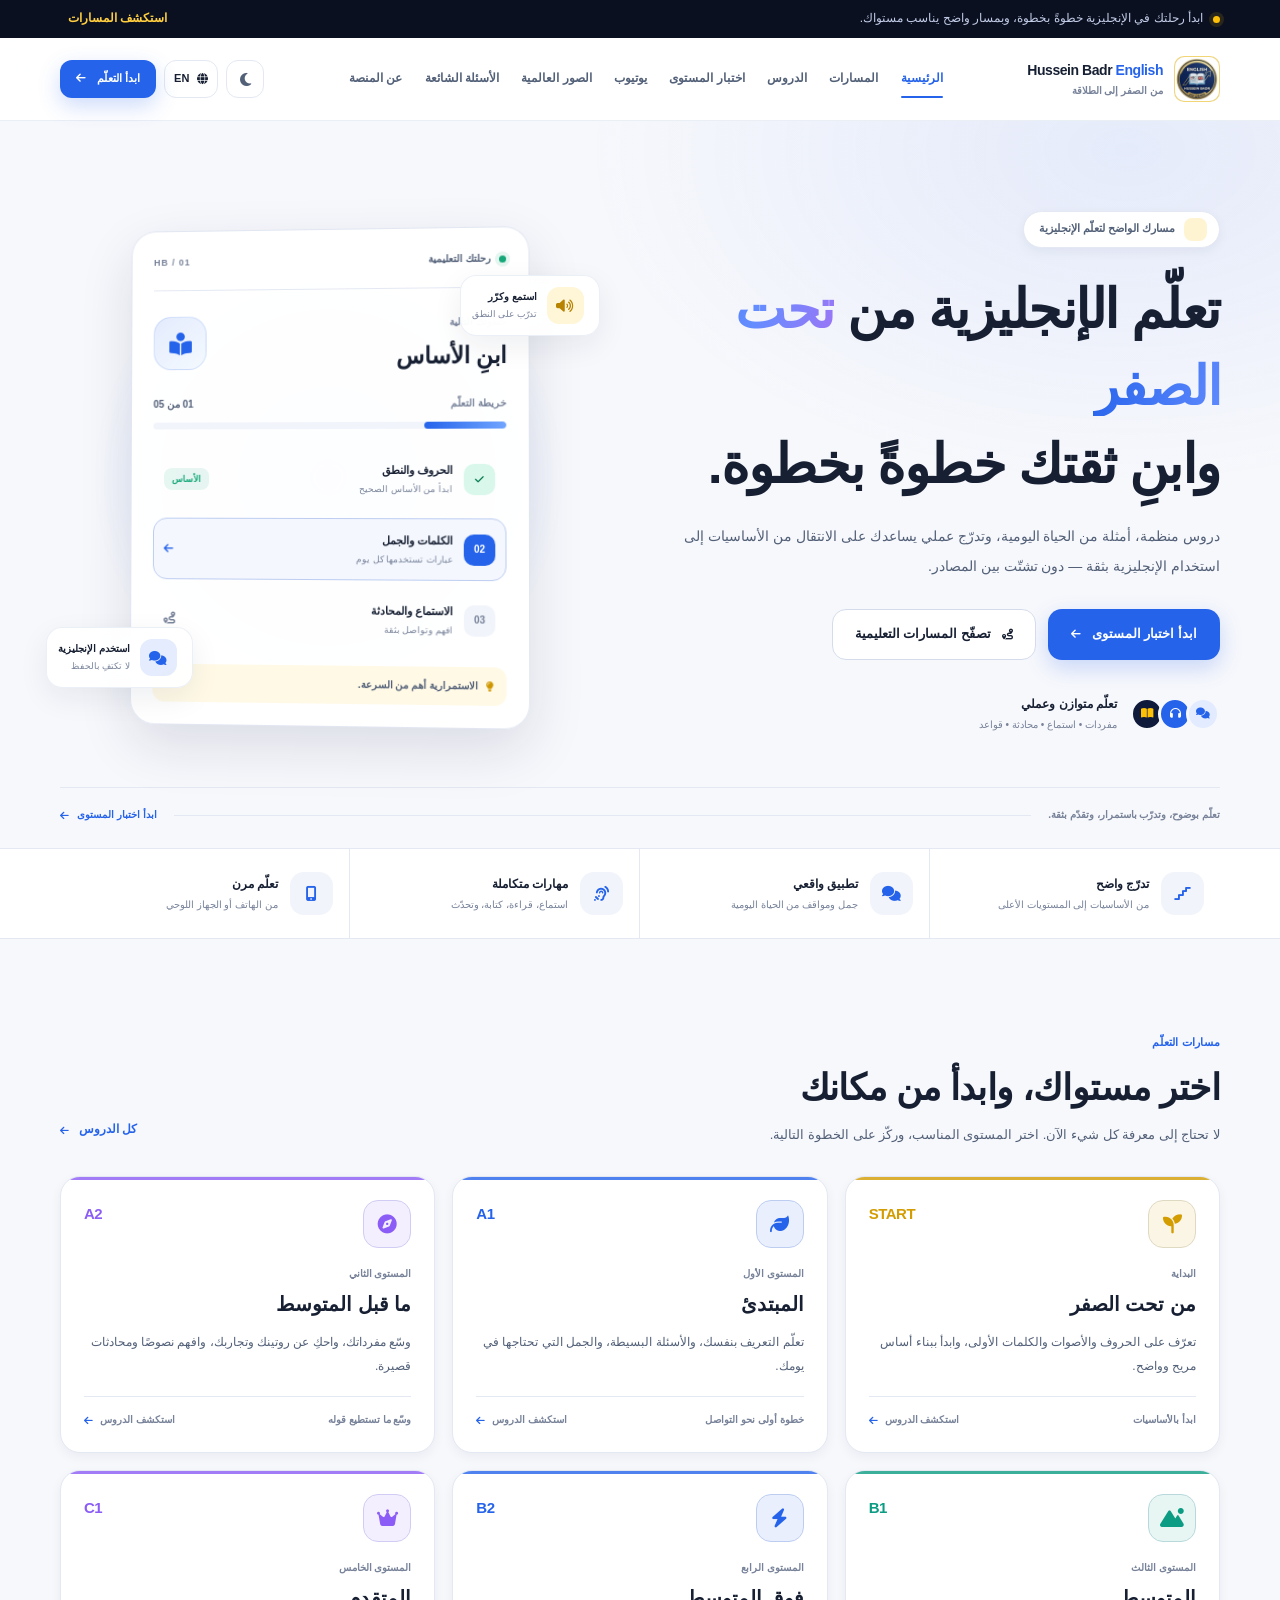
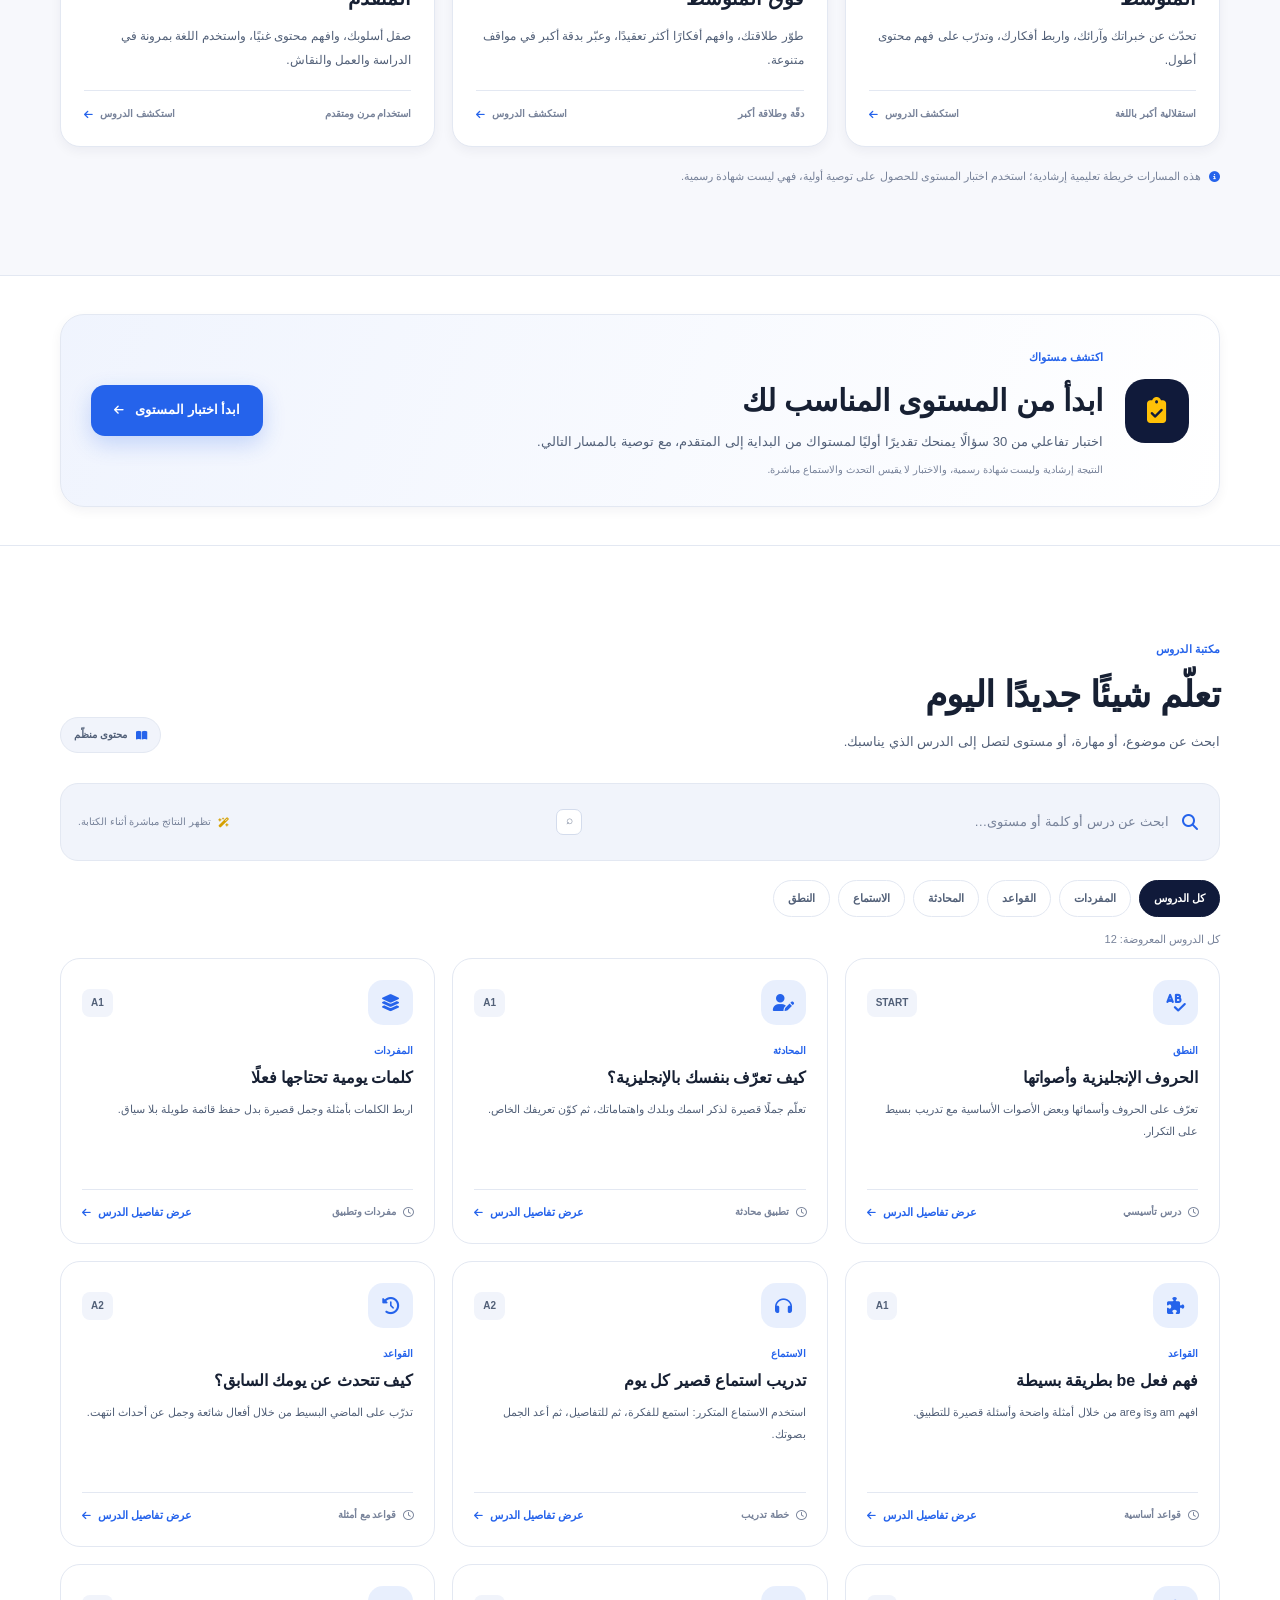
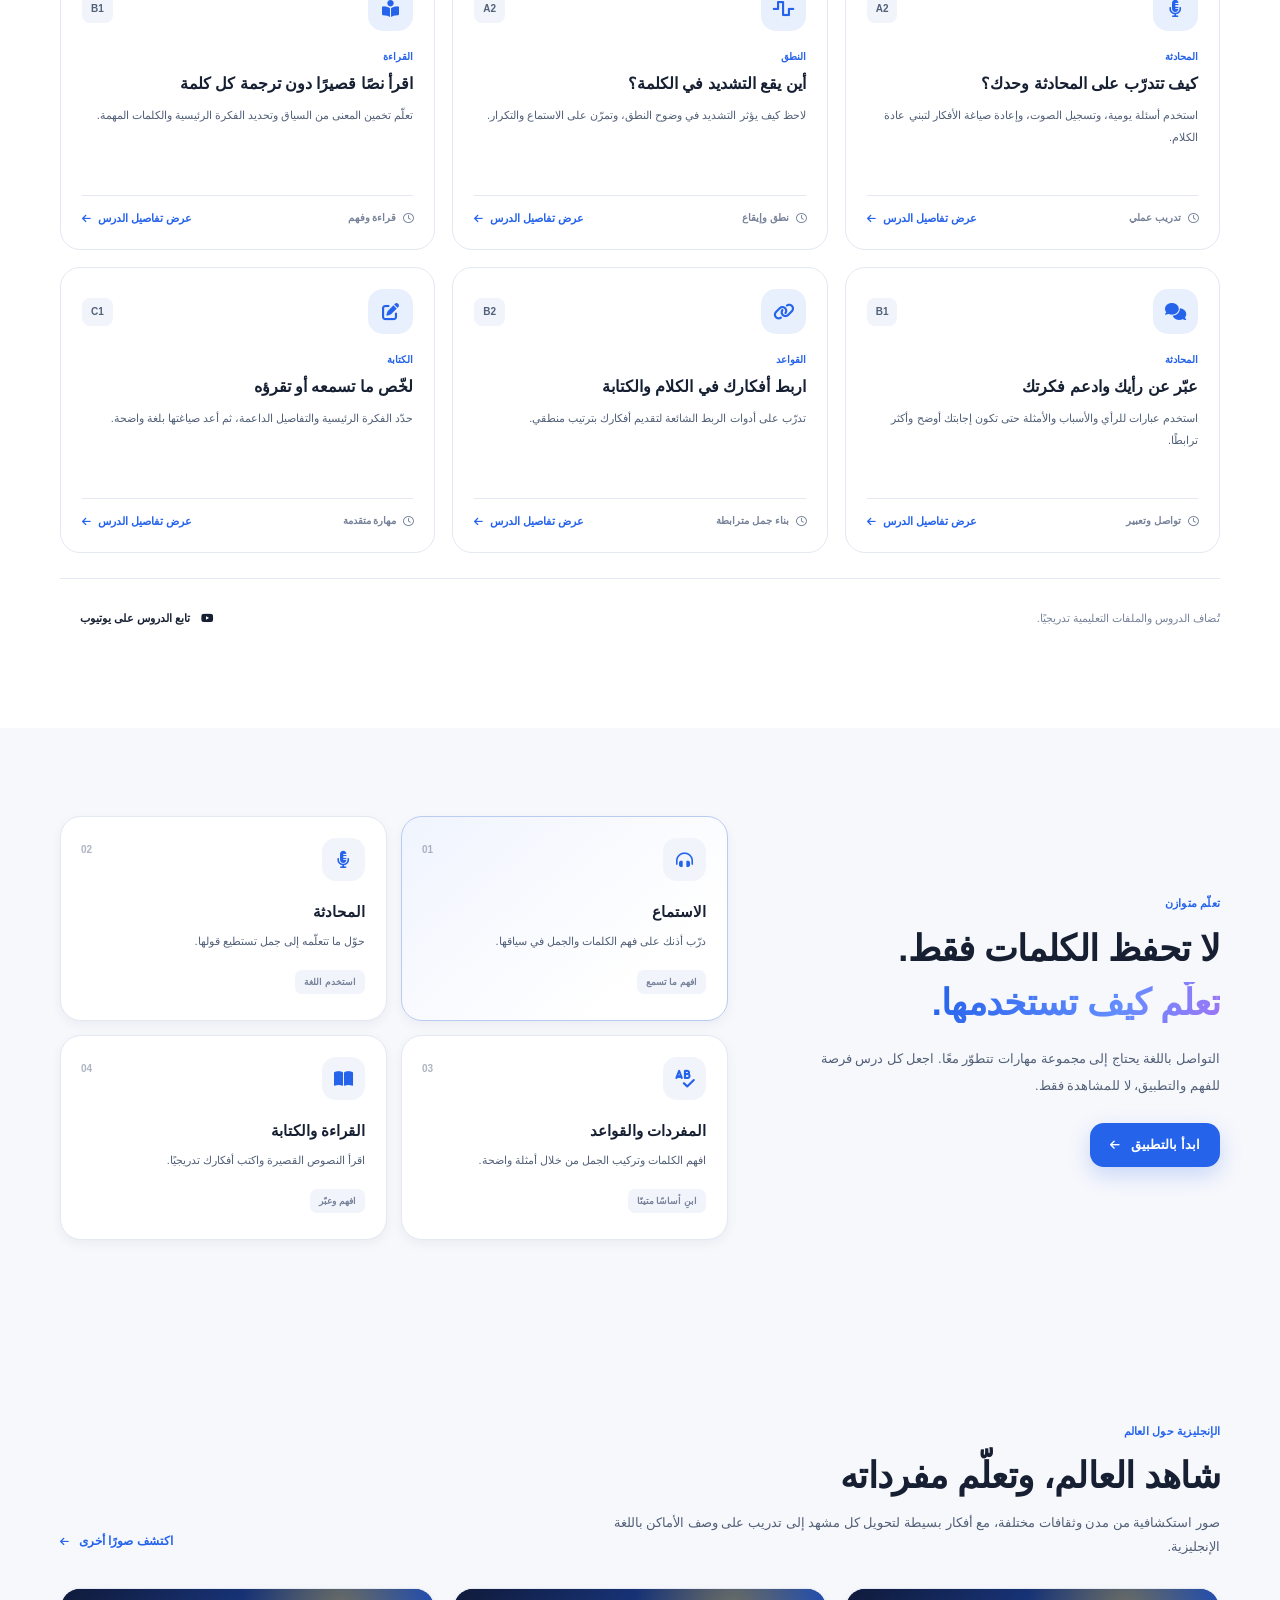
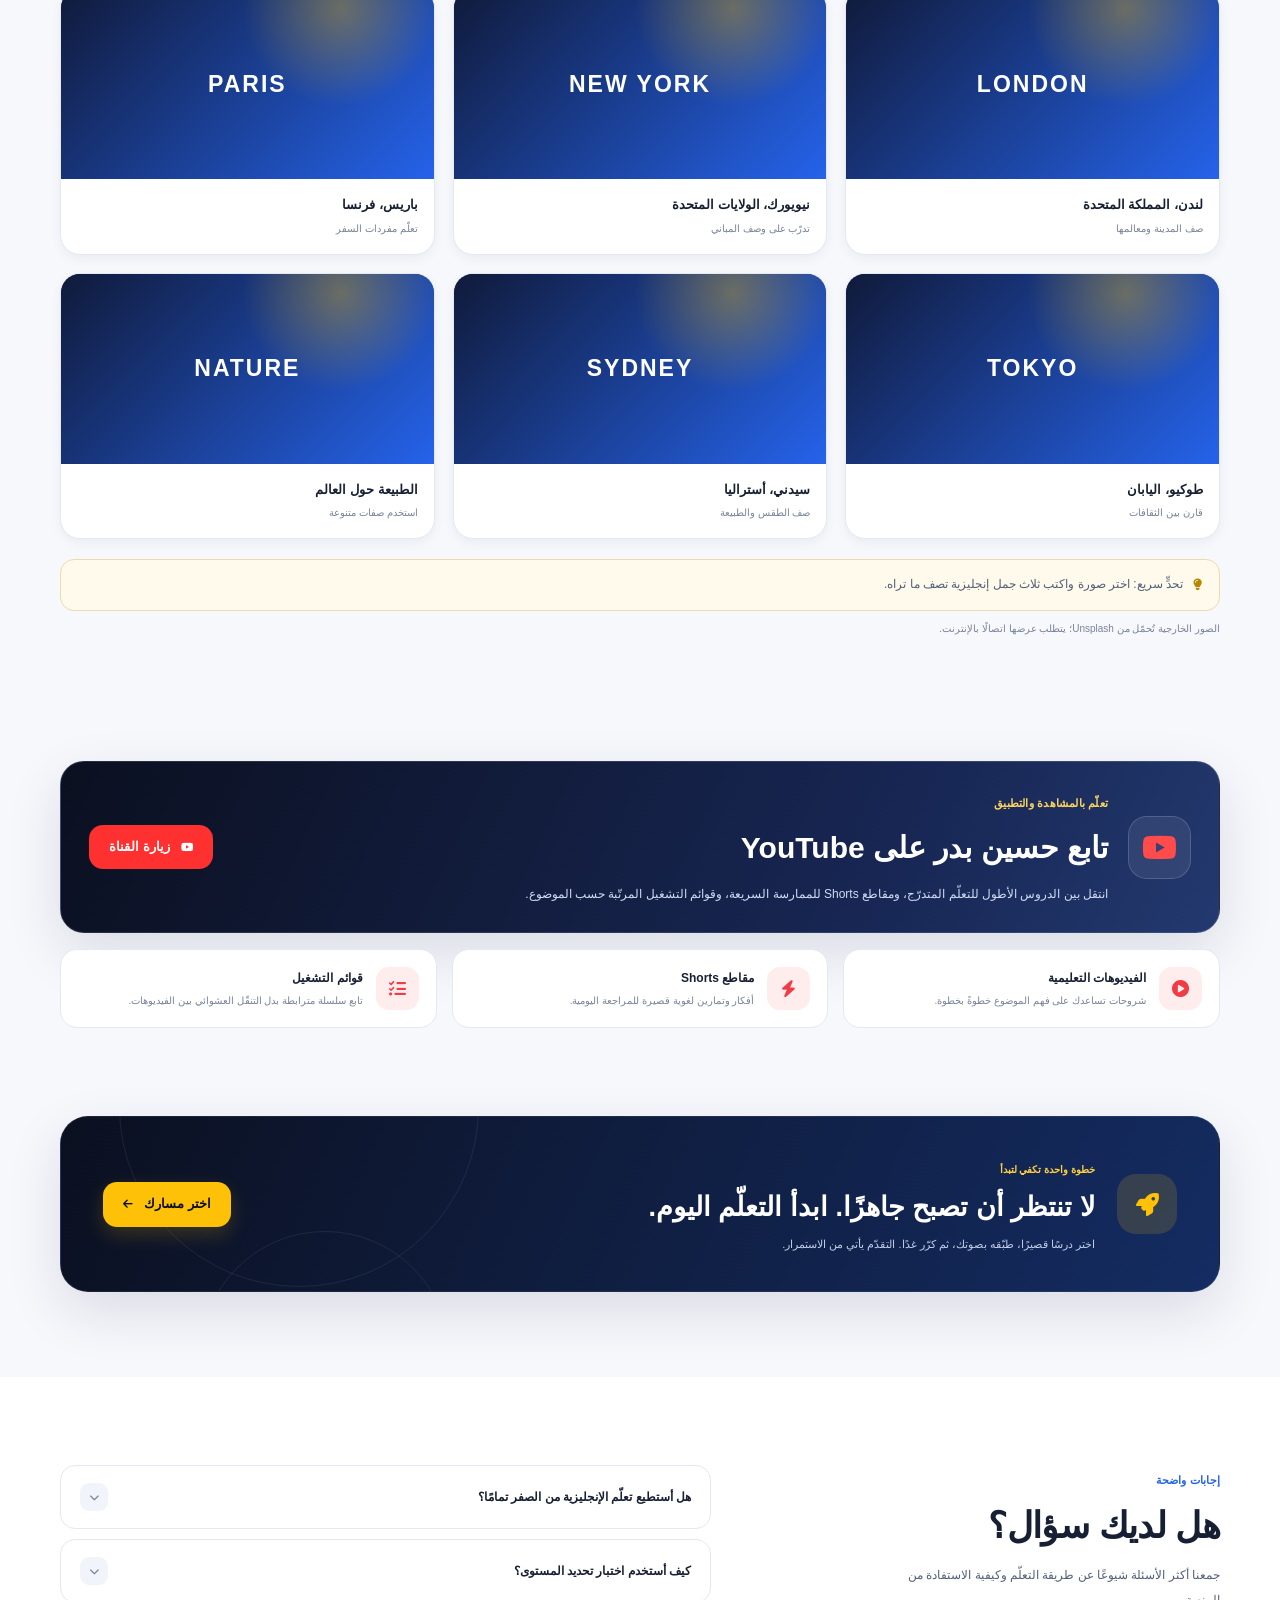
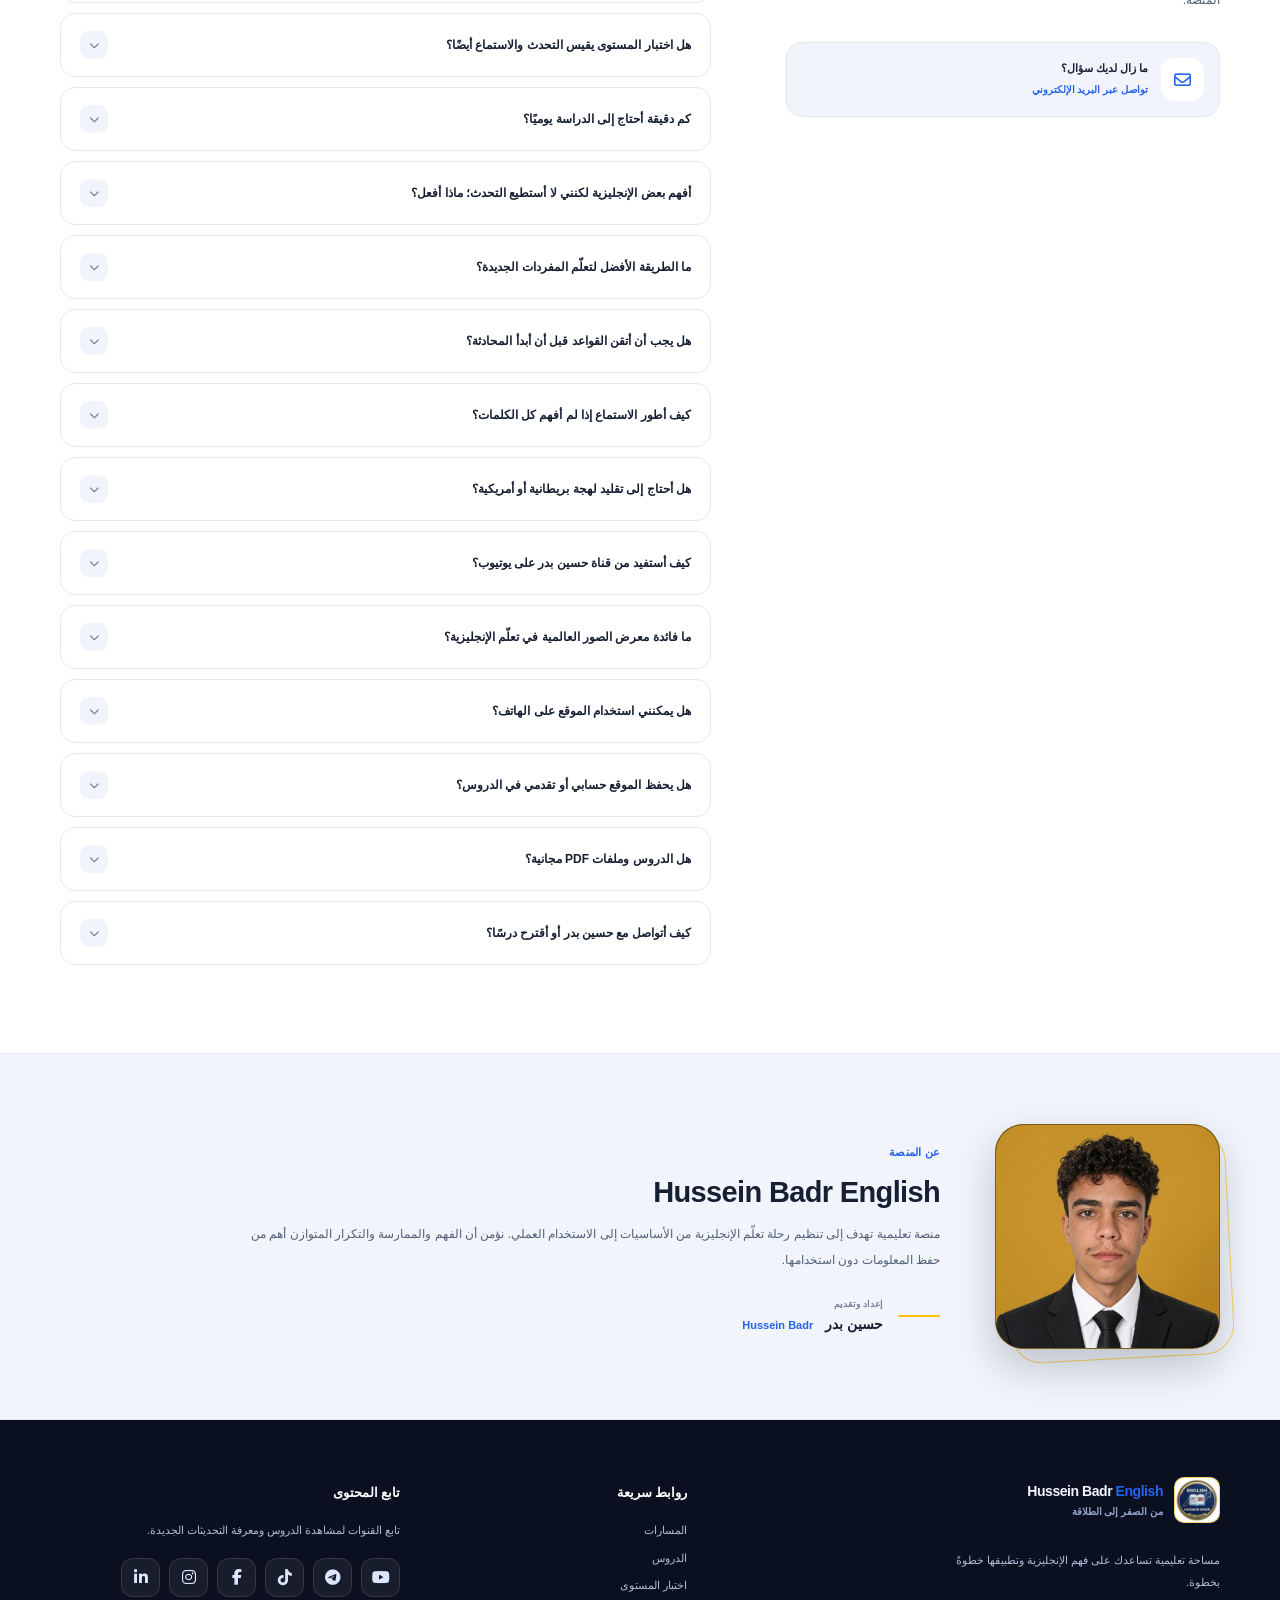
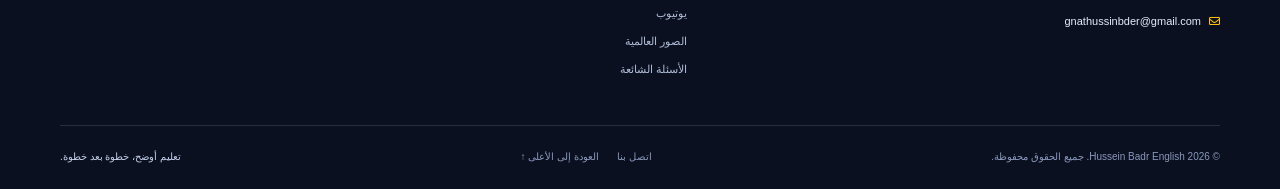
==== commit c4891e0e: "Add files via upload" ====
--- a/index.html
+++ b/index.html
@@ -12,19 +12,636 @@
   <meta property="og:description" content="مسارات تعليمية، اختبار مستوى تقديري، دروس إنجليزية عملية، ومعرض بصري للتعلّم من العالم.">
   <meta property="og:url" content="https://gnathussinbder-star.github.io/Hussien2009/">
   <meta property="og:type" content="website">
+  <meta property="og:image" content="https://gnathussinbder-star.github.io/Hussien2009/assets/hussein-badr-profile.jpg">
+  <meta property="og:image:alt" content="الصورة الشخصية الأصلية لحسين بدر">
+  <meta name="twitter:title" content="Hussein Badr English | تعلّم الإنجليزية من الصفر">
+  <meta name="twitter:description" content="مسارات تعليمية، دروس إنجليزية عملية، اختبار مستوى تقديري، ومحتوى يساعدك على ممارسة الإنجليزية خطوة بخطوة.">
+  <meta name="twitter:image" content="https://gnathussinbder-star.github.io/Hussien2009/assets/hussein-badr-profile.jpg">
   <meta name="referrer" content="strict-origin-when-cross-origin">
-  <meta http-equiv="Content-Security-Policy" content="default-src 'self'; base-uri 'self'; object-src 'none'; form-action 'self'; frame-src 'none'; upgrade-insecure-requests; script-src 'self'; connect-src 'self'; img-src 'self' data: https://images.unsplash.com; style-src 'self' 'unsafe-inline' https://fonts.googleapis.com https://cdnjs.cloudflare.com; font-src 'self' https://fonts.gstatic.com https://cdnjs.cloudflare.com;">
+  <meta http-equiv="Content-Security-Policy" content="default-src 'self'; base-uri 'self'; object-src 'none'; form-action 'self'; frame-src 'none'; upgrade-insecure-requests; script-src 'self' 'sha256-HtCLQnKQQiJKGk/i+gC+vXH+8nov6WkfOfx8SUrUW88='; connect-src 'self'; img-src 'self' data: https://images.unsplash.com; style-src 'self' 'unsafe-inline' https://fonts.googleapis.com https://cdnjs.cloudflare.com; font-src 'self' https://fonts.gstatic.com https://cdnjs.cloudflare.com;">
   <meta property="og:site_name" content="Hussein Badr English">
-  <meta name="twitter:card" content="summary">
-  <link rel="icon" href="./assets/hussein-badr-logo.jpg" type="image/jpeg">
-  <link rel="apple-touch-icon" href="./assets/hussein-badr-logo.jpg">
+  <meta name="twitter:card" content="summary_large_image">
+  <link rel="icon" href="[data-uri]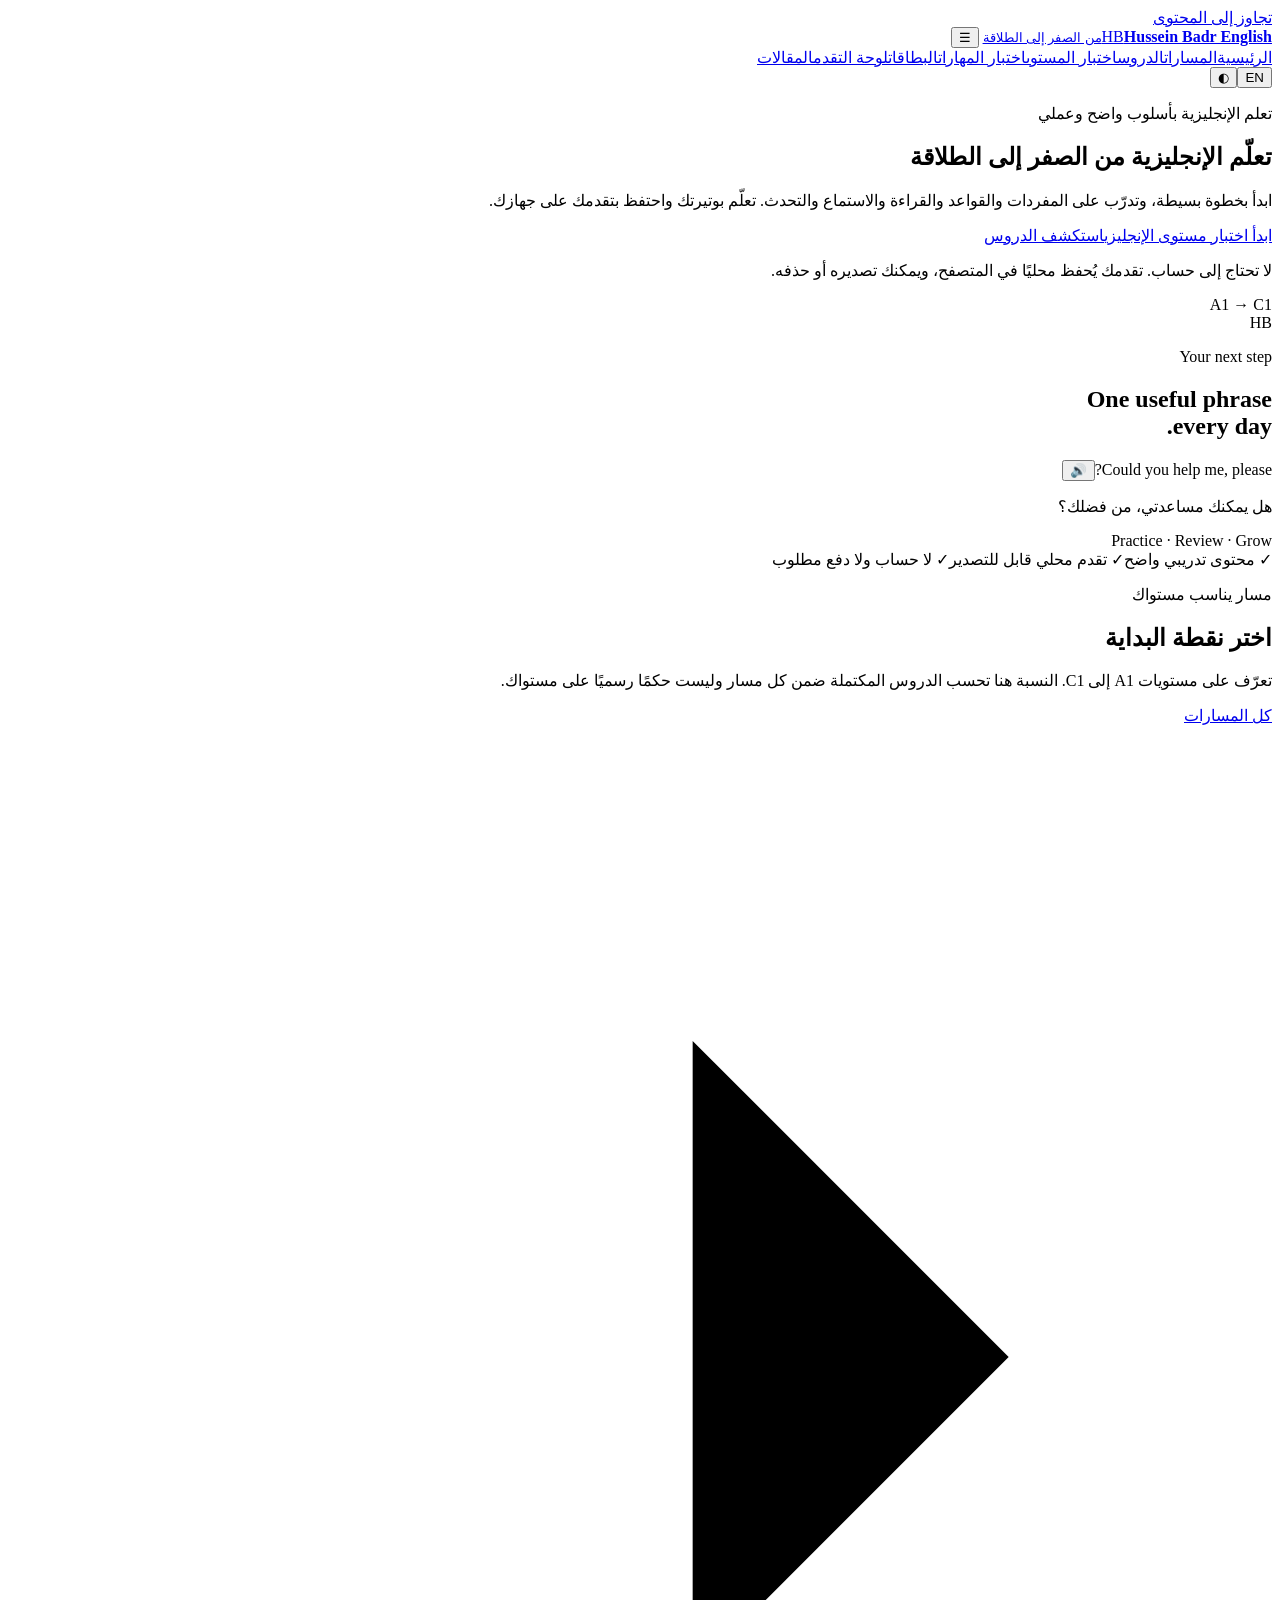
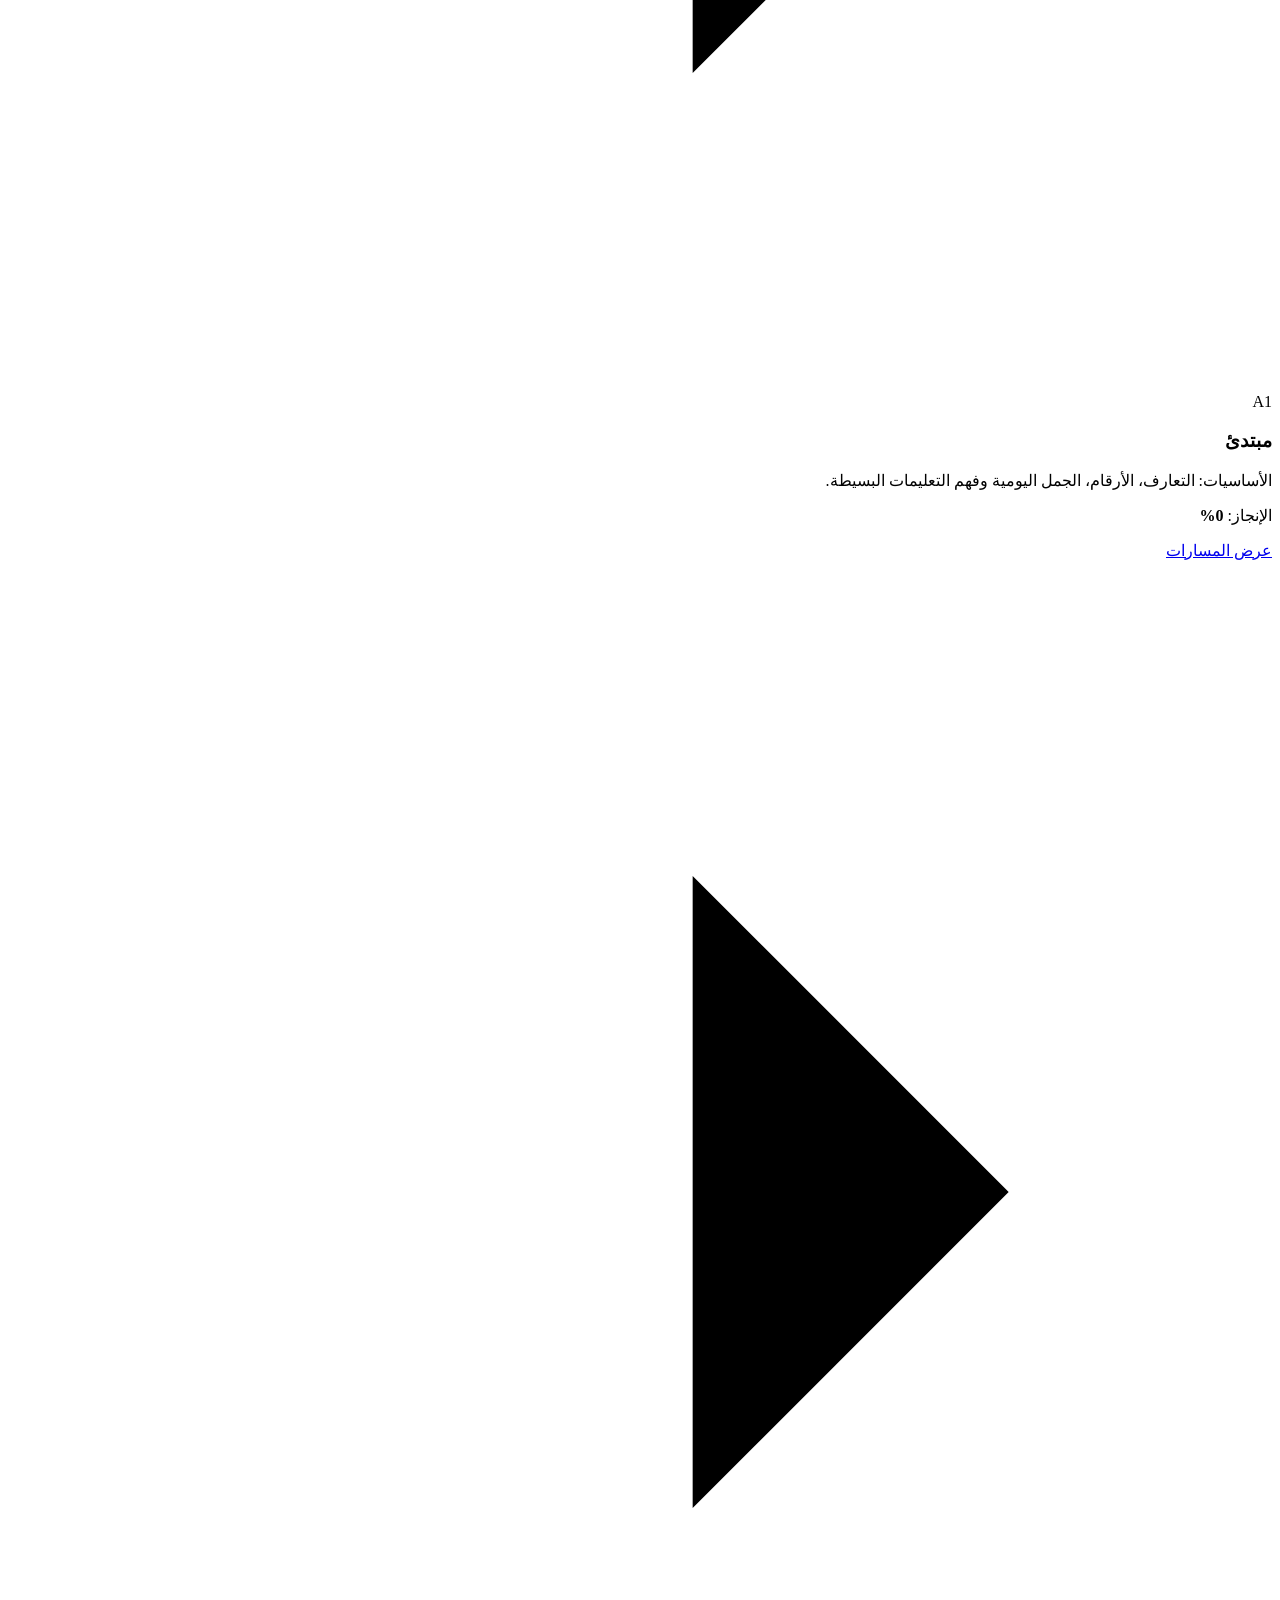
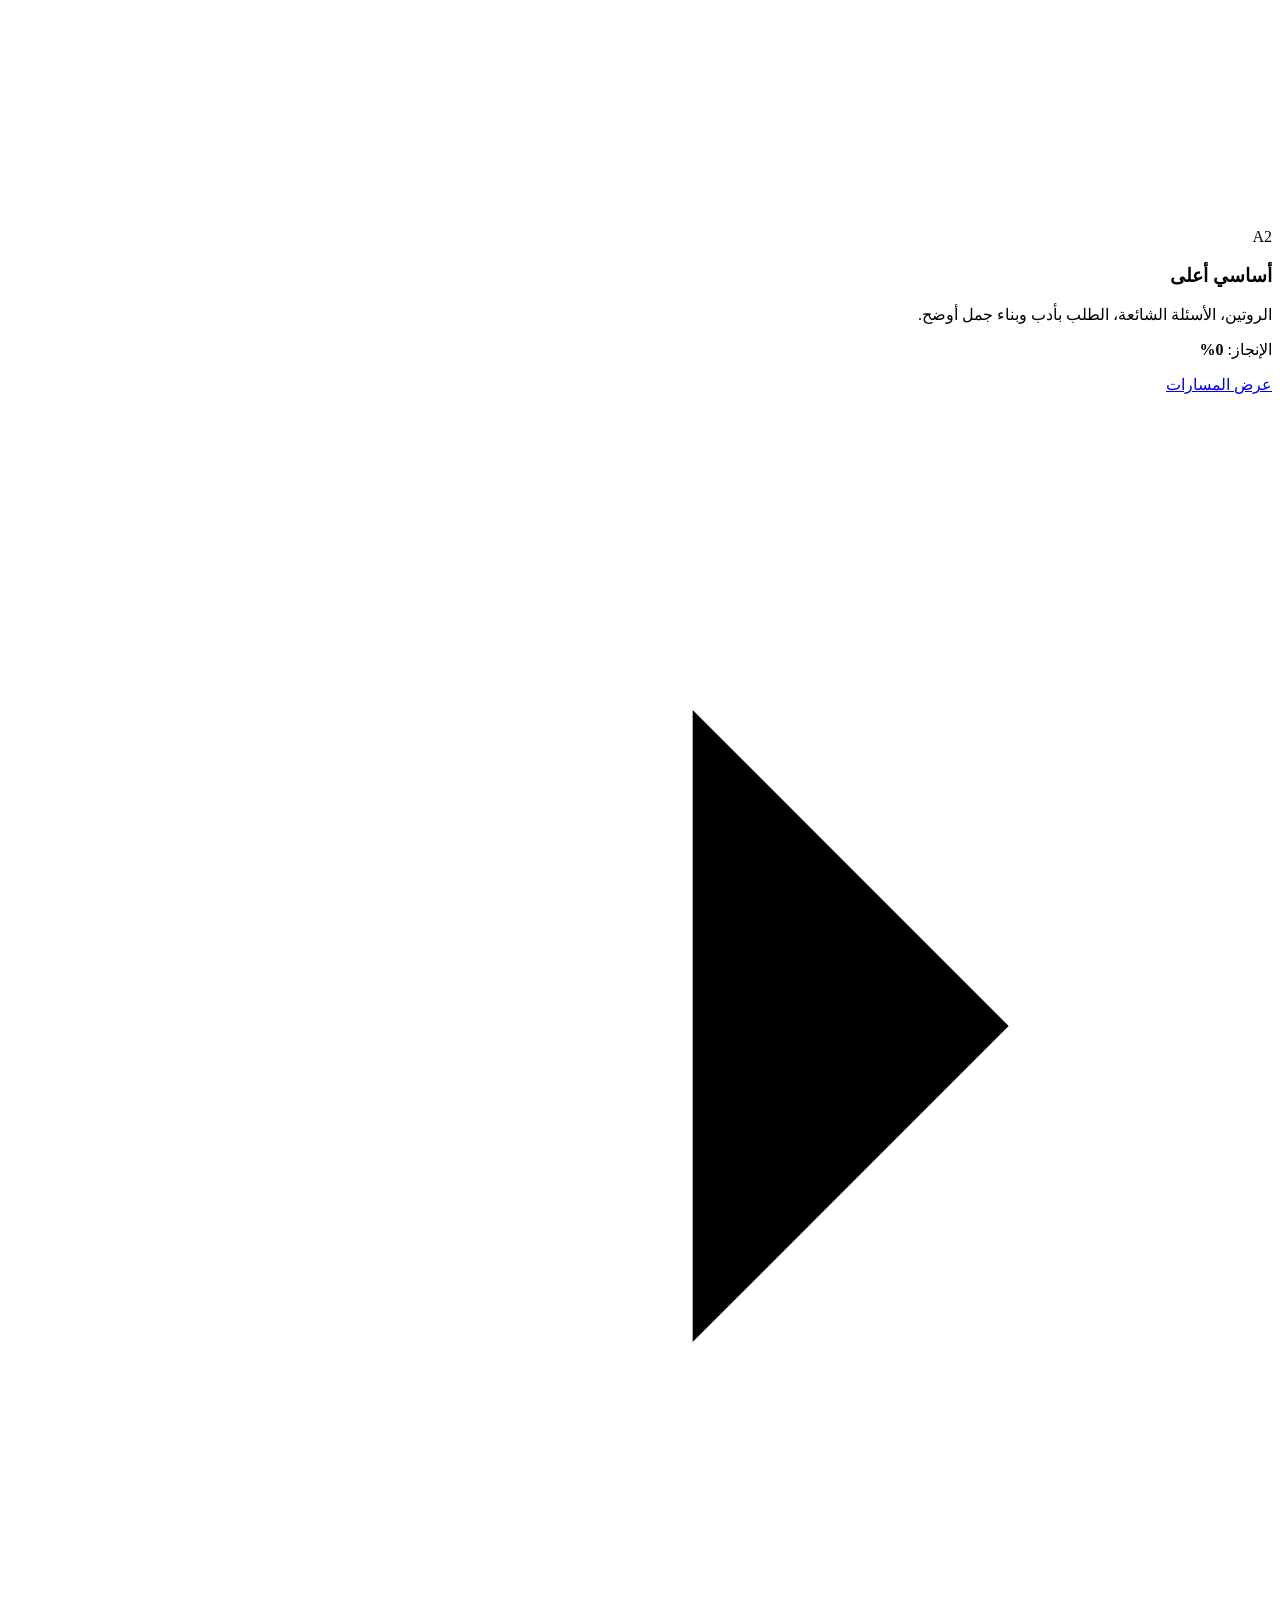
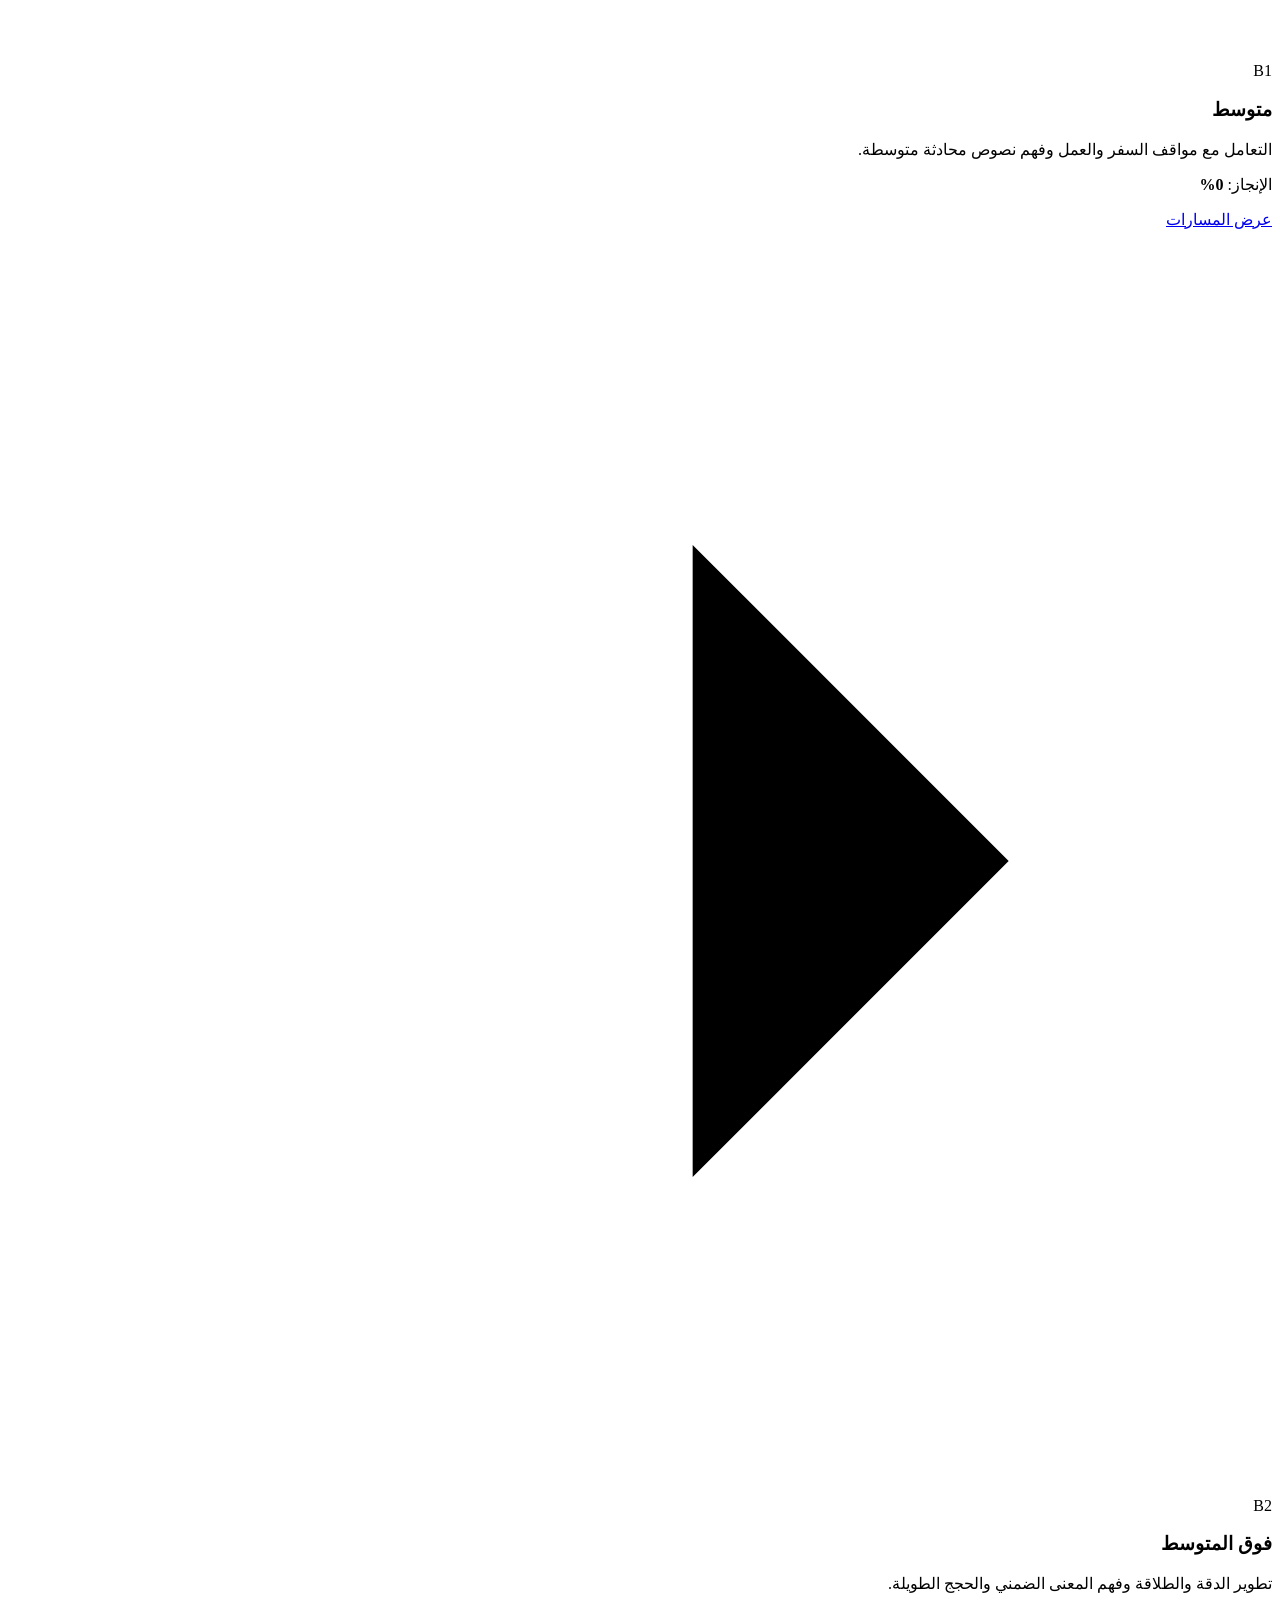
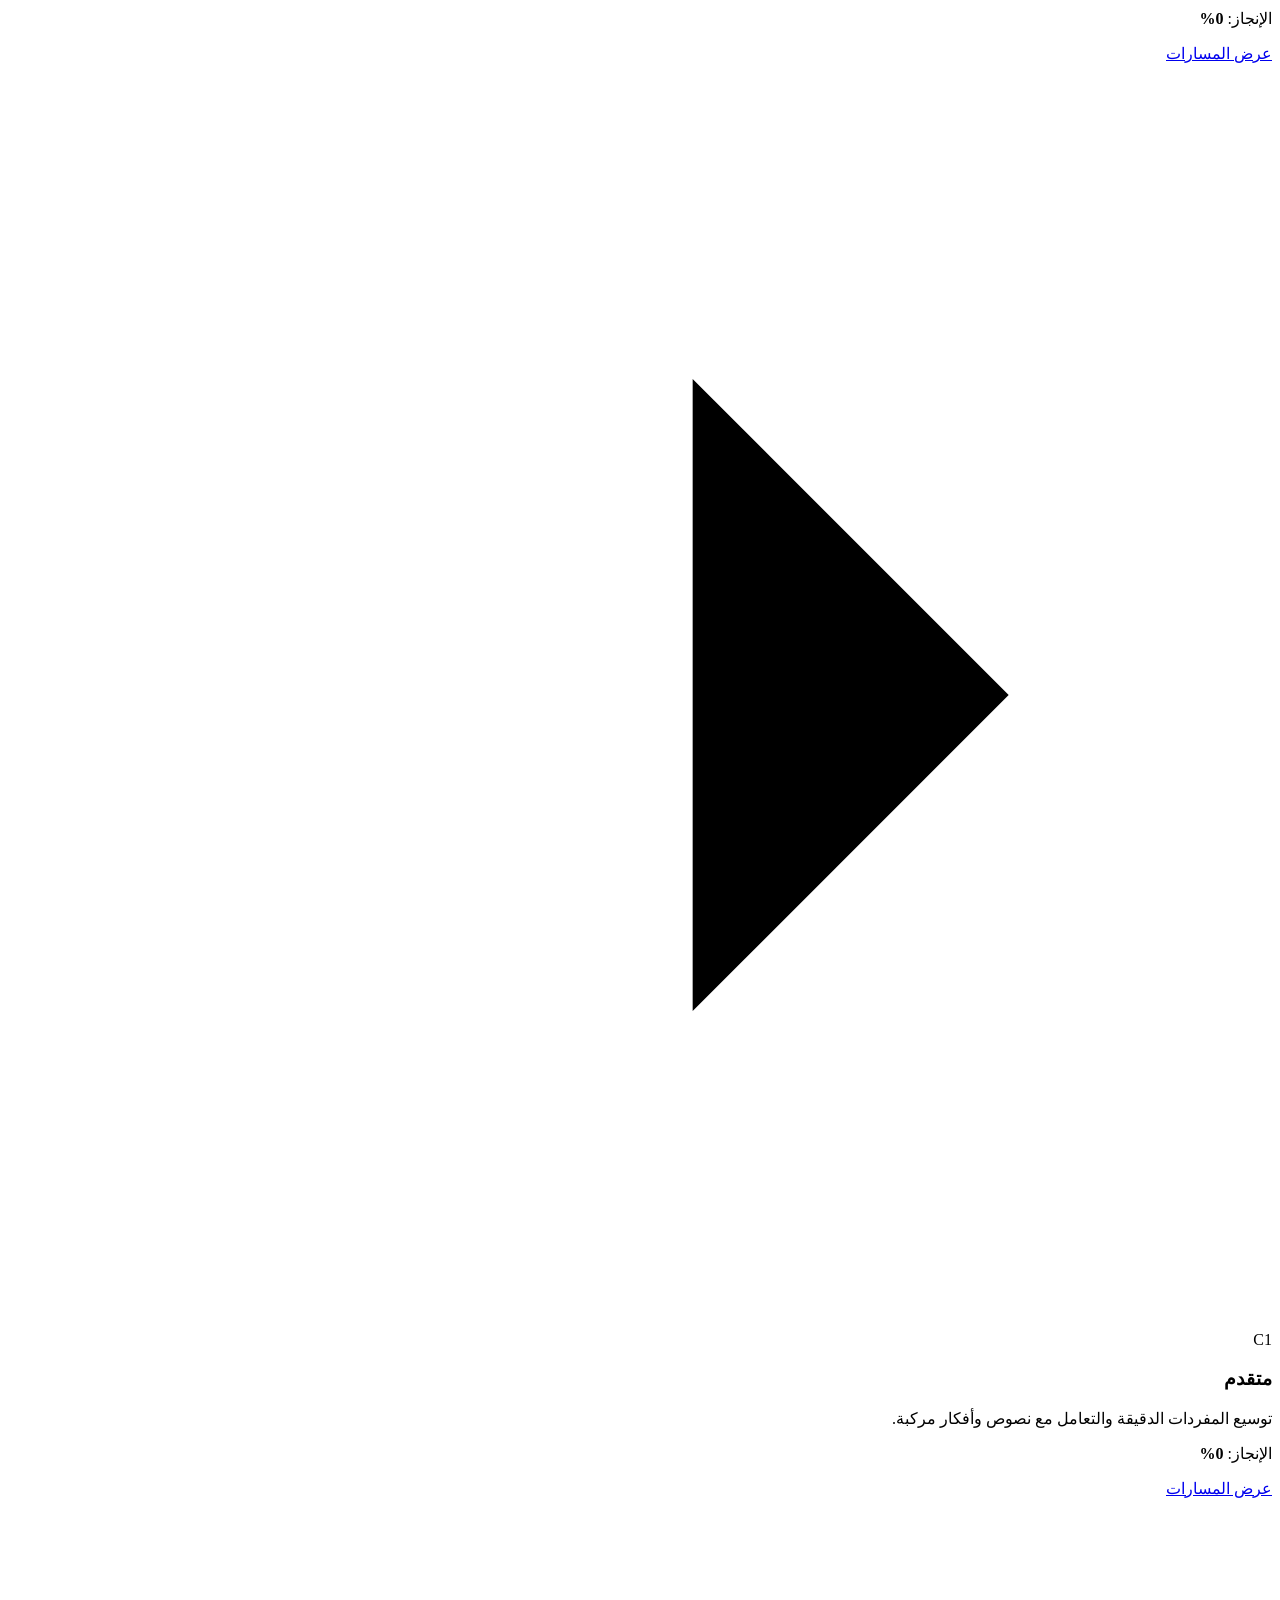
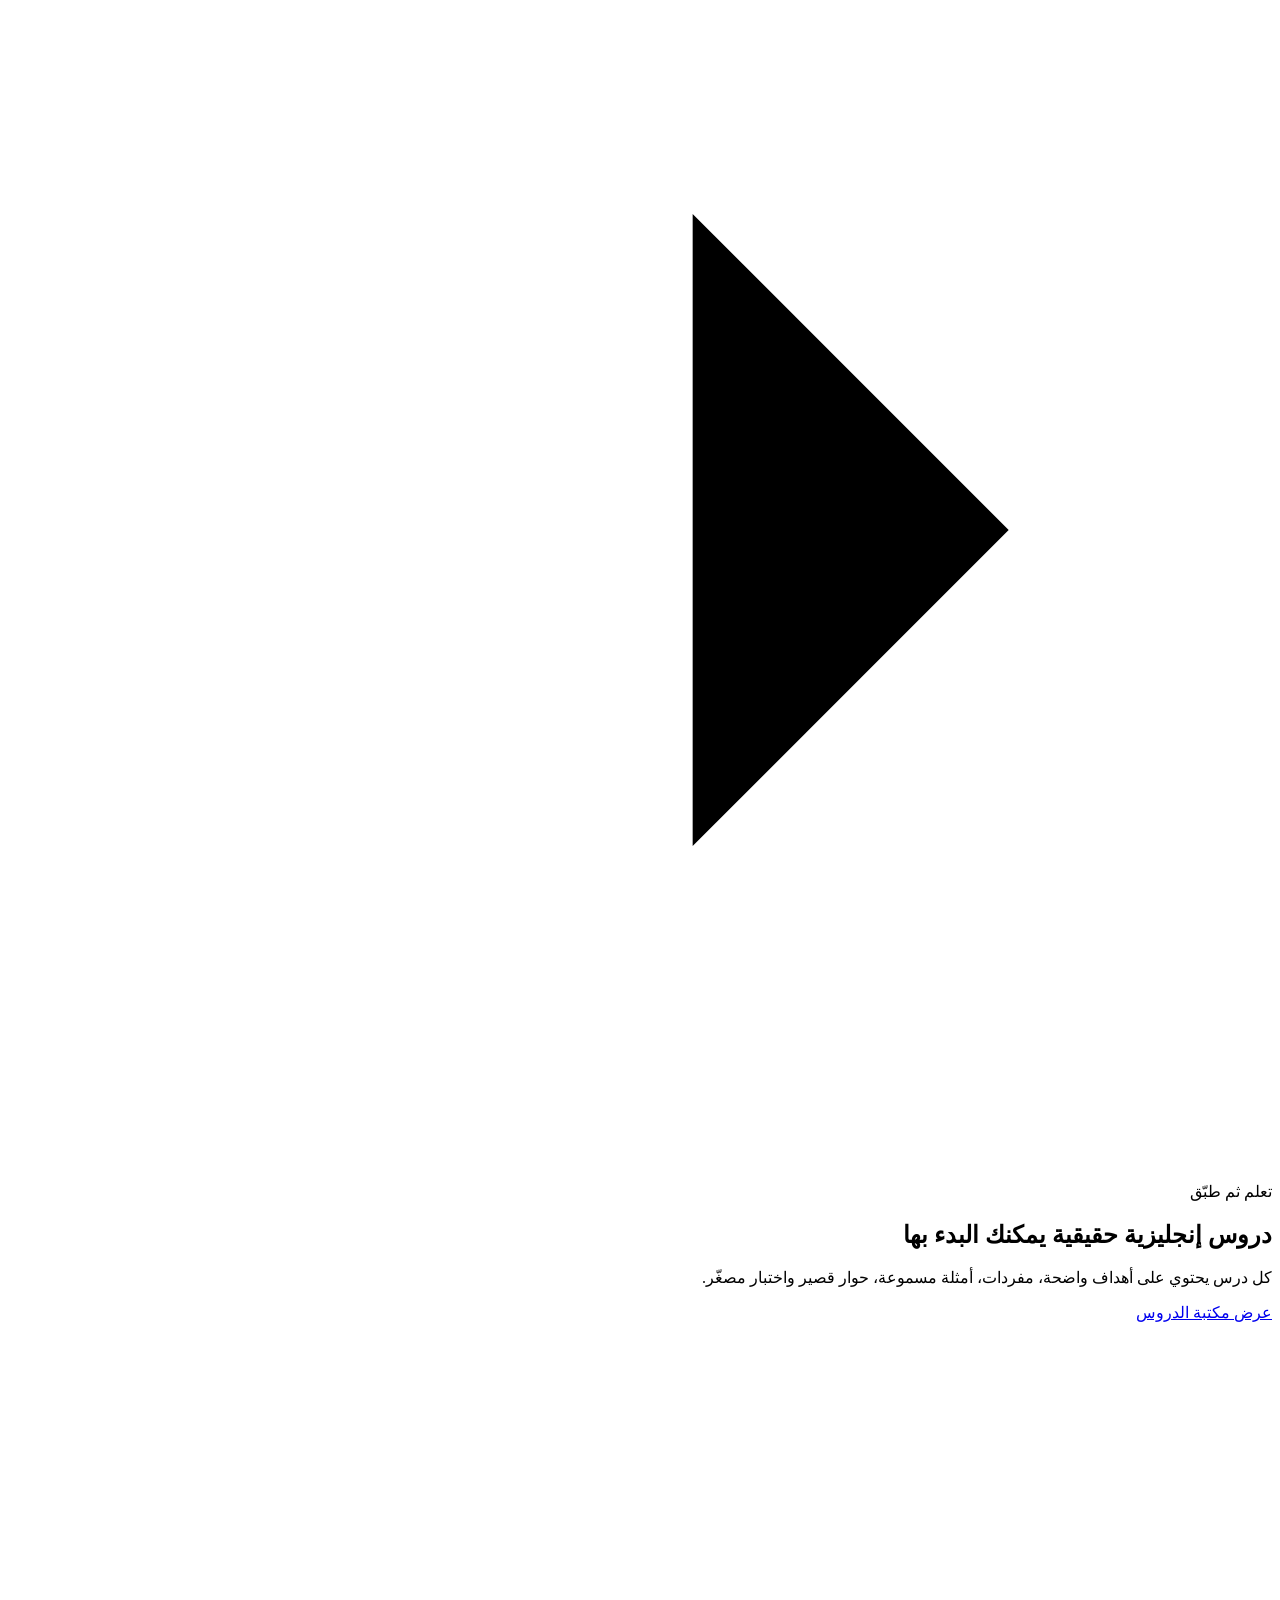
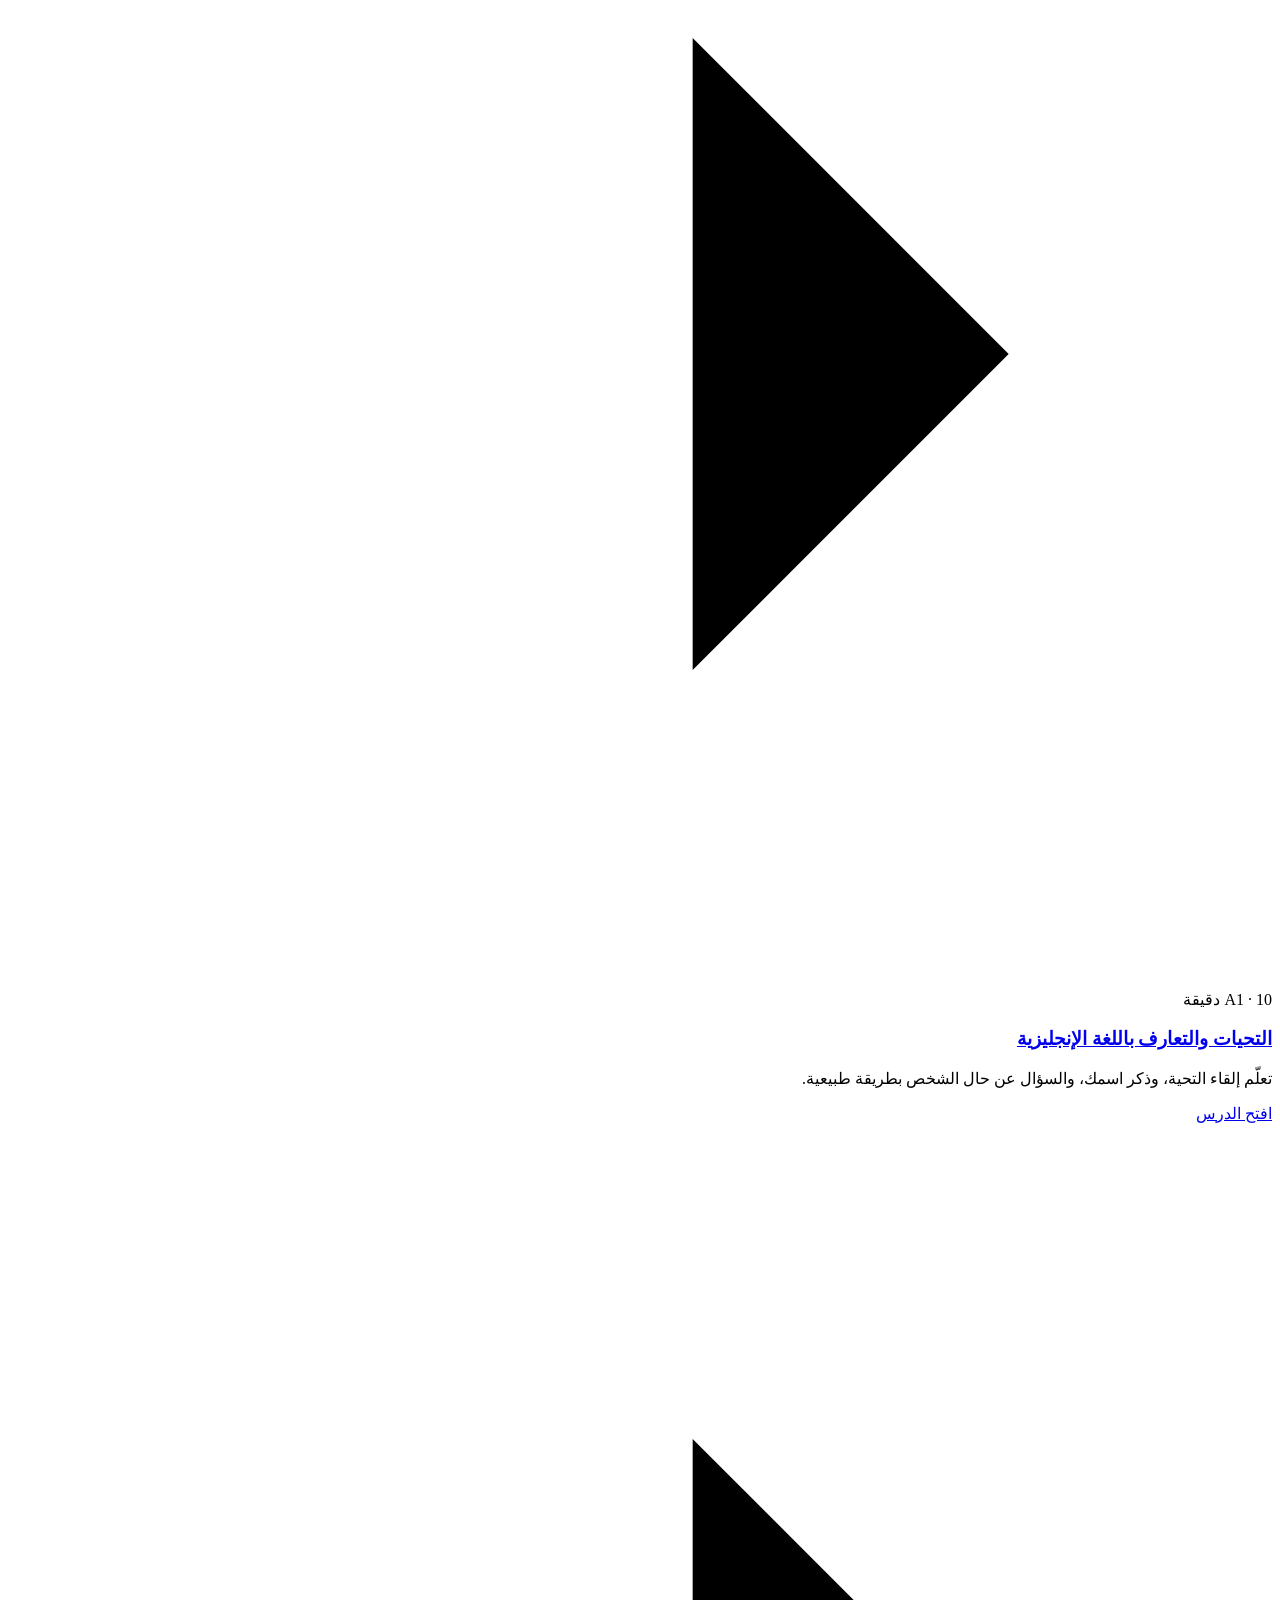
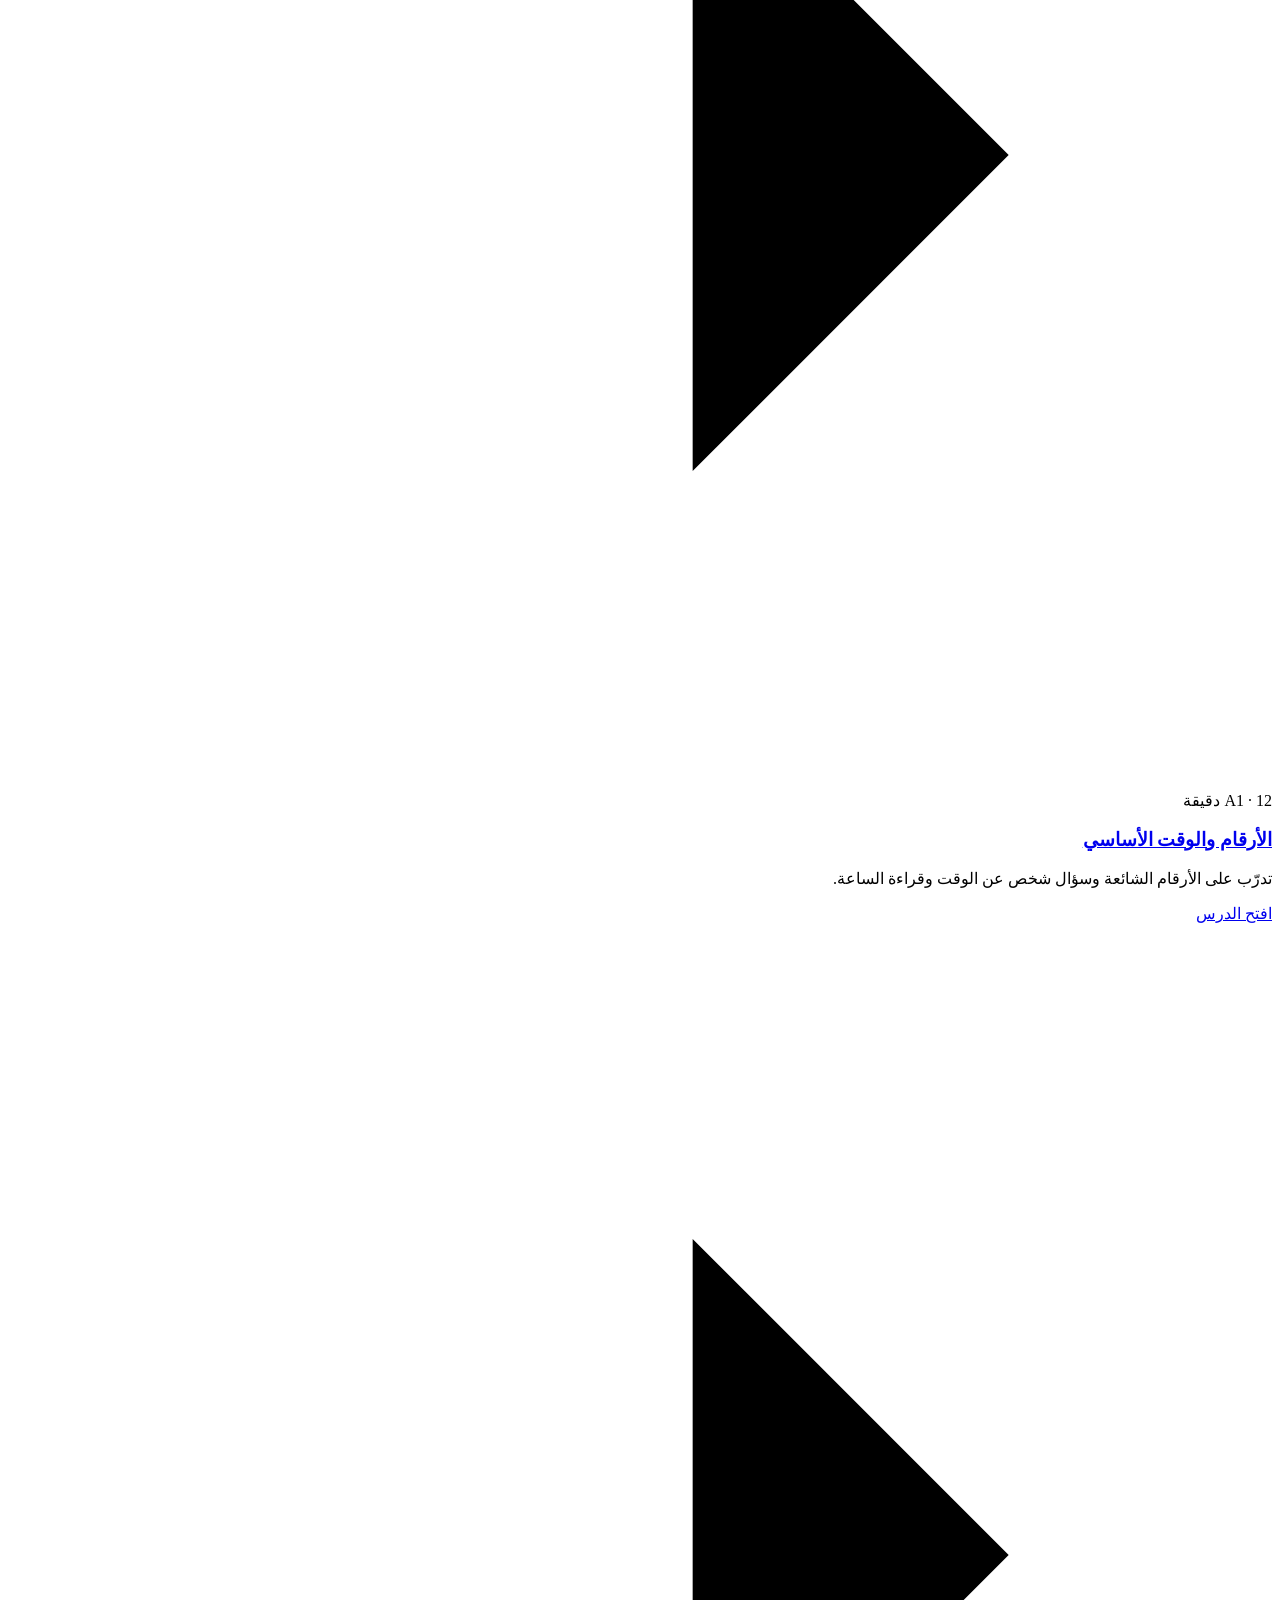
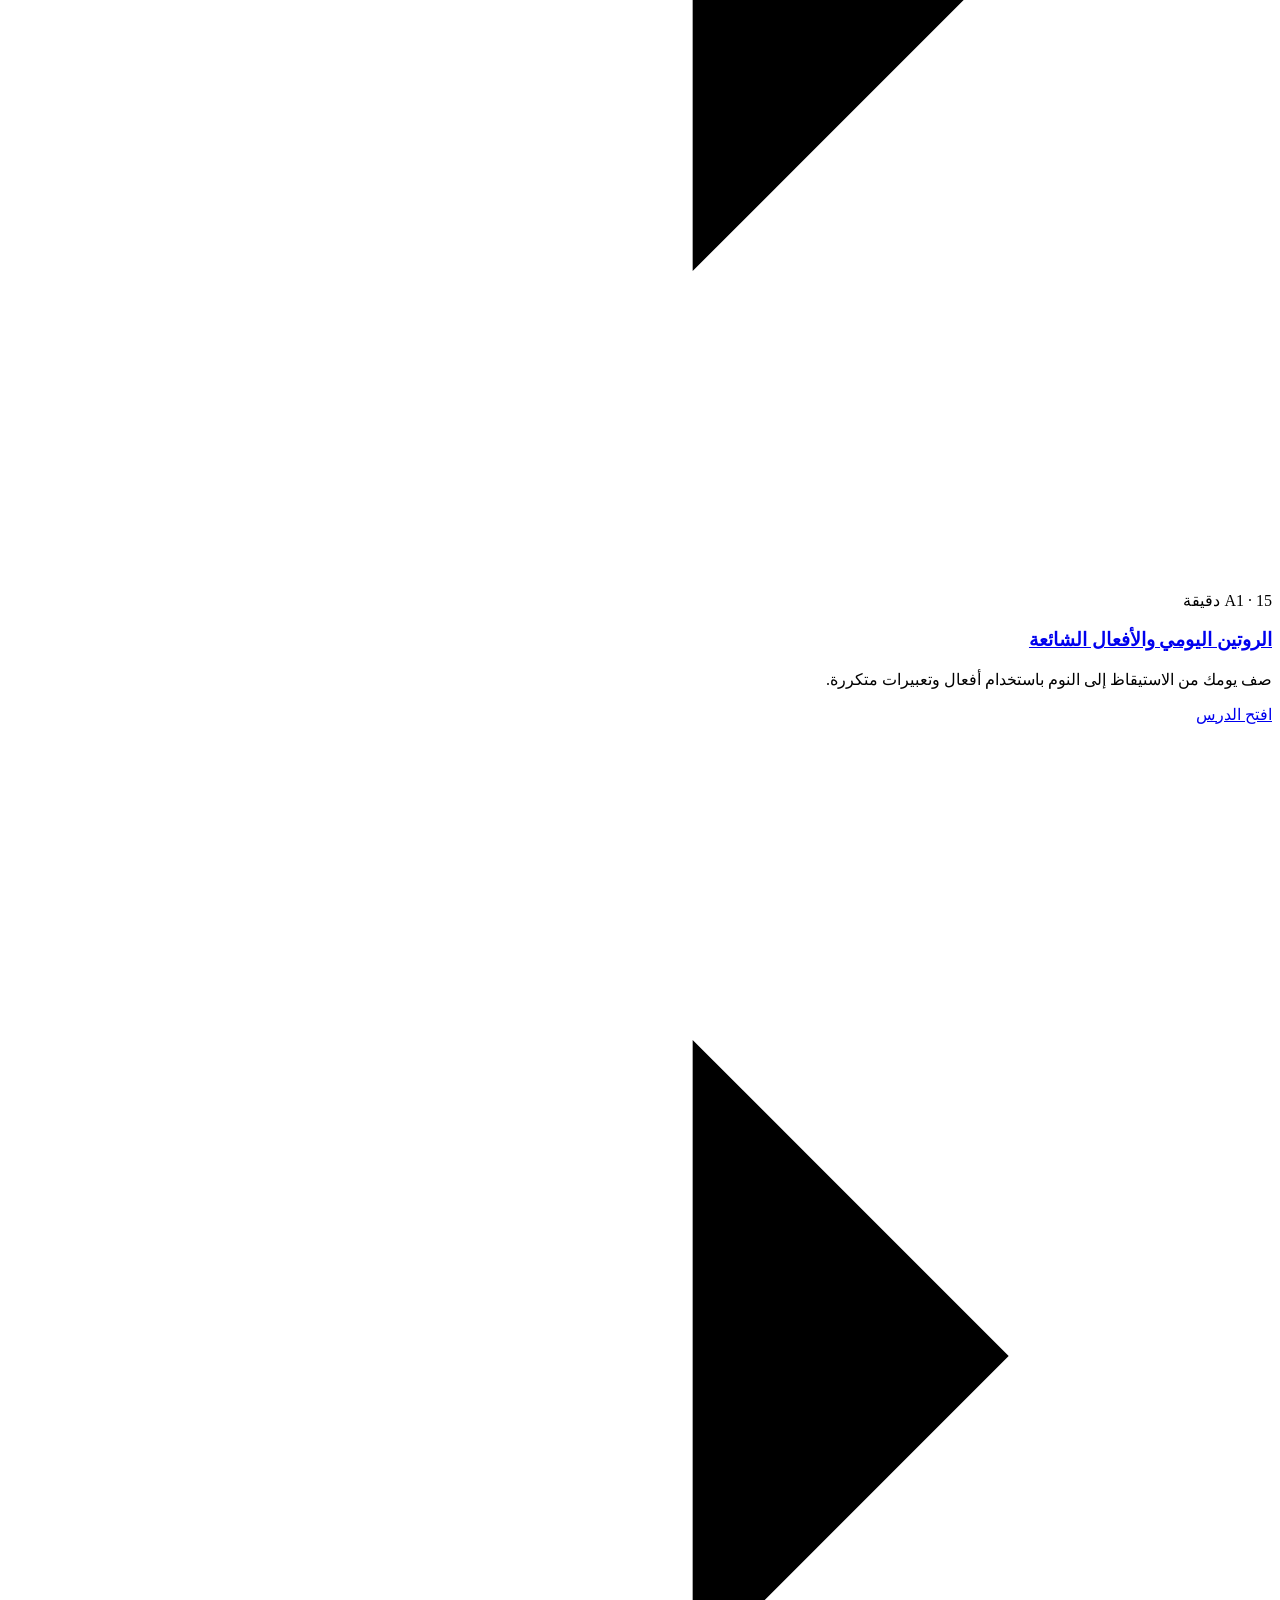
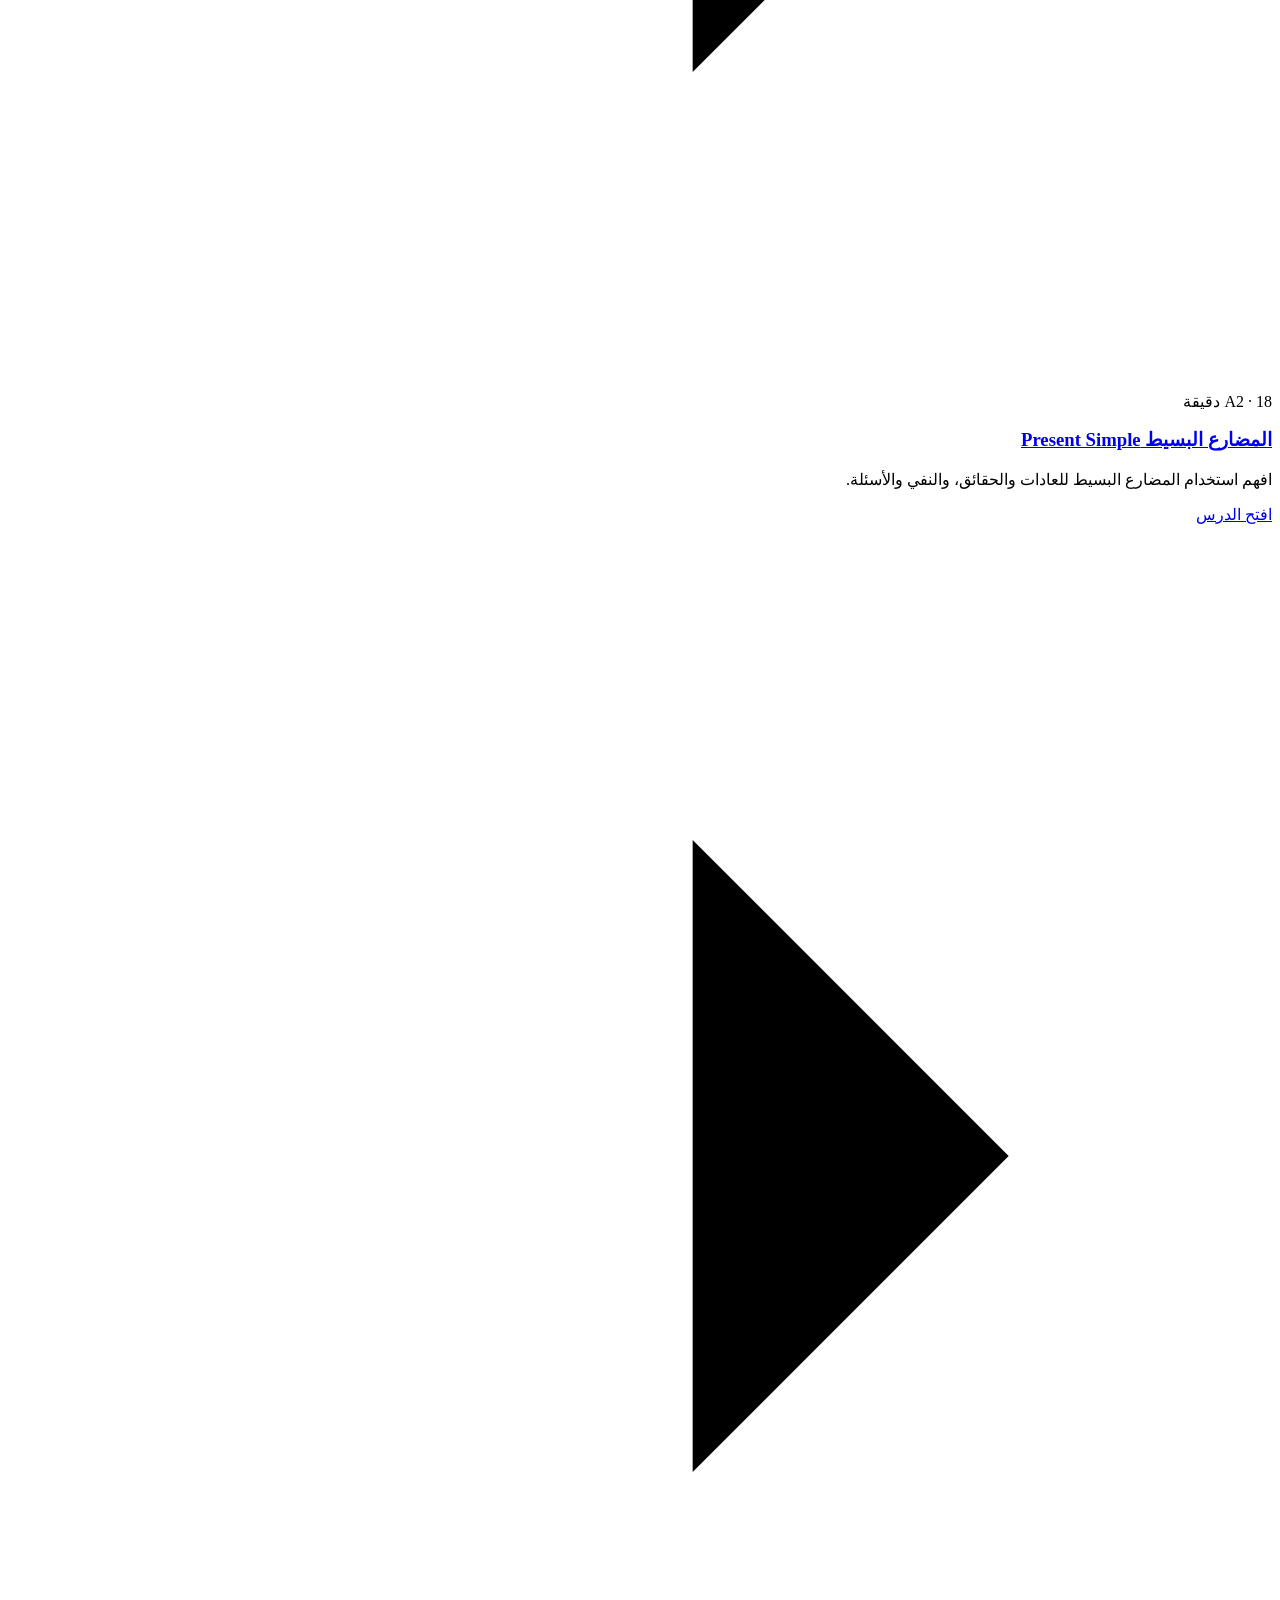
==== commit 15bf8b07: "Add files via upload" ====
--- a/index.html
+++ b/index.html
@@ -1,1203 +1,48 @@
 <!doctype html>
 <html lang="ar" dir="rtl">
 <head>
-  <meta charset="utf-8">
-  <meta name="viewport" content="width=device-width, initial-scale=1">
-  <meta name="theme-color" content="#101a3a">
-  <meta name="description" content="تعلّم اللغة الإنجليزية من الصفر إلى الطلاقة مع حسين بدر: مسارات تعليمية، دروس عملية، مهارات اللغة، وخطط دراسة واضحة.">
-  <meta name="author" content="Hussein Badr">
-  <meta name="robots" content="index, follow, max-image-preview:large">
-  <link rel="canonical" href="https://gnathussinbder-star.github.io/Hussien2009/">
-  <meta property="og:title" content="Hussein Badr English | تعلّم الإنجليزية من الصفر">
-  <meta property="og:description" content="مسارات تعليمية، اختبار مستوى تقديري، دروس إنجليزية عملية، ومعرض بصري للتعلّم من العالم.">
-  <meta property="og:url" content="https://gnathussinbder-star.github.io/Hussien2009/">
-  <meta property="og:type" content="website">
-  <meta property="og:image" content="https://gnathussinbder-star.github.io/Hussien2009/assets/hussein-badr-profile.jpg">
-  <meta property="og:image:alt" content="الصورة الشخصية الأصلية لحسين بدر">
-  <meta name="twitter:title" content="Hussein Badr English | تعلّم الإنجليزية من الصفر">
-  <meta name="twitter:description" content="مسارات تعليمية، دروس إنجليزية عملية، اختبار مستوى تقديري، ومحتوى يساعدك على ممارسة الإنجليزية خطوة بخطوة.">
-  <meta name="twitter:image" content="https://gnathussinbder-star.github.io/Hussien2009/assets/hussein-badr-profile.jpg">
-  <meta name="referrer" content="strict-origin-when-cross-origin">
-  <meta http-equiv="Content-Security-Policy" content="default-src 'self'; base-uri 'self'; object-src 'none'; form-action 'self'; frame-src 'none'; upgrade-insecure-requests; script-src 'self' 'sha256-HtCLQnKQQiJKGk/i+gC+vXH+8nov6WkfOfx8SUrUW88='; connect-src 'self'; img-src 'self' data: https://images.unsplash.com; style-src 'self' 'unsafe-inline' https://fonts.googleapis.com https://cdnjs.cloudflare.com; font-src 'self' https://fonts.gstatic.com https://cdnjs.cloudflare.com;">
-  <meta property="og:site_name" content="Hussein Badr English">
-  <meta name="twitter:card" content="summary_large_image">
-  <link rel="icon" href="[data-uri]